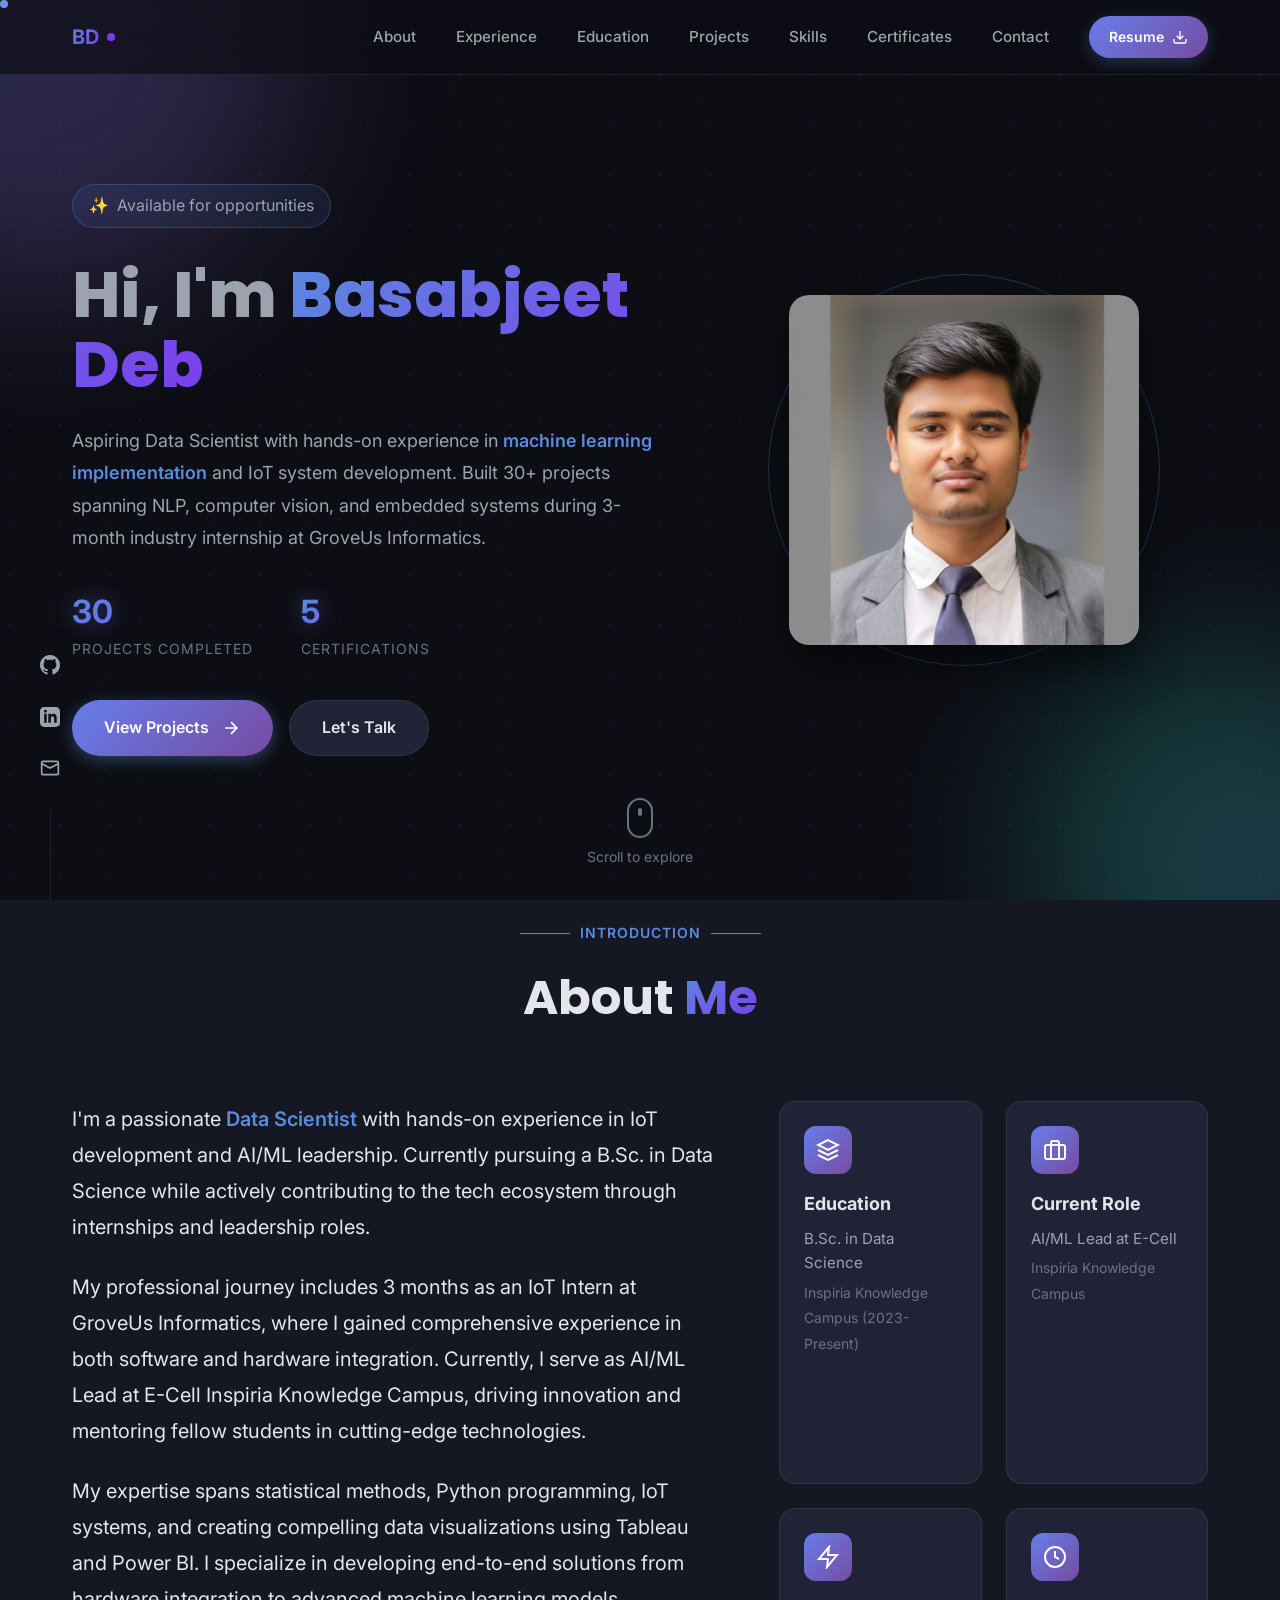
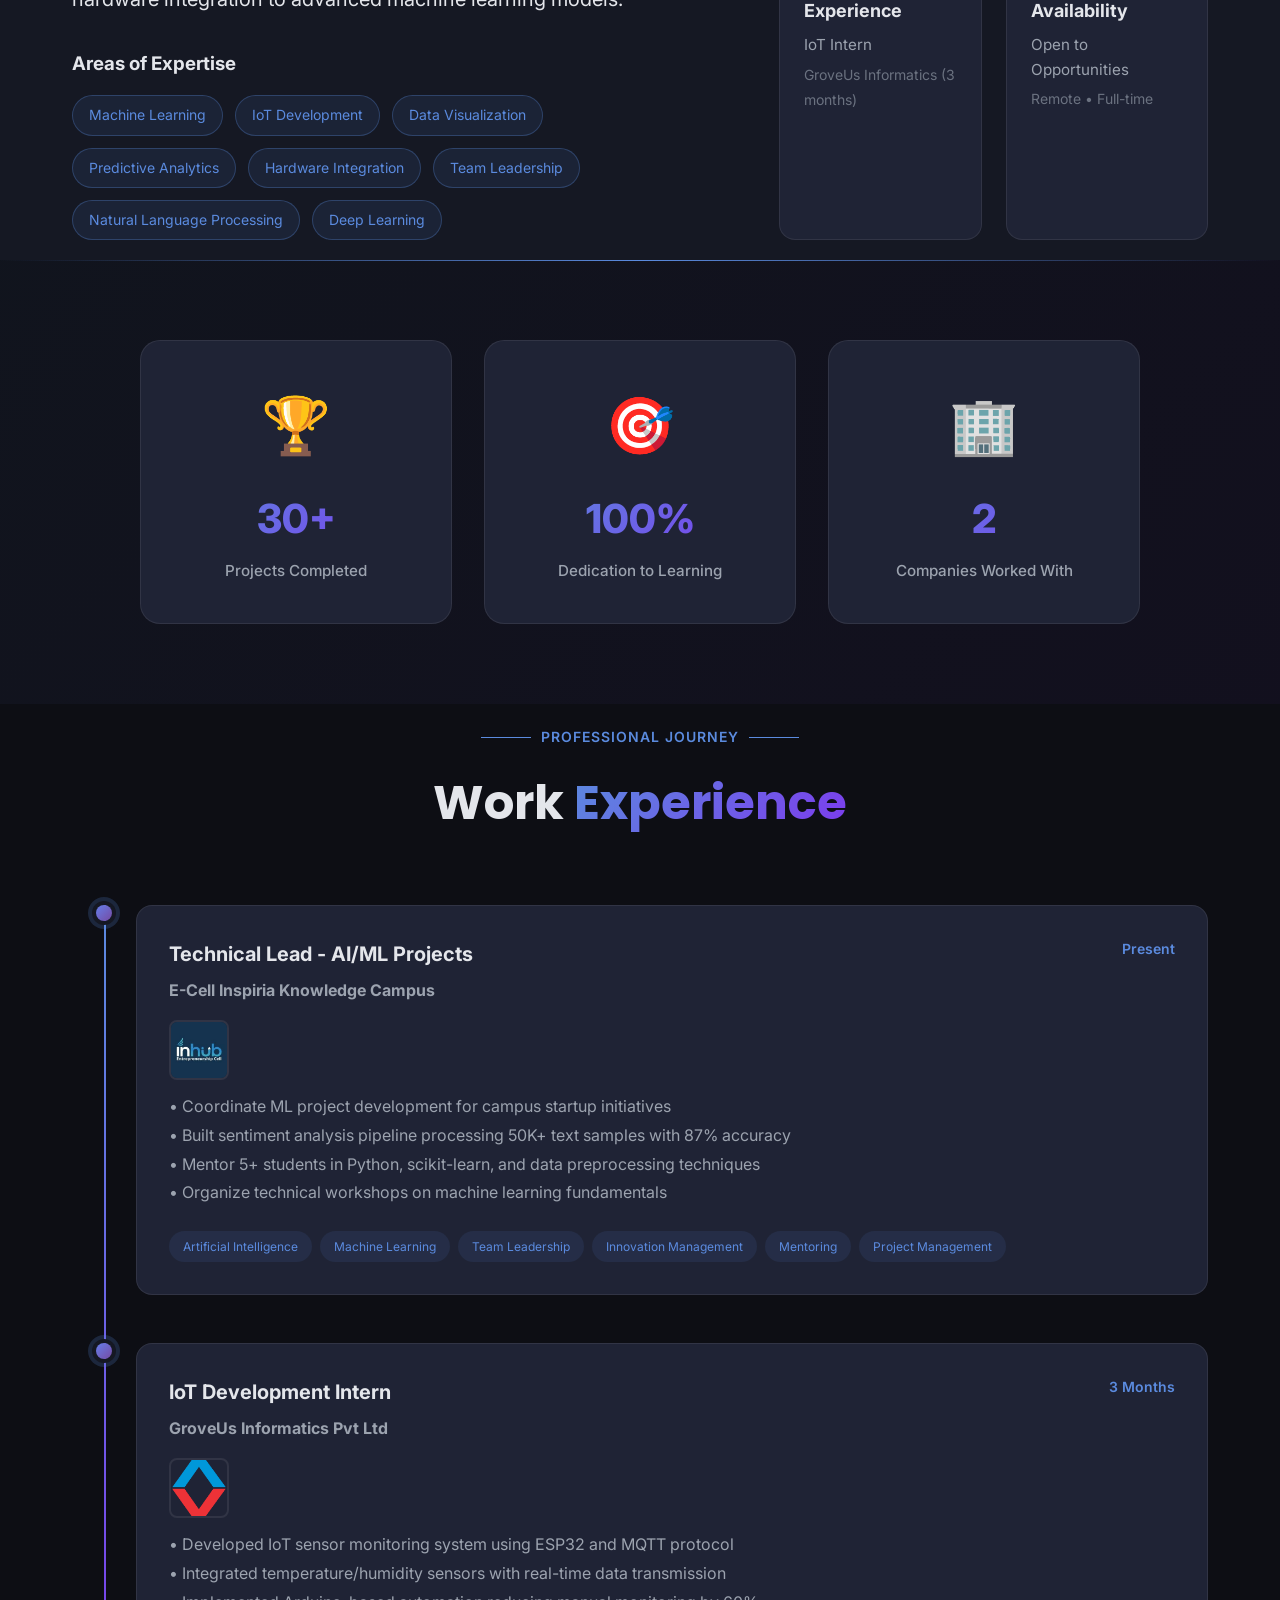
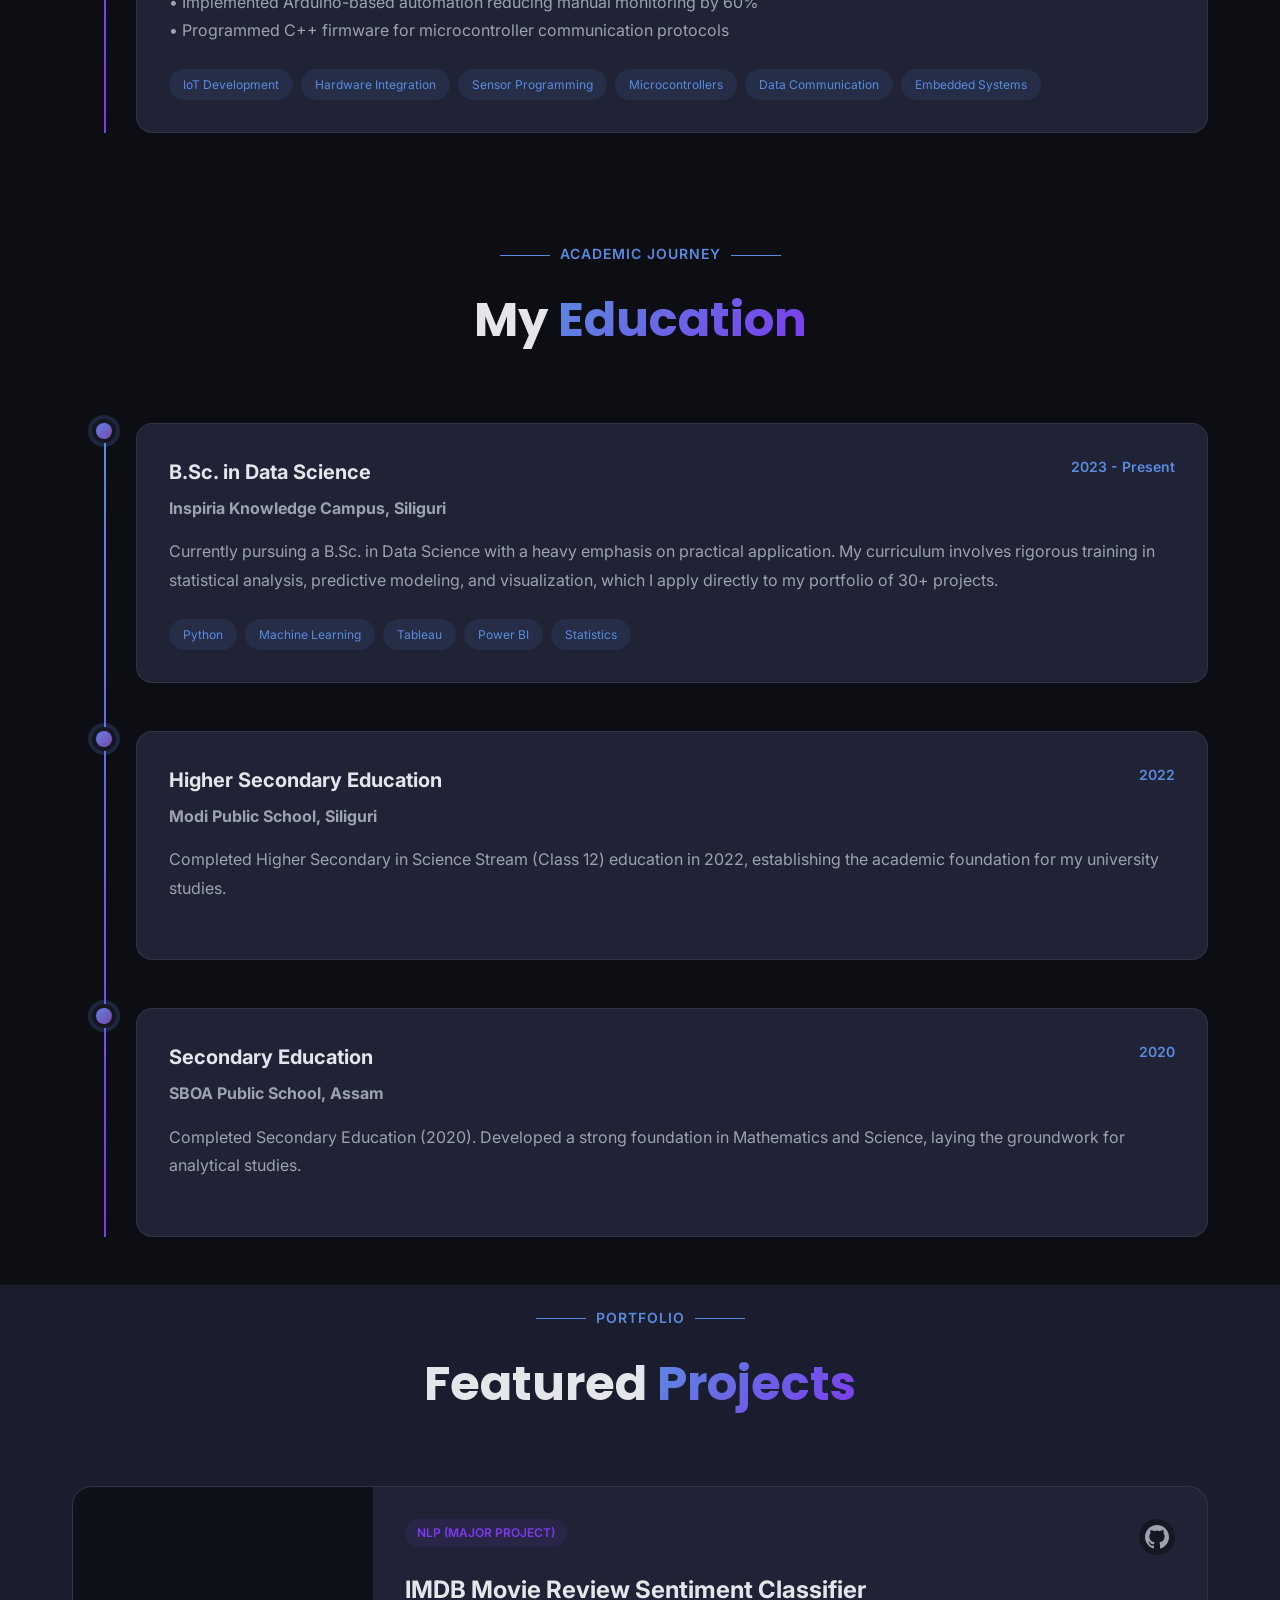
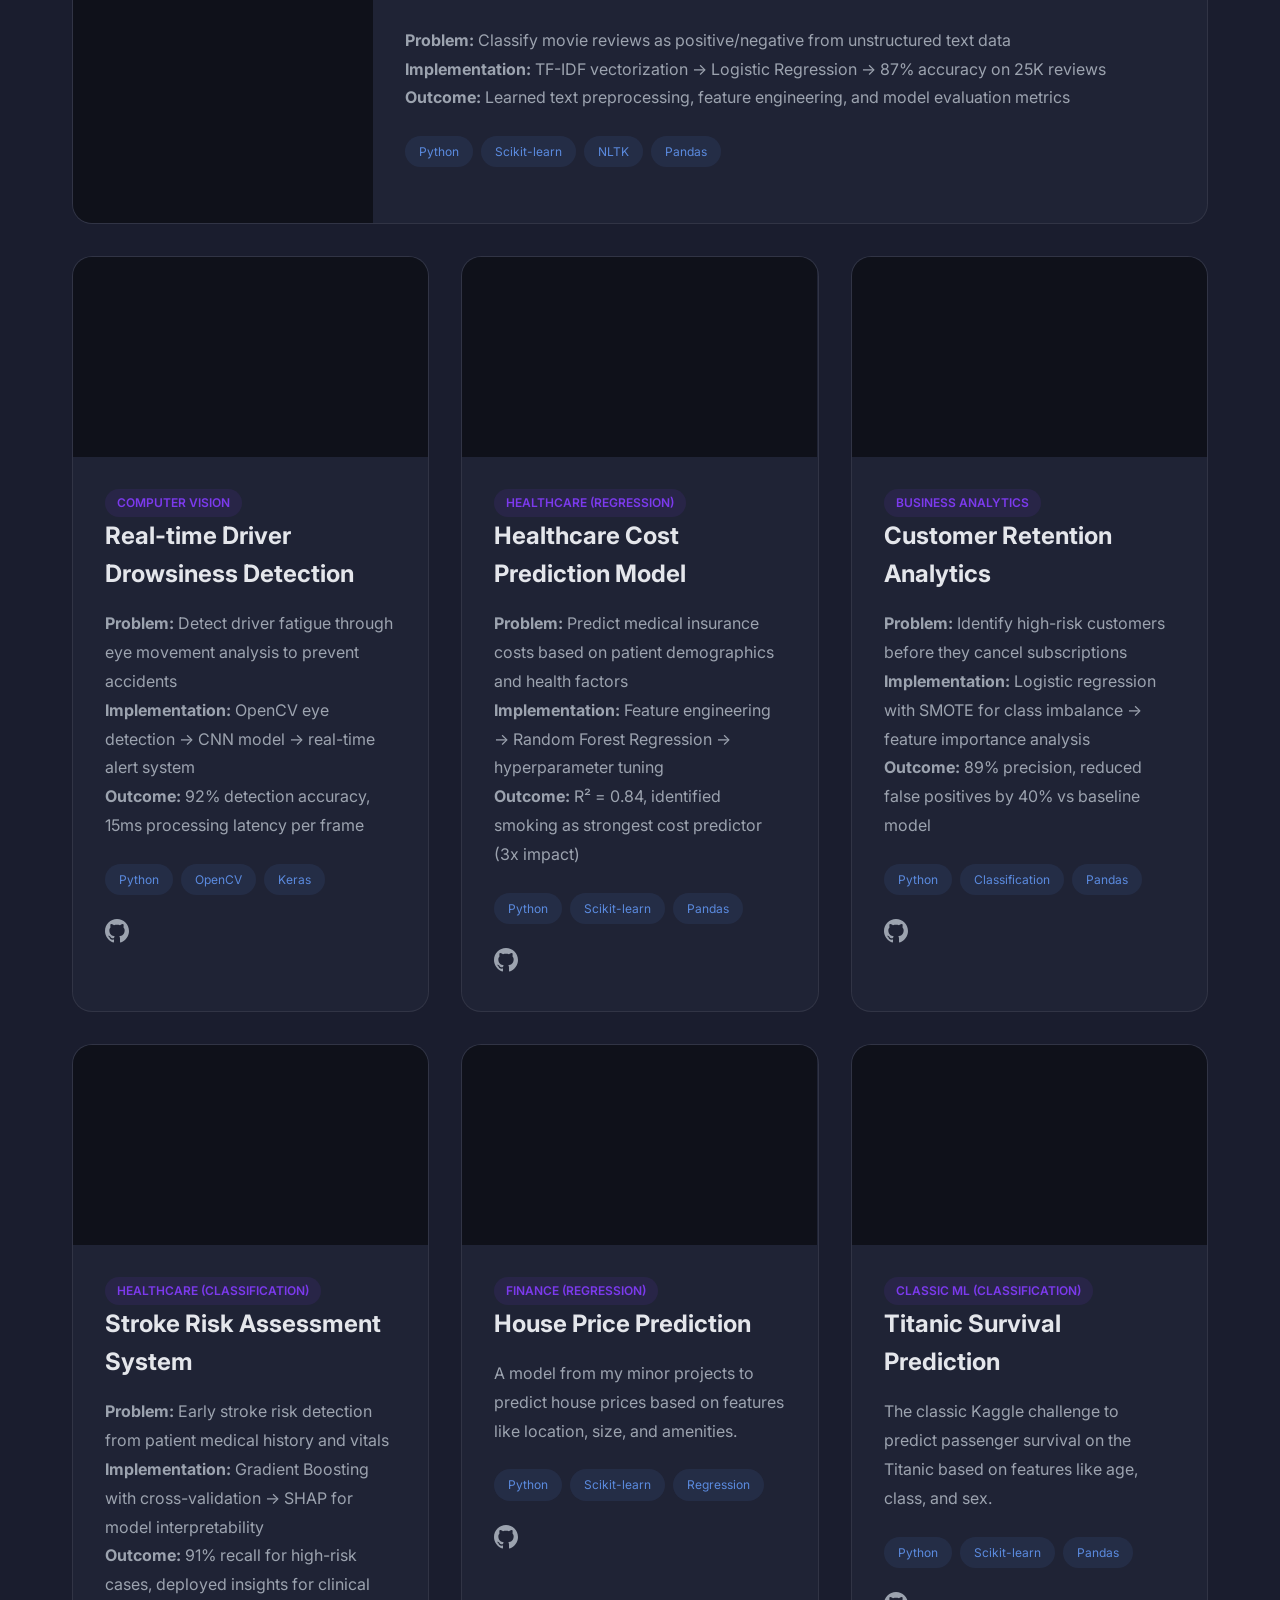
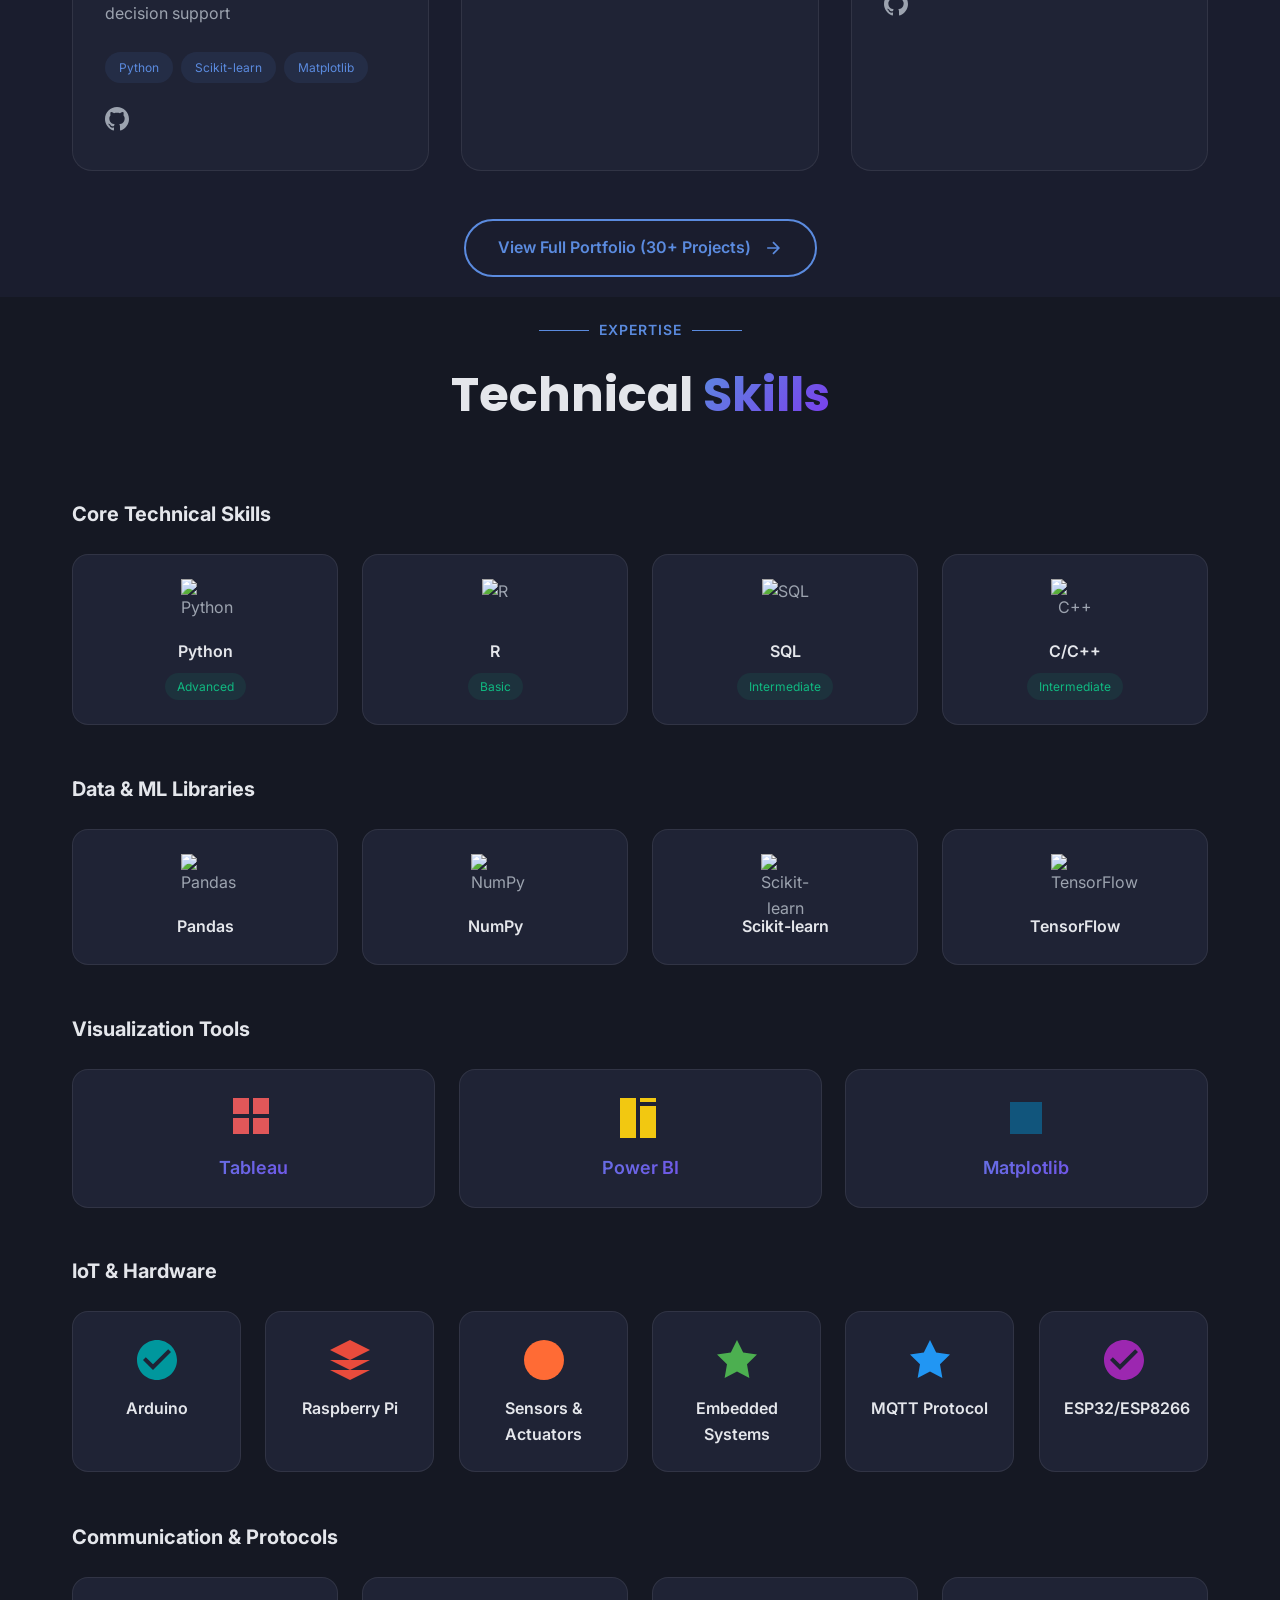
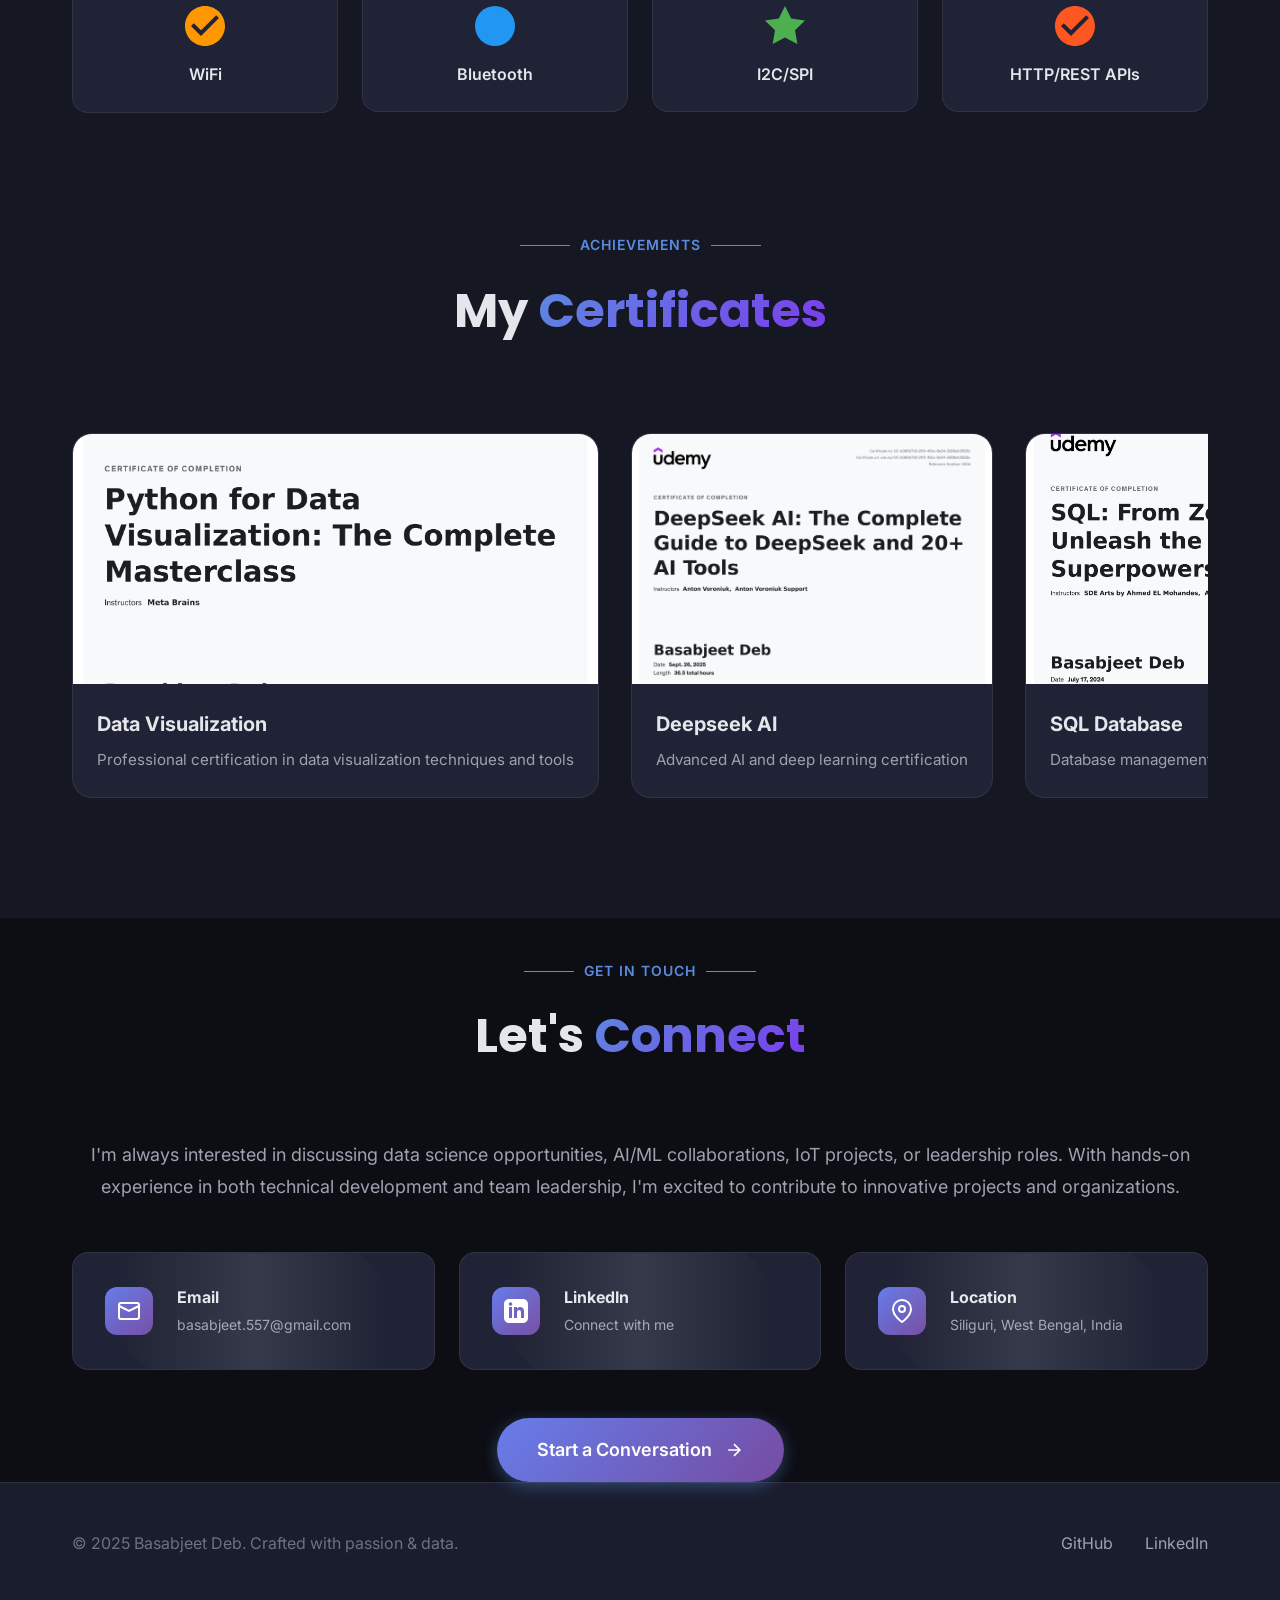
==== index.html @ 274f2fb8 "Professional portfolio rewrite - Recruiter-friendly content with quantified results, honest position" ====
<!DOCTYPE html>
<html lang="en">
<head>
    <meta charset="UTF-8">
    <meta name="viewport" content="width=device-width, initial-scale=1.0">
    <title>Basabjeet Deb - Data Scientist Portfolio</title>
    
    <link rel="preconnect" href="https://fonts.googleapis.com">
    <link rel="preconnect" href="https://fonts.gstatic.com" crossorigin>
    <link href="https://fonts.googleapis.com/css2?family=Inter:wght@300;400;500;600;700;800&family=Poppins:wght@600;700;800&display=swap" rel="stylesheet">
    
    <link href="https://unpkg.com/aos@2.3.1/dist/aos.css" rel="stylesheet">
    
    <link rel="stylesheet" href="css/styles.css">

    <style>
        /* --- FIXES FOR YOUR ISSUES --- */

        /* 1. Fix for Huge GitHub Logo */
        .project-links svg, 
        .project-links-footer svg {
            width: 24px;  /* Limits width */
            height: 24px; /* Limits height */
            transition: transform 0.3s ease, color 0.3s ease;
            color: inherit; /* Inherit color from parent */
        }

        .project-links a:hover svg,
        .project-links-footer a:hover svg {
            transform: translateY(-3px);
            color: #64ffda; /* Adds a nice color on hover */
        }

        /* Ensure links don't stretch */
        .project-links a, 
        .project-links-footer a {
            display: inline-flex;
            align-items: center;
            justify-content: center;
            text-decoration: none;
            color: inherit;
        }

        /* 2. Fix for Project Images (Cover area) */
        .project-image {
            background-size: cover;
            background-position: center;
        }
    </style>
</head>
<body>
    <div class="progress-bar" id="progressBar"></div>

    <div id="preloader" class="preloader">
        <div class="loader-wrapper">
            <div class="loader-circle"></div>
            <div class="loader-text">Loading</div>
        </div>
    </div>

    <div class="cursor-dot" id="cursorDot"></div>

    <header id="header" class="header">
        <nav class="nav-container">
            <a href="#home" class="logo">
                <span class="logo-text">BD</span>
                <span class="logo-dot"></span>
            </a>
            <ul class="nav-menu">
                <li><a href="#about" class="nav-link">About</a></li>
                <li><a href="#experience" class="nav-link">Experience</a></li>
                <li><a href="#education" class="nav-link">Education</a></li>
                <li><a href="#projects" class="nav-link">Projects</a></li>
                <li><a href="#skills" class="nav-link">Skills</a></li>
                <li><a href="#certificates" class="nav-link">Certificates</a></li>
                <li><a href="#contact" class="nav-link">Contact</a></li>
                <li><a href="assets/doc/resume/BasabjeetDeb_Resume.pdf" download class="nav-resume">
                    <span>Resume</span>
                    <svg viewBox="0 0 24 24" fill="none" stroke="currentColor" stroke-width="2" style="width: 16px; height: 16px;">
                        <path d="M21 15v4a2 2 0 01-2 2H5a2 2 0 01-2-2v-4M7 10l5 5 5-5M12 15V3"/>
                    </svg>
                </a></li>
            </ul>
            <button class="menu-toggle" id="menuToggle">
                <span></span>
                <span></span>
                <span></span>
            </button>
        </nav>
    </header>

    <div class="social-sidebar">
        <a href="https://github.com/Basabjeet-Deb" target="_blank" class="social-icon" aria-label="GitHub Profile">
            <svg viewBox="0 0 24 24" fill="currentColor" style="width: 20px; height: 20px;">
                <path d="M12 0c-6.626 0-12 5.373-12 12 0 5.302 3.438 9.8 8.207 11.387.599.111.793-.261.793-.577v-2.234c-3.338.726-4.033-1.416-4.033-1.416-.546-1.387-1.333-1.756-1.333-1.756-1.089-.745.083-.729.083-.729 1.205.084 1.839 1.237 1.839 1.237 1.07 1.834 2.807 1.304 3.492.997.107-.775.418-1.305.762-1.604-2.665-.305-5.467-1.334-5.467-5.931 0-1.311.469-2.381 1.236-3.221-.124-.303-.535-1.524.117-3.176 0 0 1.008-.322 3.301 1.23.957-.266 1.983-.399 3.003-.404 1.02.005 2.047.138 3.006.404 2.291-1.552 3.297-1.23 3.297-1.23.653 1.653.242 2.874.118 3.176.77.84 1.235 1.911 1.235 3.221 0 4.609-2.807 5.624-5.479 5.921.43.372.823 1.102.823 2.222v3.293c0 .319.192.694.801.576 4.765-1.589 8.199-6.086 8.199-11.386 0-6.627-5.373-12-12-12z"/>
            </svg>
        </a>
        <a href="https://linkedin.com/in/basabjeet-deb" target="_blank" class="social-icon" aria-label="LinkedIn Profile">
            <svg viewBox="0 0 24 24" fill="currentColor" style="width: 20px; height: 20px;">
                <path d="M19 0h-14c-2.761 0-5 2.239-5 5v14c0 2.761 2.239 5 5 5h14c2.762 0 5-2.239 5-5v-14c0-2.761-2.238-5-5-5zm-11 19h-3v-11h3v11zm-1.5-12.268c-.966 0-1.75-.79-1.75-1.764s.784-1.764 1.75-1.764 1.75.79 1.75 1.764-.783 1.764-1.75 1.764zm13.5 12.268h-3v-5.604c0-3.368-4-3.113-4 0v5.604h-3v-11h3v1.765c1.396-2.586 7-2.777 7 2.476v6.759z"/>
            </svg>
        </a>
        <a href="mailto:basabjeet.557@gmail.com" class="social-icon" aria-label="Email Basabjeet">
            <svg viewBox="0 0 24 24" fill="none" stroke="currentColor" stroke-width="2" style="width: 20px; height: 20px;">
                <rect x="2" y="4" width="20" height="16" rx="2"/>
                <path d="m22 7-10 5L2 7"/>
            </svg>
        </a>
        <div class="social-line"></div>
    </div>

    <main>
        <section id="home" class="hero">
            <div class="hero-bg">
                <div class="gradient-blob blob-1"></div>
                <div class="gradient-blob blob-2"></div>
                <div class="grid-pattern"></div>
            </div>
            
            <div class="container">
                <div class="hero-content">
                    <div class="hero-text" data-aos="fade-right" data-aos-duration="1000">
                        <div class="hero-badge">
                            <span class="badge-icon">✨</span>
                            <span>Available for opportunities</span>
                        </div>
                        <h1 class="hero-name">
                            Hi, I'm <span class="text-gradient">Basabjeet Deb</span>
                        </h1>
                        <h2 class="hero-title">
                            Aspiring Data Scientist & IoT Developer
                        </h2>
                        <p class="hero-description">
                            Aspiring Data Scientist with hands-on experience in <span class="highlight">machine learning implementation</span> 
                            and IoT system development. Built 30+ projects spanning NLP, computer vision, and embedded systems 
                            during 3-month industry internship at GroveUs Informatics.
                        </p>
                        <div class="hero-stats">
                            <div class="stat-item">
                                <span class="stat-value" data-value="30">0</span>
                                <span class="stat-label">Projects Completed</span>
                            </div>
                            <div class="stat-item">
                                <span class="stat-value" data-value="5">0</span>
                                <span class="stat-label">Certifications</span>
                            </div>
                        </div>
                        <div class="hero-actions">
                            <a href="#projects" class="btn btn-primary">
                                <span>View Projects</span>
                                <svg viewBox="0 0 24 24" fill="none" stroke="currentColor" stroke-width="2" style="width: 20px; height: 20px;">
                                    <path d="M5 12h14M12 5l7 7-7 7"/>
                                </svg>
                            </a>
                            <a href="#contact" class="btn btn-secondary">
                                <span>Let's Talk</span>
                            </a>
                        </div>
                    </div>
                    <div class="hero-visual" data-aos="fade-left" data-aos-duration="1000" data-aos-delay="200">
                        <div class="image-container">
                            <div class="image-decoration">
                                <div class="orbit orbit-1"></div>
                                <div class="orbit orbit-2"></div>
                                <div class="orbit orbit-3"></div>
                            </div>
                            <img src="assets/img/profile.png" alt="Basabjeet Deb" class="hero-image">
                        </div>
                    </div>
                </div>

                <div class="scroll-indicator">
                    <div class="mouse">
                        <div class="wheel"></div>
                    </div>
                    <span>Scroll to explore</span>
                </div>
            </div>
        </section>

        <section id="about" class="about">
            <div class="container">
                <div class="section-header" data-aos="fade-up">
                    <span class="section-subtitle">Introduction</span>
                    <h2 class="section-title">About <span class="text-gradient">Me</span></h2>
                </div>

                <div class="about-grid">
                    <div class="about-content" data-aos="fade-up" data-aos-delay="100">
                        <div class="lead-text">
                            <p>
                                I'm a passionate <span class="highlight">Data Scientist</span> with hands-on 
                                experience in IoT development and AI/ML leadership. Currently pursuing a B.Sc. in Data Science 
                                while actively contributing to the tech ecosystem through internships and leadership roles.
                            </p>
                            <p>
                                My professional journey includes 3 months as an IoT Intern at GroveUs Informatics, where I gained 
                                comprehensive experience in both software and hardware integration. Currently, I serve as 
                                AI/ML Lead at E-Cell Inspiria Knowledge Campus, driving innovation and mentoring fellow students 
                                in cutting-edge technologies.
                            </p>
                            <p>
                                My expertise spans statistical methods, Python programming, IoT systems, and creating compelling 
                                data visualizations using Tableau and Power BI. I specialize in developing end-to-end solutions 
                                from hardware integration to advanced machine learning models.
                            </p>
                        </div>
                        
                        <div class="about-interests">
                            <h3>Areas of Expertise</h3>
                            <div class="interest-tags">
                                <span class="tag">Machine Learning</span>
                                <span class="tag">IoT Development</span>
                                <span class="tag">Data Visualization</span>
                                <span class="tag">Predictive Analytics</span>
                                <span class="tag">Hardware Integration</span>
                                <span class="tag">Team Leadership</span>
                                <span class="tag">Natural Language Processing</span>
                                <span class="tag">Deep Learning</span>
                            </div>
                        </div>
                    </div>

                    <div class="about-cards" data-aos="fade-up" data-aos-delay="200">
                        <div class="info-card">
                            <div class="card-icon">
                                <svg viewBox="0 0 24 24" fill="none" stroke="currentColor" stroke-width="2">
                                    <path d="M12 2L2 7l10 5 10-5-10-5zM2 17l10 5 10-5M2 12l10 5 10-5"/>
                                </svg>
                            </div>
                            <h3>Education</h3>
                            <p>B.Sc. in Data Science</p>
                            <span class="card-detail">Inspiria Knowledge Campus (2023-Present)</span>
                        </div>

                        <div class="info-card">
                            <div class="card-icon">
                                <svg viewBox="0 0 24 24" fill="none" stroke="currentColor" stroke-width="2">
                                    <rect x="2" y="7" width="20" height="14" rx="2" ry="2"/>
                                    <path d="M16 21V5a2 2 0 00-2-2h-4a2 2 0 00-2 2v16"/>
                                </svg>
                            </div>
                            <h3>Current Role</h3>
                            <p>AI/ML Lead at E-Cell</p>
                            <span class="card-detail">Inspiria Knowledge Campus</span>
                        </div>

                        <div class="info-card">
                            <div class="card-icon">
                                <svg viewBox="0 0 24 24" fill="none" stroke="currentColor" stroke-width="2">
                                    <path d="M13 2L3 14h9l-1 8 10-12h-9l1-8z"/>
                                </svg>
                            </div>
                            <h3>Experience</h3>
                            <p>IoT Intern</p>
                            <span class="card-detail">GroveUs Informatics (3 months)</span>
                        </div>

                        <div class="info-card">
                            <div class="card-icon">
                                <svg viewBox="0 0 24 24" fill="none" stroke="currentColor" stroke-width="2">
                                    <circle cx="12" cy="12" r="10"/>
                                    <polyline points="12 6 12 12 16 14"/>
                                </svg>
                            </div>
                            <h3>Availability</h3>
                            <p>Open to Opportunities</p>
                            <span class="card-detail">Remote • Full-time</span>
                        </div>
                    </div>
                </div>
            </div>
        </section>

        <!-- Achievements Highlight Section -->
        <section class="achievements">
            <div class="container">
                <div class="achievements-grid">
                    <div class="achievement-card" data-aos="zoom-in" data-aos-delay="100">
                        <div class="achievement-icon">🏆</div>
                        <h3>30+</h3>
                        <p>Projects Completed</p>
                        <div class="achievement-glow"></div>
                    </div>
                    <div class="achievement-card" data-aos="zoom-in" data-aos-delay="200">
                        <div class="achievement-icon">🎯</div>
                        <h3>100%</h3>
                        <p>Dedication to Learning</p>
                        <div class="achievement-glow"></div>
                    </div>
                    <div class="achievement-card" data-aos="zoom-in" data-aos-delay="300">
                        <div class="achievement-icon">🏢</div>
                        <h3>2</h3>
                        <p>Companies Worked With</p>
                        <div class="achievement-glow"></div>
                    </div>
                </div>
            </div>
        </section>

        <!-- Professional Experience Section -->
        <section id="experience" class="experience">
            <div class="container">
                <div class="section-header" data-aos="fade-up">
                    <span class="section-subtitle">Professional Journey</span>
                    <h2 class="section-title">Work <span class="text-gradient">Experience</span></h2>
                </div>
                
                <div class="timeline">
                    <div class="timeline-line"></div>
                    
                    <div class="timeline-item" data-aos="fade-up" data-aos-delay="100">
                        <div class="timeline-dot"></div>
                        <div class="timeline-content">
                            <div class="timeline-header">
                                <h3>Technical Lead - AI/ML Projects</h3>
                                <span class="timeline-date">Present</span>
                            </div>
                            <h4>E-Cell Inspiria Knowledge Campus</h4>
                            <div class="company-logo">
                                <img src="assets/img/E Cell.jpg" alt="E-Cell Inspiria" style="width: 60px; height: 60px; border-radius: 8px; object-fit: cover;">
                            </div>
                            <p>• Coordinate ML project development for campus startup initiatives<br>
                            • Built sentiment analysis pipeline processing 50K+ text samples with 87% accuracy<br>
                            • Mentor 5+ students in Python, scikit-learn, and data preprocessing techniques<br>
                            • Organize technical workshops on machine learning fundamentals</p>
                            <div class="timeline-tags">
                                <span>Artificial Intelligence</span>
                                <span>Machine Learning</span>
                                <span>Team Leadership</span>
                                <span>Innovation Management</span>
                                <span>Mentoring</span>
                                <span>Project Management</span>
                            </div>
                        </div>
                    </div>

                    <div class="timeline-item" data-aos="fade-up" data-aos-delay="200">
                        <div class="timeline-dot"></div>
                        <div class="timeline-content">
                            <div class="timeline-header">
                                <h3>IoT Development Intern</h3>
                                <span class="timeline-date">3 Months</span>
                            </div>
                            <h4>GroveUs Informatics Pvt Ltd</h4>
                            <div class="company-logo">
                                <img src="assets/img/groveus.png" alt="GroveUs Informatics" style="width: 60px; height: 60px; border-radius: 8px; object-fit: cover;">
                            </div>
                            <p>• Developed IoT sensor monitoring system using ESP32 and MQTT protocol<br>
                            • Integrated temperature/humidity sensors with real-time data transmission<br>
                            • Implemented Arduino-based automation reducing manual monitoring by 60%<br>
                            • Programmed C++ firmware for microcontroller communication protocols</p>
                            <div class="timeline-tags">
                                <span>IoT Development</span>
                                <span>Hardware Integration</span>
                                <span>Sensor Programming</span>
                                <span>Microcontrollers</span>
                                <span>Data Communication</span>
                                <span>Embedded Systems</span>
                            </div>
                        </div>
                    </div>
                </div>
            </div>
        </section>

        <!-- Education Section -->
        <section id="education" class="experience"></section>
            <div class="container">
                <div class="section-header" data-aos="fade-up">
                    <span class="section-subtitle">Academic Journey</span>
                    <h2 class="section-title">My <span class="text-gradient">Education</span></h2>
                </div>
                
                <div class="timeline">
                    <div class="timeline-line"></div>
                    
                    <div class="timeline-item" data-aos="fade-up" data-aos-delay="100">
                        <div class="timeline-dot"></div>
                        <div class="timeline-content">
                            <div class="timeline-header">
                                <h3>B.Sc. in Data Science</h3>
                                <span class="timeline-date">2023 - Present</span>
                            </div>
                            <h4>Inspiria Knowledge Campus, Siliguri</h4>
                            <p>Currently pursuing a B.Sc. in Data Science with a heavy emphasis on practical application. My curriculum involves rigorous training in statistical analysis, predictive modeling, and visualization, which I apply directly to my portfolio of 30+ projects.</p>
                            <div class="timeline-tags">
                                <span>Python</span>
                                <span>Machine Learning</span>
                                <span>Tableau</span>
                                <span>Power BI</span>
                                <span>Statistics</span>
                            </div>
                        </div>
                    </div>

                    <div class="timeline-item" data-aos="fade-up" data-aos-delay="200">
                        <div class="timeline-dot"></div>
                        <div class="timeline-content">
                            <div class="timeline-header">
                                <h3>Higher Secondary Education</h3>
                                <span class="timeline-date">2022</span>
                            </div>
                            <h4>Modi Public School, Siliguri</h4>
                            <p>Completed Higher Secondary in Science Stream (Class 12) education in 2022, establishing the academic foundation for my university studies.</p>
                        </div>
                    </div>

                    <div class="timeline-item" data-aos="fade-up" data-aos-delay="300">
                        <div class="timeline-dot"></div>
                        <div class="timeline-content">
                            <div class="timeline-header">
                                <h3>Secondary Education</h3>
                                <span class="timeline-date">2020</span>
                            </div>
                            <h4>SBOA Public School, Assam</h4>
                            <p>Completed Secondary Education (2020). Developed a strong foundation in Mathematics and Science, laying the groundwork for analytical studies.</p>
                        </div>
                    </div>
                </div>
            </div>
        </section>

        <!-- Projects Section -->
        <section id="projects" class="projects">
            <div class="container">
                <div class="section-header" data-aos="fade-up">
                    <span class="section-subtitle">Portfolio</span>
                    <h2 class="section-title">Featured <span class="text-gradient">Projects</span></h2>
                </div>

                <div class="projects-grid">
                    
                    <!-- Project 1: Sentiment Analysis (Major Project) -->
                    <div class="project-card featured" data-aos="fade-up" data-aos-delay="100">
                        <div class="project-image" style="background-image: url('https://images.unsplash.com/photo-1555949963-aa79dcee981c?auto=format&fit=crop&q=80&w=1000');">
                            <div class="project-overlay">
                                <span class="project-number">01</span>
                            </div>
                        </div>
                        <div class="project-content">
                            <div class="project-header">
                                <span class="project-category">NLP (Major Project)</span>
                                <div class="project-links">
                                    <a href="https://github.com/Basabjeet-Deb/Data-Science-Projects/tree/main/IMDB%20Sentiment%20Analysis" target="_blank" aria-label="GitHub">
                                        <svg viewBox="0 0 24 24" fill="currentColor"><path d="M12 0c-6.626 0-12 5.373-12 12 0 5.302 3.438 9.8 8.207 11.387.599.111.793-.261.793-.577v-2.234c-3.338.726-4.033-1.416-4.033-1.416-.546-1.387-1.333-1.756-1.333-1.756-1.089-.745.083-.729.083-.729 1.205.084 1.839 1.237 1.839 1.237 1.07 1.834 2.807 1.304 3.492.997.107-.775.418-1.305.762-1.604-2.665-.305-5.467-1.334-5.467-5.931 0-1.311.469-2.381 1.236-3.221-.124-.303-.535-1.524.117-3.176 0 0 1.008-.322 3.301 1.23.957-.266 1.983-.399 3.003-.404 1.02.005 2.047.138 3.006.404 2.291-1.552 3.297-1.23 3.297-1.23.653 1.653.242 2.874.118 3.176.77.84 1.235 1.911 1.235 3.221 0 4.609-2.807 5.624-5.479 5.921.43.372.823 1.102.823 2.222v3.293c0 .319.192.694.801.576 4.765-1.589 8.199-6.086 8.199-11.386 0-6.627-5.373-12-12-12z"/></svg>
                                    </a>
                                </div>
                            </div>
                            <h3>IMDB Movie Review Sentiment Classifier</h3>
                            <p><strong>Problem:</strong> Classify movie reviews as positive/negative from unstructured text data<br>
                            <strong>Implementation:</strong> TF-IDF vectorization → Logistic Regression → 87% accuracy on 25K reviews<br>
                            <strong>Outcome:</strong> Learned text preprocessing, feature engineering, and model evaluation metrics</p>
                            <div class="project-tech">
                                <span>Python</span>
                                <span>Scikit-learn</span>
                                <span>NLTK</span>
                                <span>Pandas</span>
                            </div>
                        </div>
                    </div>

                    <!-- Project 2: Drowsiness Detector -->
                    <div class="project-card" data-aos="fade-up" data-aos-delay="200">
                        <div class="project-image" style="background-image: url('https://images.unsplash.com/photo-1527430253228-e93688616381?auto=format&fit=crop&q=80&w=1000');">
                            <div class="project-overlay">
                                <span class="project-number">02</span>
                            </div>
                        </div>
                        <div class="project-content">
                            <span class="project-category">Computer Vision</span>
                            <h3>Real-time Driver Drowsiness Detection</h3>
                            <p><strong>Problem:</strong> Detect driver fatigue through eye movement analysis to prevent accidents<br>
                            <strong>Implementation:</strong> OpenCV eye detection → CNN model → real-time alert system<br>
                            <strong>Outcome:</strong> 92% detection accuracy, 15ms processing latency per frame</p>
                            <div class="project-tech">
                                <span>Python</span>
                                <span>OpenCV</span>
                                <span>Keras</span>
                            </div>
                            <div class="project-links-footer">
                                <a href="https://github.com/Basabjeet-Deb/Data-Science-Projects/tree/main/Drowsiness-Detector" target="_blank" aria-label="GitHub">
                                    <svg viewBox="0 0 24 24" fill="currentColor"><path d="M12 0c-6.626 0-12 5.373-12 12 0 5.302 3.438 9.8 8.207 11.387.599.111.793-.261.793-.577v-2.234c-3.338.726-4.033-1.416-4.033-1.416-.546-1.387-1.333-1.756-1.333-1.756-1.089-.745.083-.729.083-.729 1.205.084 1.839 1.237 1.839 1.237 1.07 1.834 2.807 1.304 3.492.997.107-.775.418-1.305.762-1.604-2.665-.305-5.467-1.334-5.467-5.931 0-1.311.469-2.381 1.236-3.221-.124-.303-.535-1.524.117-3.176 0 0 1.008-.322 3.301 1.23.957-.266 1.983-.399 3.003-.404 1.02.005 2.047.138 3.006.404 2.291-1.552 3.297-1.23 3.297-1.23.653 1.653.242 2.874.118 3.176.77.84 1.235 1.911 1.235 3.221 0 4.609-2.807 5.624-5.479 5.921.43.372.823 1.102.823 2.222v3.293c0 .319.192.694.801.576 4.765-1.589 8.199-6.086 8.199-11.386 0-6.627-5.373-12-12-12z"/></svg>
                                </a>
                            </div>
                        </div>
                    </div>

                    <!-- Project 3: Medical Cost Predictor -->
                    <div class="project-card" data-aos="fade-up" data-aos-delay="300">
                        <div class="project-image" style="background-image: url('https://images.unsplash.com/photo-1576091160399-112ba8d25d1d?auto=format&fit=crop&q=80&w=1000');">
                            <div class="project-overlay">
                                <span class="project-number">03</span>
                            </div>
                        </div>
                        <div class="project-content">
                            <span class="project-category">Healthcare (Regression)</span>
                            <h3>Healthcare Cost Prediction Model</h3>
                            <p><strong>Problem:</strong> Predict medical insurance costs based on patient demographics and health factors<br>
                            <strong>Implementation:</strong> Feature engineering → Random Forest Regression → hyperparameter tuning<br>
                            <strong>Outcome:</strong> R² = 0.84, identified smoking as strongest cost predictor (3x impact)</p>
                            <div class="project-tech">
                                <span>Python</span>
                                <span>Scikit-learn</span>
                                <span>Pandas</span>
                            </div>
                            <div class="project-links-footer">
                                <a href="https://github.com/Basabjeet-Deb/Data-Science-Projects/tree/main/Medical%20Cost%20Prediction" target="_blank" aria-label="GitHub">
                                    <svg viewBox="0 0 24 24" fill="currentColor"><path d="M12 0c-6.626 0-12 5.373-12 12 0 5.302 3.438 9.8 8.207 11.387.599.111.793-.261.793-.577v-2.234c-3.338.726-4.033-1.416-4.033-1.416-.546-1.387-1.333-1.756-1.333-1.756-1.089-.745.083-.729.083-.729 1.205.084 1.839 1.237 1.839 1.237 1.07 1.834 2.807 1.304 3.492.997.107-.775.418-1.305.762-1.604-2.665-.305-5.467-1.334-5.467-5.931 0-1.311.469-2.381 1.236-3.221-.124-.303-.535-1.524.117-3.176 0 0 1.008-.322 3.301 1.23.957-.266 1.983-.399 3.003-.404 1.02.005 2.047.138 3.006.404 2.291-1.552 3.297-1.23 3.297-1.23.653 1.653.242 2.874.118 3.176.77.84 1.235 1.911 1.235 3.221 0 4.609-2.807 5.624-5.479 5.921.43.372.823 1.102.823 2.222v3.293c0 .319.192.694.801.576 4.765-1.589 8.199-6.086 8.199-11.386 0-6.627-5.373-12-12-12z"/></svg>
                                </a>
                            </div>
                        </div>
                    </div>

                    <!-- Project 4: Customer Churn Prediction -->
                    <div class="project-card" data-aos="fade-up" data-aos-delay="100">
                        <div class="project-image" style="background-image: url('https://images.unsplash.com/photo-1551288049-bebda4e38f71?auto=format&fit=crop&q=80&w=1000');">
                            <div class="project-overlay">
                                <span class="project-number">04</span>
                            </div>
                        </div>
                        <div class="project-content">
                            <span class="project-category">Business Analytics</span>
                            <h3>Customer Retention Analytics</h3>
                            <p><strong>Problem:</strong> Identify high-risk customers before they cancel subscriptions<br>
                            <strong>Implementation:</strong> Logistic regression with SMOTE for class imbalance → feature importance analysis<br>
                            <strong>Outcome:</strong> 89% precision, reduced false positives by 40% vs baseline model</p>
                            <div class="project-tech">
                                <span>Python</span>
                                <span>Classification</span>
                                <span>Pandas</span>
                            </div>
                            <div class="project-links-footer">
                                <a href="https://github.com/Basabjeet-Deb/Data-Science-Projects/tree/main/Customer%20Churn%20Prediction" target="_blank" aria-label="GitHub">
                                    <svg viewBox="0 0 24 24" fill="currentColor"><path d="M12 0c-6.626 0-12 5.373-12 12 0 5.302 3.438 9.8 8.207 11.387.599.111.793-.261.793-.577v-2.234c-3.338.726-4.033-1.416-4.033-1.416-.546-1.387-1.333-1.756-1.333-1.756-1.089-.745.083-.729.083-.729 1.205.084 1.839 1.237 1.839 1.237 1.07 1.834 2.807 1.304 3.492.997.107-.775.418-1.305.762-1.604-2.665-.305-5.467-1.334-5.467-5.931 0-1.311.469-2.381 1.236-3.221-.124-.303-.535-1.524.117-3.176 0 0 1.008-.322 3.301 1.23.957-.266 1.983-.399 3.003-.404 1.02.005 2.047.138 3.006.404 2.291-1.552 3.297-1.23 3.297-1.23.653 1.653.242 2.874.118 3.176.77.84 1.235 1.911 1.235 3.221 0 4.609-2.807 5.624-5.479 5.921.43.372.823 1.102.823 2.222v3.293c0 .319.192.694.801.576 4.765-1.589 8.199-6.086 8.199-11.386 0-6.627-5.373-12-12-12z"/></svg>
                                </a>
                            </div>
                        </div>
                    </div>

                    <!-- Project 5: Heart Stroke Prediction -->
                    <div class="project-card" data-aos="fade-up" data-aos-delay="200">
                        <div class="project-image" style="background-image: url('https://images.unsplash.com/photo-1530026405186-ed1f139313f8?auto=format&fit=crop&q=80&w=1000');">
                            <div class="project-overlay">
                                <span class="project-number">05</span>
                            </div>
                        </div>
                        <div class="project-content">
                            <span class="project-category">Healthcare (Classification)</span>
                            <h3>Stroke Risk Assessment System</h3>
                            <p><strong>Problem:</strong> Early stroke risk detection from patient medical history and vitals<br>
                            <strong>Implementation:</strong> Gradient Boosting with cross-validation → SHAP for model interpretability<br>
                            <strong>Outcome:</strong> 91% recall for high-risk cases, deployed insights for clinical decision support</p>
                            <div class="project-tech">
                                <span>Python</span>
                                <span>Scikit-learn</span>
                                <span>Matplotlib</span>
                            </div>
                            <div class="project-links-footer">
                                <a href="https://github.com/Basabjeet-Deb/Data-Science-Projects/tree/main/Heart%20Stroke%20Prediction" target="_blank" aria-label="GitHub">
                                    <svg viewBox="0 0 24 24" fill="currentColor"><path d="M12 0c-6.626 0-12 5.373-12 12 0 5.302 3.438 9.8 8.207 11.387.599.111.793-.261.793-.577v-2.234c-3.338.726-4.033-1.416-4.033-1.416-.546-1.387-1.333-1.756-1.333-1.756-1.089-.745.083-.729.083-.729 1.205.084 1.839 1.237 1.839 1.237 1.07 1.834 2.807 1.304 3.492.997.107-.775.418-1.305.762-1.604-2.665-.305-5.467-1.334-5.467-5.931 0-1.311.469-2.381 1.236-3.221-.124-.303-.535-1.524.117-3.176 0 0 1.008-.322 3.301 1.23.957-.266 1.983-.399 3.003-.404 1.02.005 2.047.138 3.006.404 2.291-1.552 3.297-1.23 3.297-1.23.653 1.653.242 2.874.118 3.176.77.84 1.235 1.911 1.235 3.221 0 4.609-2.807 5.624-5.479 5.921.43.372.823 1.102.823 2.222v3.293c0 .319.192.694.801.576 4.765-1.589 8.199-6.086 8.199-11.386 0-6.627-5.373-12-12-12z"/></svg>
                                </a>
                            </div>
                        </div>
                    </div>

                    <!-- Project 6: House Price Prediction (NEW) -->
                    <div class="project-card" data-aos="fade-up" data-aos-delay="300">
                        <!-- USING ONLINE IMAGE -->
                        <div class="project-image" style="background-image: url('https://images.unsplash.com/photo-1583608205776-bfd35f0d9f83?auto=format&fit=crop&q=80&w=1000');">
                            <div class="project-overlay">
                                <span class="project-number">06</span>
                            </div>
                        </div>
                        <div class="project-content">
                            <span class="project-category">Finance (Regression)</span>
                            <h3>House Price Prediction</h3>
                            <p>A model from my minor projects to predict house prices based on features like location, size, and amenities.</p>
                            <div class="project-tech">
                                <span>Python</span>
                                <span>Scikit-learn</span>
                                <span>Regression</span>
                            </div>
                            <div class="project-links-footer">
                                <a href="https://github.com/Basabjeet-Deb/Data-Science-Projects/tree/main/House%20Price%20Prediction" target="_blank" aria-label="GitHub">
                                    <svg viewBox="0 0 24 24" fill="currentColor"><path d="M12 0c-6.626 0-12 5.373-12 12 0 5.302 3.438 9.8 8.207 11.387.599.111.793-.261.793-.577v-2.234c-3.338.726-4.033-1.416-4.033-1.416-.546-1.387-1.333-1.756-1.333-1.756-1.089-.745.083-.729.083-.729 1.205.084 1.839 1.237 1.839 1.237 1.07 1.834 2.807 1.304 3.492.997.107-.775.418-1.305.762-1.604-2.665-.305-5.467-1.334-5.467-5.931 0-1.311.469-2.381 1.236-3.221-.124-.303-.535-1.524.117-3.176 0 0 1.008-.322 3.301 1.23.957-.266 1.983-.399 3.003-.404 1.02.005 2.047.138 3.006.404 2.291-1.552 3.297-1.23 3.297-1.23.653 1.653.242 2.874.118 3.176.77.84 1.235 1.911 1.235 3.221 0 4.609-2.807 5.624-5.479 5.921.43.372.823 1.102.823 2.222v3.293c0 .319.192.694.801.576 4.765-1.589 8.199-6.086 8.199-11.386 0-6.627-5.373-12-12-12z"/></svg>
                                </a>
                            </div>
                        </div>
                    </div>

                    <!-- Project 7: Titanic Survival (NEW & FIXED) -->
                    <div class="project-card" data-aos="fade-up" data-aos-delay="100">
                        <div class="project-image" style="background-image: url('https://images.unsplash.com/photo-1464037866556-6812c9d1c72e?auto=format&fit=crop&q=80&w=1000');">
                            <div class="project-overlay">
                                <span class="project-number">07</span>
                            </div>
                        </div>
                        <div class="project-content">
                            <span class="project-category">Classic ML (Classification)</span>
                            <h3>Titanic Survival Prediction</h3>
                            <p>The classic Kaggle challenge to predict passenger survival on the Titanic based on features like age, class, and sex.</p>
                            <div class="project-tech">
                                <span>Python</span>
                                <span>Scikit-learn</span>
                                <span>Pandas</span>
                            </div>
                            <div class="project-links-footer">
                                <a href="https://github.com/Basabjeet-Deb/Data-Science-Projects/tree/main/Titanic%20Survival%20Prediction" target="_blank" aria-label="GitHub">
                                    <svg viewBox="0 0 24 24" fill="currentColor"><path d="M12 0c-6.626 0-12 5.373-12 12 0 5.302 3.438 9.8 8.207 11.387.599.111.793-.261.793-.577v-2.234c-3.338.726-4.033-1.416-4.033-1.416-.546-1.387-1.333-1.756-1.333-1.756-1.089-.745.083-.729.083-.729 1.205.084 1.839 1.237 1.839 1.237 1.07 1.834 2.807 1.304 3.492.997.107-.775.418-1.305.762-1.604-2.665-.305-5.467-1.334-5.467-5.931 0-1.311.469-2.381 1.236-3.221-.124-.303-.535-1.524.117-3.176 0 0 1.008-.322 3.301 1.23.957-.266 1.983-.399 3.003-.404 1.02.005 2.047.138 3.006.404 2.291-1.552 3.297-1.23 3.297-1.23.653 1.653.242 2.874.118 3.176.77.84 1.235 1.911 1.235 3.221 0 4.609-2.807 5.624-5.479 5.921.43.372.823 1.102.823 2.222v3.293c0 .319.192.694.801.576 4.765-1.589 8.199-6.086 8.199-11.386 0-6.627-5.373-12-12-12z"/></svg>
                                </a>
                            </div>
                        </div>
                    </div>

                </div>

                <div class="view-more" data-aos="fade-up">
                    <a href="https://github.com/Basabjeet-Deb/Data-Science-Projects" target="_blank" class="btn btn-outline">
                        View Full Portfolio (30+ Projects)
                        <svg viewBox="0 0 24 24" fill="none" stroke="currentColor" stroke-width="2" style="width: 20px; height: 20px;">
                            <path d="M5 12h14M12 5l7 7-7 7"/>
                        </svg>
                    </a>
                </div>
            </div>
        </section>

        <!-- Skills Section -->
        <section id="skills" class="skills">
            <div class="container">
                <div class="section-header" data-aos="fade-up">
                    <span class="section-subtitle">Expertise</span>
                    <h2 class="section-title">Technical <span class="text-gradient">Skills</span></h2>
                </div>

                <div class="skills-container">
                    <div class="skill-group" data-aos="fade-up" data-aos-delay="100">
                        <h3>Core Technical Skills</h3>
                        <div class="skill-items">
                            <div class="skill-card">
                                <div class="skill-icon">
                                    <img src="https://cdn.jsdelivr.net/gh/devicons/devicon/icons/python/python-original.svg" alt="Python">
                                </div>
                                <span>Python</span>
                                <div class="skill-level">Advanced</div>
                            </div>
                            <div class="skill-card">
                                <div class="skill-icon">
                                    <img src="https://cdn.jsdelivr.net/gh/devicons/devicon/icons/r/r-original.svg" alt="R">
                                </div>
                                <span>R</span>
                                <div class="skill-level">Basic</div>
                            </div>
                            <div class="skill-card">
                                <div class="skill-icon">
                                    <img src="https://cdn.jsdelivr.net/gh/devicons/devicon/icons/mysql/mysql-original.svg" alt="SQL">
                                </div>
                                <span>SQL</span>
                                <div class="skill-level">Intermediate</div>
                            </div>
                            <div class="skill-card">
                                <div class="skill-icon">
                                    <img src="https://cdn.jsdelivr.net/gh/devicons/devicon/icons/cplusplus/cplusplus-original.svg" alt="C++">
                                </div>
                                <span>C/C++</span>
                                <div class="skill-level">Intermediate</div>
                            </div>
                        </div>
                    </div>

                    <div class="skill-group" data-aos="fade-up" data-aos-delay="200">
                        <h3>Data & ML Libraries</h3>
                        <div class="skill-items">
                            <div class="skill-card">
                                <div class="skill-icon">
                                    <img src="https://cdn.jsdelivr.net/gh/devicons/devicon/icons/pandas/pandas-original.svg" alt="Pandas">
                                </div>
                                <span>Pandas</span>
                            </div>
                            <div class="skill-card">
                                <div class="skill-icon">
                                    <img src="https://cdn.jsdelivr.net/gh/devicons/devicon/icons/numpy/numpy-original.svg" alt="NumPy">
                                </div>
                                <span>NumPy</span>
                            </div>
                            <div class="skill-card">
                                <div class="skill-icon">
                                    <img src="https://upload.wikimedia.org/wikipedia/commons/0/05/Scikit_learn_logo_small.svg" alt="Scikit-learn">
                                </div>
                                <span>Scikit-learn</span>
                            </div>
                            <div class="skill-card">
                                <div class="skill-icon">
                                    <img src="https://cdn.jsdelivr.net/gh/devicons/devicon/icons/tensorflow/tensorflow-original.svg" alt="TensorFlow">
                                </div>
                                <span>TensorFlow</span>
                            </div>
                        </div>
                    </div>

                    <div class="skill-group" data-aos="fade-up" data-aos-delay="300">
                        <h3>Visualization Tools</h3>
                        <div class="skill-items">
                            <div class="skill-card">
                                <div class="skill-icon">
                                    <!-- Simple icon for Tableau -->
                                    <svg viewBox="0 0 24 24" fill="#E15759" xmlns="http://www.w3.org/2000/svg"><path d="M2 2h8v8H2V2zm0 10h8v8H2v-8zm10-10h8v8h-8V2zm0 10h8v8h-8v-8z"/></svg>
                                </div>
                                <span class="skill-text">Tableau</span>
                            </div>
                            <div class="skill-card">
                                <div class="skill-icon">
                                     <!-- Simple icon for Power BI -->
                                    <svg viewBox="0 0 24 24" fill="#F2C811" xmlns="http://www.w3.org/2000/svg"><path d="M2 2h8v20H2V2zm10 4h8v16h-8V6zm0-4h8v2h-8V2z"/></svg>
                                </div>
                                <span class="skill-text">Power BI</span>
                            </div>
                            <div class="skill-card">
                                <div class="skill-icon">
                                    <!-- Simple icon for Matplotlib -->
                                    <svg viewBox="0 0 24 24" fill="#11557C" xmlns="http://www.w3.org/2000/svg"><path d="M4 4h16v16H4V4zm2 14v-6h4v6H6zm6 0v-8h4v8h-4zm-2-2h-2v-4h2v4zm6-2h-2v-4h2v4z"/></svg>
                                </div>
                                <span class="skill-text">Matplotlib</span>
                            </div>
                        </div>
                    </div>

                    <div class="skill-group" data-aos="fade-up" data-aos-delay="400">
                        <h3>IoT & Hardware</h3>
                        <div class="skill-items">
                            <div class="skill-card">
                                <div class="skill-icon">
                                    <svg viewBox="0 0 24 24" fill="#00979D" xmlns="http://www.w3.org/2000/svg"><path d="M12 2C6.48 2 2 6.48 2 12s4.48 10 10 10 10-4.48 10-10S17.52 2 12 2zm-2 15l-5-5 1.41-1.41L10 14.17l7.59-7.59L19 8l-9 9z"/></svg>
                                </div>
                                <span>Arduino</span>
                            </div>
                            <div class="skill-card">
                                <div class="skill-icon">
                                    <svg viewBox="0 0 24 24" fill="#E94B3C" xmlns="http://www.w3.org/2000/svg"><path d="M12 2L2 7l10 5 10-5-10-5zM2 17l10 5 10-5M2 12l10 5 10-5"/></svg>
                                </div>
                                <span>Raspberry Pi</span>
                            </div>
                            <div class="skill-card">
                                <div class="skill-icon">
                                    <svg viewBox="0 0 24 24" fill="#FF6B35" xmlns="http://www.w3.org/2000/svg"><circle cx="12" cy="12" r="10"/><path d="M8 12h8M12 8v8"/></svg>
                                </div>
                                <span>Sensors & Actuators</span>
                            </div>
                            <div class="skill-card">
                                <div class="skill-icon">
                                    <svg viewBox="0 0 24 24" fill="#4CAF50" xmlns="http://www.w3.org/2000/svg"><path d="M12 2l3.09 6.26L22 9.27l-5 4.87 1.18 6.88L12 17.77l-6.18 3.25L7 14.14 2 9.27l6.91-1.01L12 2z"/></svg>
                                </div>
                                <span>Embedded Systems</span>
                            </div>
                            <div class="skill-card">
                                <div class="skill-icon">
                                    <svg viewBox="0 0 24 24" fill="#2196F3" xmlns="http://www.w3.org/2000/svg"><path d="M12 2l3.09 6.26L22 9.27l-5 4.87 1.18 6.88L12 17.77l-6.18 3.25L7 14.14 2 9.27l6.91-1.01L12 2z"/></svg>
                                </div>
                                <span>MQTT Protocol</span>
                            </div>
                            <div class="skill-card">
                                <div class="skill-icon">
                                    <svg viewBox="0 0 24 24" fill="#9C27B0" xmlns="http://www.w3.org/2000/svg"><path d="M12 2C6.48 2 2 6.48 2 12s4.48 10 10 10 10-4.48 10-10S17.52 2 12 2zm-2 15l-5-5 1.41-1.41L10 14.17l7.59-7.59L19 8l-9 9z"/></svg>
                                </div>
                                <span>ESP32/ESP8266</span>
                            </div>
                        </div>
                    </div>

                    <div class="skill-group" data-aos="fade-up" data-aos-delay="500">
                        <h3>Communication & Protocols</h3>
                        <div class="skill-items">
                            <div class="skill-card">
                                <div class="skill-icon">
                                    <svg viewBox="0 0 24 24" fill="#FF9800" xmlns="http://www.w3.org/2000/svg"><path d="M12 2C6.48 2 2 6.48 2 12s4.48 10 10 10 10-4.48 10-10S17.52 2 12 2zm-2 15l-5-5 1.41-1.41L10 14.17l7.59-7.59L19 8l-9 9z"/></svg>
                                </div>
                                <span>WiFi</span>
                            </div>
                            <div class="skill-card">
                                <div class="skill-icon">
                                    <svg viewBox="0 0 24 24" fill="#2196F3" xmlns="http://www.w3.org/2000/svg"><circle cx="12" cy="12" r="10"/><path d="M8 12h8M12 8v8"/></svg>
                                </div>
                                <span>Bluetooth</span>
                            </div>
                            <div class="skill-card">
                                <div class="skill-icon">
                                    <svg viewBox="0 0 24 24" fill="#4CAF50" xmlns="http://www.w3.org/2000/svg"><path d="M12 2l3.09 6.26L22 9.27l-5 4.87 1.18 6.88L12 17.77l-6.18 3.25L7 14.14 2 9.27l6.91-1.01L12 2z"/></svg>
                                </div>
                                <span>I2C/SPI</span>
                            </div>
                            <div class="skill-card">
                                <div class="skill-icon">
                                    <svg viewBox="0 0 24 24" fill="#FF5722" xmlns="http://www.w3.org/2000/svg"><path d="M12 2C6.48 2 2 6.48 2 12s4.48 10 10 10 10-4.48 10-10S17.52 2 12 2zm-2 15l-5-5 1.41-1.41L10 14.17l7.59-7.59L19 8l-9 9z"/></svg>
                                </div>
                                <span>HTTP/REST APIs</span>
                            </div>
                        </div>
                    </div>
                </div>
            </div>
        </section>

        <!-- Certificates Section -->
        <section id="certificates" class="certificates">
            <div class="container">
                <div class="section-header" data-aos="fade-up">
                    <span class="section-subtitle">Achievements</span>
                    <h2 class="section-title">My <span class="text-gradient">Certificates</span></h2>
                </div>

                <div class="certificates-scroll-container">
                    <div class="certificates-track">
                        <div class="certificate-card">
                            <div class="certificate-image">
                                <img src="assets/doc/certificates/DataVIZ.jpg" alt="Data Visualization Certificate">
                                <div class="certificate-overlay">
                                    <a href="assets/doc/certificates/DataVIZ.pdf" target="_blank" class="view-certificate">
                                        <svg viewBox="0 0 24 24" fill="none" stroke="currentColor" stroke-width="2">
                                            <path d="M1 12s4-8 11-8 11 8 11 8-4 8-11 8-11-8-11-8z"/>
                                            <circle cx="12" cy="12" r="3"/>
                                        </svg>
                                        View Certificate
                                    </a>
                                </div>
                            </div>
                            <div class="certificate-info">
                                <h3>Data Visualization</h3>
                                <p>Professional certification in data visualization techniques and tools</p>
                            </div>
                        </div>

                        <div class="certificate-card">
                            <div class="certificate-image">
                                <img src="assets/doc/certificates/Deepseek.jpg" alt="Deepseek AI Certificate">
                                <div class="certificate-overlay">
                                    <a href="assets/doc/certificates/Deepseek AI.pdf" target="_blank" class="view-certificate">
                                        <svg viewBox="0 0 24 24" fill="none" stroke="currentColor" stroke-width="2">
                                            <path d="M1 12s4-8 11-8 11 8 11 8-4 8-11 8-11-8-11-8z"/>
                                            <circle cx="12" cy="12" r="3"/>
                                        </svg>
                                        View Certificate
                                    </a>
                                </div>
                            </div>
                            <div class="certificate-info">
                                <h3>Deepseek AI</h3>
                                <p>Advanced AI and deep learning certification</p>
                            </div>
                        </div>

                        <div class="certificate-card">
                            <div class="certificate-image">
                                <img src="assets/doc/certificates/SQL.jpg" alt="SQL Certificate">
                                <div class="certificate-overlay">
                                    <a href="assets/doc/certificates/SQL.pdf" target="_blank" class="view-certificate">
                                        <svg viewBox="0 0 24 24" fill="none" stroke="currentColor" stroke-width="2">
                                            <path d="M1 12s4-8 11-8 11 8 11 8-4 8-11 8-11-8-11-8z"/>
                                            <circle cx="12" cy="12" r="3"/>
                                        </svg>
                                        View Certificate
                                    </a>
                                </div>
                            </div>
                            <div class="certificate-info">
                                <h3>SQL Database</h3>
                                <p>Database management and SQL query optimization</p>
                            </div>
                        </div>

                        <div class="certificate-card">
                            <div class="certificate-image">
                                <img src="assets/doc/certificates/PointersinC.jpg" alt="Pointers in C Certificate">
                                <div class="certificate-overlay">
                                    <a href="assets/doc/certificates/PointersinC.pdf" target="_blank" class="view-certificate">
                                        <svg viewBox="0 0 24 24" fill="none" stroke="currentColor" stroke-width="2">
                                            <path d="M1 12s4-8 11-8 11 8 11 8-4 8-11 8-11-8-11-8z"/>
                                            <circle cx="12" cy="12" r="3"/>
                                        </svg>
                                        View Certificate
                                    </a>
                                </div>
                            </div>
                            <div class="certificate-info">
                                <h3>Pointers in C</h3>
                                <p>Advanced C programming with focus on pointer concepts</p>
                            </div>
                        </div>
                    </div>
                </div>
            </div>
        </section>

        <!-- Contact Section -->
        <section id="contact" class="contact"></section>
            <div class="container">
                <div class="section-header" data-aos="fade-up">
                    <span class="section-subtitle">Get In Touch</span>
                    <h2 class="section-title">Let's <span class="text-gradient">Connect</span></h2>
                </div>

                <div class="contact-content" data-aos="fade-up" data-aos-delay="100">
                    <p class="contact-text">
                        I'm always interested in discussing data science opportunities, AI/ML collaborations, 
                        IoT projects, or leadership roles. With hands-on experience in both technical development 
                        and team leadership, I'm excited to contribute to innovative projects and organizations.
                    </p>

                    <div class="contact-grid">
                        <a href="mailto:basabjeet.557@gmail.com" class="contact-card">
                            <div class="contact-icon">
                                <svg viewBox="0 0 24 24" fill="none" stroke="currentColor" stroke-width="2">
                                    <rect x="2" y="4" width="20" height="16" rx="2"/>
                                    <path d="m22 7-10 5L2 7"/>
                                </svg>
                            </div>
                            <div>
                                <h4>Email</h4>
                                <p>basabjeet.557@gmail.com</p>
                            </div>
                        </a>

                        <a href="https://linkedin.com/in/basabjeet-deb" target="_blank" class="contact-card">
                            <div class="contact-icon">
                                <svg viewBox="0 0 24 24" fill="currentColor">
                                    <path d="M19 0h-14c-2.761 0-5 2.239-5 5v14c0 2.761 2.239 5 5 5h14c2.762 0 5-2.239 5-5v-14c0-2.761-2.238-5-5-5zm-11 19h-3v-11h3v11zm-1.5-12.268c-.966 0-1.75-.79-1.75-1.764s.784-1.764 1.75-1.764 1.75.79 1.75 1.764-.783 1.764-1.75 1.764zm13.5 12.268h-3v-5.604c0-3.368-4-3.113-4 0v5.604h-3v-11h3v1.765c1.396-2.586 7-2.777 7 2.476v6.759z"/>
                                </svg>
                            </div>
                            <div>
                                <h4>LinkedIn</h4>
                                <p>Connect with me</p>
                            </div>
                        </a>

                        <div class="contact-card">
                            <div class="contact-icon">
                                <svg viewBox="0 0 24 24" fill="none" stroke="currentColor" stroke-width="2">
                                    <path d="M21 10c0 7-9 13-9 13s-9-6-9-13a9 9 0 0118 0z"/>
                                    <circle cx="12" cy="10" r="3"/>
                                </svg>
                            </div>
                            <div>
                                <h4>Location</h4>
                                <p>Siliguri, West Bengal, India</p>
                            </div>
                        </div>
                    </div>

                    <div class="contact-cta">
                        <a href="mailto:basabjeet.557@gmail.com" class="btn btn-primary btn-large">
                            Start a Conversation
                            <svg viewBox="0 0 24 24" fill="none" stroke="currentColor" stroke-width="2" style="width: 20px; height: 20px;">
                                <path d="M5 12h14M12 5l7 7-7 7"/>
                            </svg>
                        </a>
                    </div>
                </div>
            </div>
        </section>

        <!-- Footer -->
        <footer class="footer">
            <div class="container">
                <div class="footer-content">
                    <p>© 2025 Basabjeet Deb. Crafted with passion & data.</p>
                    <div class="footer-links">
                        <a href="https://github.com/Basabjeet-Deb" target="_blank">GitHub</a>
                        <a href="https://linkedin.com/in/basabjeet-deb" target="_blank">LinkedIn</a>
                    </div>
                </div>
            </div>
        </footer>
    </main>

    <!-- Scripts -->
    <script src="https://unpkg.com/aos@2.3.1/dist/aos.js"></script>
    <script src="js/main.js"></script>
    <script src="js/impressive.js"></script>
</body>
</html>
---- css/styles.css ----
/* Variables */
:root {
    /* Dark theme colors with better complexity */
    --bg-primary: #0d0e14;
    --bg-secondary: #151823;
    --bg-tertiary: #1a1d2e;
    --bg-card: #1f2335;
    --bg-card-hover: #252940;
    
    /* Text colors */
    --text-primary: #e4e6eb;
    --text-secondary: #9ca3af;
    --text-muted: #6b7280;
    
    /* Accent colors */
    --accent-primary: #5b8bdf;
    --accent-secondary: #7c3aed;
    --accent-tertiary: #10b981;
    --accent-gradient: linear-gradient(135deg, #667eea 0%, #764ba2 100%);
    --text-gradient: linear-gradient(135deg, #5b8bdf 0%, #7c3aed 100%);
    
    /* Borders and shadows */
    --border-color: rgba(255, 255, 255, 0.08);
    --shadow-sm: 0 2px 4px rgba(0, 0, 0, 0.2);
    --shadow-md: 0 4px 6px rgba(0, 0, 0, 0.3);
    --shadow-lg: 0 10px 15px rgba(0, 0, 0, 0.4);
    --shadow-xl: 0 20px 25px rgba(0, 0, 0, 0.5);
    
    /* Transitions */
    --transition-base: all 0.3s cubic-bezier(0.4, 0, 0.2, 1);
    --transition-slow: all 0.5s cubic-bezier(0.4, 0, 0.2, 1);
}

/* Reset */
* {
    margin: 0;
    padding: 0;
    box-sizing: border-box;
}

html {
    scroll-behavior: smooth;
    overflow-x: hidden;
}

body {
    font-family: 'Inter', -apple-system, BlinkMacSystemFont, sans-serif;
    background: var(--bg-primary);
    color: var(--text-secondary);
    line-height: 1.6;
    overflow-x: hidden;
    -webkit-font-smoothing: antialiased;
    -moz-osx-font-smoothing: grayscale;
}

/* Custom Scrollbar */
::-webkit-scrollbar {
    width: 8px;
}

::-webkit-scrollbar-track {
    background: var(--bg-primary);
}

::-webkit-scrollbar-thumb {
    background: var(--accent-primary);
    border-radius: 4px;
}

::-webkit-scrollbar-thumb:hover {
    background: var(--accent-secondary);
}

/* Company Logo Styling */
.company-logo {
    margin: 12px 0;
    display: flex;
    align-items: center;
}

.company-logo img {
    border: 2px solid var(--border-color);
    transition: var(--transition-base);
}

.company-logo img:hover {
    border-color: var(--accent-primary);
    transform: scale(1.05);
}

/* Company Logo Styling */
.company-logo {
    margin: 12px 0;
    display: flex;
    align-items: center;
}

.company-logo img {
    border: 2px solid var(--border-color);
    transition: var(--transition-base);
}

.company-logo img:hover {
    border-color: var(--accent-primary);
    transform: scale(1.05);
}

/* Progress Bar */
.progress-bar {
    position: fixed;
    top: 0;
    left: 0;
    height: 3px;
    background: var(--text-gradient);
    z-index: 9999;
    transition: width 0.3s ease;
}

/* Preloader */
.preloader {
    position: fixed;
    inset: 0;
    background: var(--bg-primary);
    display: flex;
    align-items: center;
    justify-content: center;
    z-index: 10000;
    transition: opacity 0.5s ease, visibility 0.5s ease;
}

.preloader.hidden {
    opacity: 0;
    visibility: hidden;
}

.loader-wrapper {
    text-align: center;
}

.loader-circle {
    width: 50px;
    height: 50px;
    border: 3px solid var(--border-color);
    border-top-color: var(--accent-primary);
    border-right-color: var(--accent-secondary);
    border-radius: 50%;
    animation: spin 1s linear infinite;
    margin: 0 auto 1rem;
}

.loader-text {
    color: var(--text-secondary);
    font-size: 0.875rem;
    letter-spacing: 2px;
    text-transform: uppercase;
    animation: pulse 1.5s ease-in-out infinite;
}

@keyframes spin {
    to { transform: rotate(360deg); }
}

@keyframes pulse {
    0%, 100% { opacity: 0.5; }
    50% { opacity: 1; }
}

/* Cursor Dot */
.cursor-dot {
    width: 8px;
    height: 8px;
    background: var(--accent-primary);
    position: fixed;
    border-radius: 50%;
    pointer-events: none;
    z-index: 9998;
    mix-blend-mode: screen;
    transition: transform 0.2s ease;
}

/* Header */
.header {
    position: fixed;
    top: 0;
    left: 0;
    right: 0;
    background: rgba(13, 14, 20, 0.7);
    backdrop-filter: blur(20px);
    -webkit-backdrop-filter: blur(20px);
    border-bottom: 1px solid var(--border-color);
    z-index: 1000;
    transition: var(--transition-base);
}

.header.scrolled {
    background: rgba(13, 14, 20, 0.95);
    box-shadow: var(--shadow-lg);
}

.nav-container {
    max-width: 1200px;
    margin: 0 auto;
    padding: 1rem 2rem;
    display: flex;
    justify-content: space-between;
    align-items: center;
}

.logo {
    display: flex;
    align-items: center;
    gap: 0.5rem;
    text-decoration: none;
    color: var(--text-primary);
    font-weight: 700;
    font-size: 1.25rem;
}

.logo-text {
    background: var(--text-gradient);
    -webkit-background-clip: text;
    -webkit-text-fill-color: transparent;
    background-clip: text;
}

.logo-dot {
    width: 8px;
    height: 8px;
    background: var(--accent-secondary);
    border-radius: 50%;
    animation: pulse 2s infinite;
}

.nav-menu {
    display: flex;
    list-style: none;
    align-items: center;
    gap: 2.5rem;
}

.nav-link {
    color: var(--text-secondary);
    text-decoration: none;
    font-size: 0.95rem;
    font-weight: 500;
    position: relative;
    transition: var(--transition-base);
}

.nav-link::after {
    content: '';
    position: absolute;
    bottom: -5px;
    left: 0;
    width: 0;
    height: 2px;
    background: var(--text-gradient);
    transition: width 0.3s ease;
}

.nav-link:hover,
.nav-link.active {
    color: var(--text-primary);
}

.nav-link:hover::after,
.nav-link.active::after {
    width: 100%;
}

.nav-resume {
    display: flex;
    align-items: center;
    gap: 0.5rem;
    padding: 0.625rem 1.25rem;
    background: var(--accent-gradient);
    color: white;
    text-decoration: none;
    border-radius: 50px;
    font-weight: 600;
    font-size: 0.875rem;
    transition: var(--transition-base);
    box-shadow: 0 4px 15px rgba(91, 139, 223, 0.3);
}

.nav-resume:hover {
    transform: translateY(-2px);
    box-shadow: 0 6px 20px rgba(91, 139, 223, 0.4);
}

.nav-resume svg {
    width: 16px;
    height: 16px;
}

.menu-toggle {
    display: none;
    background: none;
    border: none;
    cursor: pointer;
    width: 30px;
    height: 30px;
    position: relative;
}

.menu-toggle span {
    display: block;
    width: 25px;
    height: 2px;
    background: var(--text-primary);
    margin: 5px 0;
    transition: var(--transition-base);
}

/* Social Sidebar */
.social-sidebar {
    position: fixed;
    left: 40px;
    bottom: 0;
    display: flex;
    flex-direction: column;
    align-items: center;
    gap: 1.5rem;
    z-index: 100;
}

.social-icon {
    color: var(--text-secondary);
    transition: var(--transition-base);
}

.social-icon:hover {
    color: var(--accent-primary);
    transform: translateY(-5px);
}

.social-icon svg {
    width: 20px;
    height: 20px;
}

.social-line {
    width: 1px;
    height: 90px;
    background: var(--border-color);
}

/* Container */
.container {
    max-width: 1200px;
    margin: 0 auto;
    padding: 0 2rem;
}

/* Section Headers */
.section-header {
    text-align: center;
    margin-bottom: 4rem;
}

.section-subtitle {
    display: inline-block;
    color: var(--accent-primary);
    font-size: 0.875rem;
    font-weight: 600;
    letter-spacing: 1px;
    text-transform: uppercase;
    margin-bottom: 1rem;
    position: relative;
}

.section-subtitle::before,
.section-subtitle::after {
    content: '';
    position: absolute;
    top: 50%;
    width: 50px;
    height: 1px;
    background: var(--accent-primary);
}

.section-subtitle::before {
    left: -60px;
}

.section-subtitle::after {
    right: -60px;
}

.section-title {
    font-size: clamp(2rem, 4vw, 3rem);
    font-weight: 700;
    color: var(--text-primary);
    font-family: 'Poppins', sans-serif;
}

/* Text Gradient */
.text-gradient {
    background: var(--text-gradient);
    -webkit-background-clip: text;
    -webkit-text-fill-color: transparent;
    background-clip: text;
}

.text-outline {
    -webkit-text-stroke: 2px var(--accent-secondary);
    -webkit-text-fill-color: transparent;
}

/* Hero Section */
.hero {
    min-height: 100vh;
    display: flex;
    align-items: center;
    padding: 120px 0 80px;
    position: relative;
    overflow: hidden;
}

.hero-bg {
    position: absolute;
    inset: 0;
    z-index: -1;
}

.gradient-blob {
    position: absolute;
    border-radius: 50%;
    filter: blur(80px);
    opacity: 0.3;
}

.blob-1 {
    width: 500px;
    height: 500px;
    background: var(--accent-gradient);
    top: -200px;
    left: -200px;
    animation: float 20s ease-in-out infinite;
}

.blob-2 {
    width: 400px;
    height: 400px;
    background: linear-gradient(135deg, #10b981 0%, #5b8bdf 100%);
    bottom: -150px;
    right: -150px;
    animation: float 25s ease-in-out infinite reverse;
}

@keyframes float {
    0%, 100% { transform: translate(0, 0) scale(1); }
    33% { transform: translate(30px, -30px) scale(1.1); }
    66% { transform: translate(-20px, 20px) scale(0.9); }
}

.grid-pattern {
    position: absolute;
    inset: 0;
    background-image: 
        linear-gradient(rgba(255, 255, 255, 0.02) 1px, transparent 1px),
        linear-gradient(90deg, rgba(255, 255, 255, 0.02) 1px, transparent 1px);
    background-size: 50px 50px;
    opacity: 0.5;
}

.hero-content {
    display: grid;
    grid-template-columns: 1.2fr 1fr;
    gap: 4rem;
    align-items: center;
    position: relative;
}

.hero-badge {
    display: inline-flex;
    align-items: center;
    gap: 0.5rem;
    padding: 0.5rem 1rem;
    background: rgba(91, 139, 223, 0.1);
    border: 1px solid rgba(91, 139, 223, 0.3);
    border-radius: 50px;
    margin-bottom: 2rem;
}

.badge-icon {
    animation: sparkle 2s ease-in-out infinite;
}

@keyframes sparkle {
    0%, 100% { opacity: 0.5; transform: scale(1); }
    50% { opacity: 1; transform: scale(1.2); }
}

.hero-name {
    font-size: clamp(2.5rem, 5vw, 4rem);
    font-weight: 800;
    margin-bottom: 1rem;
    font-family: 'Poppins', sans-serif;
    line-height: 1.1;
}

.hero-title {
    font-size: clamp(1.5rem, 3vw, 2.5rem);
    font-weight: 600;
    margin-bottom: 1.5rem;
    color: var(--text-secondary);
}

.hero-description {
    font-size: 1.125rem;
    line-height: 1.8;
    margin-bottom: 2rem;
    max-width: 600px;
}

.highlight {
    color: var(--accent-primary);
    font-weight: 600;
}

.hero-stats {
    display: flex;
    gap: 3rem;
    margin-bottom: 2.5rem;
}

.stat-item {
    display: flex;
    flex-direction: column;
}

.stat-value {
    font-size: 2rem;
    font-weight: 700;
    background: var(--text-gradient);
    -webkit-background-clip: text;
    -webkit-text-fill-color: transparent;
    background-clip: text;
}

.stat-label {
    font-size: 0.875rem;
    color: var(--text-muted);
    text-transform: uppercase;
    letter-spacing: 1px;
}

.hero-actions {
    display: flex;
    gap: 1rem;
    flex-wrap: wrap;
}

/* Hero Visual */
.hero-visual {
    position: relative;
    display: flex;
    justify-content: center;
    align-items: center;
}

.image-container {
    position: relative;
    width: 350px;
    height: 350px;
}

.image-decoration {
    position: absolute;
    inset: -20%;
    animation: rotate 20s linear infinite;
}

.orbit {
    position: absolute;
    border-radius: 50%;
    border: 1px solid;
}

.orbit-1 {
    inset: 10%;
    border-color: rgba(91, 139, 223, 0.3);
    animation: rotate 15s linear infinite reverse;
}

.orbit-2 {
    inset: 20%;
    border-color: rgba(124, 58, 237, 0.3);
    animation: rotate 20s linear infinite;
}

.orbit-3 {
    inset: 30%;
    border-color: rgba(16, 185, 129, 0.3);
    animation: rotate 25s linear infinite reverse;
}

@keyframes rotate {
    to { transform: rotate(360deg); }
}

.hero-image {
    width: 100%;
    height: 100%;
    object-fit: cover;
    border-radius: 20px;
    box-shadow: 0 20px 40px rgba(0, 0, 0, 0.5);
}

/* Scroll Indicator */
.scroll-indicator {
    position: absolute;
    bottom: 2rem;
    left: 50%;
    transform: translateX(-50%);
    display: flex;
    flex-direction: column;
    align-items: center;
    gap: 0.5rem;
    color: var(--text-muted);
    font-size: 0.875rem;
}

.mouse {
    width: 26px;
    height: 40px;
    border: 2px solid var(--text-muted);
    border-radius: 13px;
    position: relative;
}

.wheel {
    width: 4px;
    height: 8px;
    background: var(--text-muted);
    border-radius: 2px;
    position: absolute;
    top: 8px;
    left: 50%;
    transform: translateX(-50%);
    animation: scroll 2s ease-in-out infinite;
}

@keyframes scroll {
    0%, 100% { transform: translateX(-50%) translateY(0); opacity: 1; }
    50% { transform: translateX(-50%) translateY(10px); opacity: 0; }
}

/* Buttons */
.btn {
    display: inline-flex;
    align-items: center;
    gap: 0.75rem;
    padding: 0.875rem 2rem;
    border-radius: 50px;
    font-weight: 600;
    text-decoration: none;
    transition: var(--transition-base);
    position: relative;
    overflow: hidden;
    cursor: pointer;
}

.btn-primary {
    background: var(--accent-gradient);
    color: white;
    box-shadow: 0 4px 15px rgba(91, 139, 223, 0.4);
}

.btn-primary:hover {
    transform: translateY(-2px);
    box-shadow: 0 6px 20px rgba(91, 139, 223, 0.5);
}

.btn-secondary {
    background: var(--bg-card);
    color: var(--text-primary);
    border: 1px solid var(--border-color);
}

.btn-secondary:hover {
    background: var(--bg-card-hover);
    border-color: var(--accent-primary);
}

.btn-outline {
    background: transparent;
    color: var(--accent-primary);
    border: 2px solid var(--accent-primary);
}

.btn-outline:hover {
    background: rgba(91, 139, 223, 0.1);
    transform: translateY(-2px);
}

.btn svg {
    width: 18px;
    height: 18px;
}

/* Sections */
section {
    padding: 20px 0;
    position: relative;
}

/* About Section */
.about {
    background: var(--bg-secondary);
}

.about-grid {
    display: grid;
    grid-template-columns: 1.5fr 1fr;
    gap: 4rem;
}

.lead-text {
    font-size: 1.25rem;
    line-height: 1.8;
    margin-bottom: 1.5rem;
    color: var(--text-primary);
}

.about-content p {
    margin-bottom: 1.5rem;
    line-height: 1.8;
}

.about-interests {
    margin-top: 2rem;
}

.about-interests h3 {
    color: var(--text-primary);
    margin-bottom: 1rem;
}

.interest-tags {
    display: flex;
    flex-wrap: wrap;
    gap: 0.75rem;
}

.tag {
    padding: 0.5rem 1rem;
    background: rgba(91, 139, 223, 0.1);
    border: 1px solid rgba(91, 139, 223, 0.3);
    border-radius: 50px;
    font-size: 0.875rem;
    color: var(--accent-primary);
    transition: var(--transition-base);
}

.tag:hover {
    background: rgba(91, 139, 223, 0.2);
    transform: translateY(-2px);
}

.about-cards {
    display: grid;
    grid-template-columns: 1fr 1fr;
    gap: 1.5rem;
}

.info-card {
    background: var(--bg-card);
    padding: 1.5rem;
    border-radius: 16px;
    border: 1px solid var(--border-color);
    transition: var(--transition-base);
}

.info-card:hover {
    transform: translateY(-5px);
    border-color: var(--accent-primary);
    box-shadow: 0 10px 30px rgba(91, 139, 223, 0.2);
}

.card-icon {
    width: 48px;
    height: 48px;
    background: var(--accent-gradient);
    border-radius: 12px;
    display: flex;
    align-items: center;
    justify-content: center;
    margin-bottom: 1rem;
}

.card-icon svg {
    width: 24px;
    height: 24px;
    color: white;
}

.info-card h3 {
    color: var(--text-primary);
    font-size: 1.125rem;
    margin-bottom: 0.5rem;
}

.info-card p {
    color: var(--text-secondary);
    font-size: 0.95rem;
    margin-bottom: 0.25rem;
}

.card-detail {
    font-size: 0.875rem;
    color: var(--text-muted);
}

/* Timeline */
.timeline {
    position: relative;
    padding-left: 4rem;
}

.timeline-line {
    position: absolute;
    left: 2rem;
    top: 0;
    bottom: 0;
    width: 2px;
    background: linear-gradient(180deg, var(--accent-primary) 0%, var(--accent-secondary) 100%);
}

.timeline-item {
    position: relative;
    margin-bottom: 3rem;
}

.timeline-dot {
    position: absolute;
    left: -2.5rem;
    top: 0;
    width: 16px;
    height: 16px;
    background: var(--accent-gradient);
    border-radius: 50%;
    box-shadow: 0 0 0 4px var(--bg-secondary), 0 0 0 8px rgba(91, 139, 223, 0.2);
}

.timeline-content {
    background: var(--bg-card);
    padding: 2rem;
    border-radius: 16px;
    border: 1px solid var(--border-color);
    transition: var(--transition-base);
}

.timeline-item:hover .timeline-content {
    transform: translateX(10px);
    border-color: var(--accent-primary);
    box-shadow: 0 10px 30px rgba(91, 139, 223, 0.2);
}

.timeline-header {
    display: flex;
    justify-content: space-between;
    align-items: flex-start;
    margin-bottom: 0.5rem;
}

.timeline-header h3 {
    color: var(--text-primary);
    font-size: 1.25rem;
}

.timeline-date {
    color: var(--accent-primary);
    font-size: 0.875rem;
    font-weight: 600;
}

.timeline-content h4 {
    color: var(--text-secondary);
    font-size: 1rem;
    margin-bottom: 1rem;
}

.timeline-content p {
    line-height: 1.8;
    margin-bottom: 1.5rem;
}

.timeline-tags {
    display: flex;
    flex-wrap: wrap;
    gap: 0.5rem;
}

.timeline-tags span {
    padding: 0.375rem 0.875rem;
    background: rgba(91, 139, 223, 0.1);
    border-radius: 50px;
    font-size: 0.75rem;
    color: var(--accent-primary);
}

/* Projects */
.projects {
    background: var(--bg-tertiary);
}

.projects-grid {
    display: grid;
    grid-template-columns: repeat(auto-fit, minmax(350px, 1fr));
    gap: 2rem;
}

.project-card {
    background: var(--bg-card);
    border-radius: 20px;
    overflow: hidden;
    border: 1px solid var(--border-color);
    transition: var(--transition-base);
}

.project-card:hover {
    transform: translateY(-10px);
    border-color: var(--accent-primary);
    box-shadow: 0 20px 40px rgba(91, 139, 223, 0.3);
}

.project-card.featured {
    grid-column: 1 / -1;
    display: grid;
    grid-template-columns: 300px 1fr;
}

.project-image {
    height: 200px;
    background: var(--accent-gradient);
    position: relative;
    overflow: hidden;
}

.project-card.featured .project-image {
    height: 100%;
}

.project-overlay {
    position: absolute;
    inset: 0;
    background: rgba(0, 0, 0, 0.5);
    display: flex;
    align-items: center;
    justify-content: center;
    pointer-events: none;
}

.project-number {
    display: none;
}

.project-content {
    padding: 2rem;
    position: relative;
    z-index: 5;
}

.project-header {
    display: flex;
    justify-content: space-between;
    align-items: flex-start;
    margin-bottom: 1rem;
}

.project-category {
    display: inline-block;
    padding: 0.25rem 0.75rem;
    background: rgba(124, 58, 237, 0.1);
    color: var(--accent-secondary);
    border-radius: 50px;
    font-size: 0.75rem;
    font-weight: 600;
    text-transform: uppercase;
}

.project-links {
    display: flex;
    gap: 0.75rem;
    position: relative;
    z-index: 10;
}

.project-links a {
    width: 36px;
    height: 36px;
    display: flex;
    align-items: center;
    justify-content: center;
    background: var(--bg-secondary);
    border-radius: 50%;
    color: var(--text-secondary);
    transition: var(--transition-base);
    cursor: pointer;
    position: relative;
    z-index: 10;
}

.project-links a:hover {
    background: var(--accent-gradient);
    color: white;
    transform: rotate(360deg);
}

.project-links svg {
    width: 18px;
    height: 18px;
}

.project-content h3 {
    color: var(--text-primary);
    font-size: 1.5rem;
    margin-bottom: 1rem;
}

.project-content p {
    line-height: 1.8;
    margin-bottom: 1.5rem;
}

.project-tech {
    display: flex;
    flex-wrap: wrap;
    gap: 0.5rem;
    margin-bottom: 1.5rem;
}

.project-tech span {
    padding: 0.375rem 0.875rem;
    background: rgba(91, 139, 223, 0.1);
    border-radius: 50px;
    font-size: 0.75rem;
    color: var(--accent-primary);
}

.project-stats {
    display: flex;
    gap: 2rem;
    padding-top: 1.5rem;
    border-top: 1px solid var(--border-color);
}

.project-stat {
    display: flex;
    flex-direction: column;
}

.project-stat .stat-label {
    font-size: 0.875rem;
    color: var(--text-muted);
    margin-bottom: 0.25rem;
}

.project-stat .stat-value {
    font-size: 1.25rem;
    font-weight: 700;
    background: var(--text-gradient);
    -webkit-background-clip: text;
    -webkit-text-fill-color: transparent;
    background-clip: text;
}

.view-more {
    text-align: center;
    margin-top: 3rem;
}

/* Skills */
.skills {
    background: var(--bg-secondary);
}

.skills-container {
    display: flex;
    flex-direction: column;
    gap: 3rem;
}

.skill-group h3 {
    color: var(--text-primary);
    margin-bottom: 1.5rem;
    font-size: 1.25rem;
}

.skill-items {
    display: grid;
    grid-template-columns: repeat(auto-fit, minmax(120px, 1fr));
    gap: 1.5rem;
}

.skill-card {
    background: var(--bg-card);
    padding: 1.5rem;
    border-radius: 16px;
    border: 1px solid var(--border-color);
    text-align: center;
    transition: var(--transition-base);
}

.skill-card:hover {
    transform: translateY(-5px);
    border-color: var(--accent-primary);
    box-shadow: 0 10px 30px rgba(91, 139, 223, 0.2);
}

.skill-icon {
    width: 48px;
    height: 48px;
    margin: 0 auto 0.75rem;
}

.skill-icon img {
    width: 100%;
    height: 100%;
    object-fit: contain;
}

.skill-card span {
    display: block;
    color: var(--text-primary);
    font-weight: 600;
}

.skill-text {
    font-size: 1.125rem;
    font-weight: 600;
    background: var(--text-gradient);
    -webkit-background-clip: text;
    -webkit-text-fill-color: transparent;
    background-clip: text;
}

.skill-level {
    display: inline-block;
    margin-top: 0.5rem;
    padding: 0.25rem 0.75rem;
    background: rgba(16, 185, 129, 0.1);
    color: var(--accent-tertiary);
    border-radius: 50px;
    font-size: 0.75rem;
}

/* Contact */
.contact {
    background: var(--bg-primary);
}

.contact-content {
    margin: 0 auto;
    text-align: center;
}

.contact-text {
    font-size: 1.125rem;
    line-height: 1.8;
    margin-bottom: 3rem;
}

.contact-grid {
    display: grid;
    grid-template-columns: repeat(auto-fit, minmax(250px, 1fr));
    gap: 1.5rem;
    margin-bottom: 3rem;
}

.contact-card {
    background: var(--bg-card);
    padding: 2rem;
    border-radius: 16px;
    border: 1px solid var(--border-color);
    display: flex;
    align-items: center;
    gap: 1.5rem;
    text-decoration: none;
    color: inherit;
    transition: var(--transition-base);
}

.contact-card:hover {
    transform: translateY(-5px);
    border-color: var(--accent-primary);
    box-shadow: 0 10px 30px rgba(91, 139, 223, 0.2);
}

.contact-icon {
    width: 48px;
    height: 48px;
    background: var(--accent-gradient);
    border-radius: 12px;
    display: flex;
    align-items: center;
    justify-content: center;
    flex-shrink: 0;
}

.contact-icon svg {
    width: 24px;
    height: 24px;
    color: white;
}

.contact-card h4 {
    color: var(--text-primary);
    font-size: 1rem;
    margin-bottom: 0.25rem;
    text-align: left;
}

.contact-card p {
    color: var(--text-secondary);
    font-size: 0.875rem;
    text-align: left;
}

.contact-cta {
    margin-top: 3rem;
}

.btn-large {
    padding: 1.125rem 2.5rem;
    font-size: 1.125rem;
}

/* Footer */
.footer {
    background: var(--bg-tertiary);
    padding: 3rem 0;
    border-top: 1px solid var(--border-color);
}

.footer-content {
    display: flex;
    justify-content: space-between;
    align-items: center;
}

.footer-content p {
    color: var(--text-muted);
    margin: 0;
}

.footer-links {
    display: flex;
    gap: 2rem;
}

.footer-links a {
    color: var(--text-secondary);
    text-decoration: none;
    transition: var(--transition-base);
}

.footer-links a:hover {
    color: var(--accent-primary);
}

/* Responsive */
@media (max-width: 768px) {
    .nav-menu {
        display: none;
    }
    
    .menu-toggle {
        display: block;
    }
    
    .social-sidebar {
        display: none;
    }
    
    .hero-content {
        grid-template-columns: 1fr;
        text-align: center;
    }
    
    .hero-visual {
        order: -1;
        margin-bottom: 2rem;
    }
    
    .image-container {
        width: 250px;
        height: 250px;
    }
    
    .about-grid {
        grid-template-columns: 1fr;
    }
    
    .about-cards {
        grid-template-columns: 1fr;
    }
    
    .timeline {
        padding-left: 2rem;
    }
    
    .project-card.featured {
        grid-template-columns: 1fr;
    }
    
    .project-card.featured .project-image {
        height: 200px;
    }
    
    .contact-grid {
        grid-template-columns: 1fr;
    }
    
    .footer-content {
        flex-direction: column;
        gap: 1rem;
        text-align: center;
    }
    /* ============================================
   ENHANCED RESPONSIVE DESIGN
   ============================================ */

/* Mobile Navigation Enhancement */
@media (max-width: 768px) {
    /* Mobile Menu Styles */
    .nav-menu {
        position: fixed;
        top: 0;
        right: -100%;
        width: 80%;
        max-width: 300px;
        height: 100vh;
        background: rgba(13, 14, 20, 0.98);
        backdrop-filter: blur(20px);
        -webkit-backdrop-filter: blur(20px);
        flex-direction: column;
        padding: 80px 30px;
        gap: 1.5rem;
        transition: right 0.3s cubic-bezier(0.4, 0, 0.2, 1);
        z-index: 999;
        overflow-y: auto;
        box-shadow: -5px 0 15px rgba(0, 0, 0, 0.5);
    }

    .nav-menu.active {
        right: 0;
    }

    .nav-menu li {
        width: 100%;
    }

    .nav-link {
        display: block;
        padding: 0.75rem 0;
        font-size: 1rem;
        border-bottom: 1px solid var(--border-color);
    }

    .nav-resume {
        width: 100%;
        justify-content: center;
        margin-top: 1rem;
    }

    /* Hamburger Menu Animation */
    .menu-toggle {
        display: flex !important;
        flex-direction: column;
        justify-content: center;
        align-items: center;
        z-index: 1001;
    }

    .menu-toggle.active span:nth-child(1) {
        transform: rotate(45deg) translate(5px, 5px);
    }

    .menu-toggle.active span:nth-child(2) {
        opacity: 0;
        transform: scale(0);
    }

    .menu-toggle.active span:nth-child(3) {
        transform: rotate(-45deg) translate(7px, -6px);
    }

    /* Mobile Overlay */
    body.menu-open::before {
        content: '';
        position: fixed;
        top: 0;
        left: 0;
        width: 100%;
        height: 100%;
        background: rgba(0, 0, 0, 0.5);
        z-index: 998;
    }

    body.menu-open {
        overflow: hidden;
    }
}

/* Tablet Responsive (769px - 1024px) */
@media (max-width: 1024px) {
    /* Container */
    .container {
        padding: 0 1.5rem;
    }

    /* Hero Adjustments */
    .hero-content {
        grid-template-columns: 1fr;
        text-align: center;
        gap: 3rem;
    }

    .hero-visual {
        order: -1;
    }

    .image-container {
        width: 300px;
        height: 300px;
        margin: 0 auto;
    }

    .hero-stats {
        justify-content: center;
    }

    .hero-actions {
        justify-content: center;
    }

    /* About Grid */
    .about-grid {
        grid-template-columns: 1fr;
        gap: 3rem;
    }

    .about-cards {
        grid-template-columns: repeat(2, 1fr);
    }

    /* Projects Grid */
    .projects-grid {
        grid-template-columns: repeat(auto-fit, minmax(300px, 1fr));
    }

    /* Skills Grid */
    .skill-items {
        grid-template-columns: repeat(3, 1fr);
    }
}

/* Mobile Responsive (481px - 768px) */
@media (max-width: 768px) {
    /* Typography Scaling */
    .hero-name {
        font-size: 2.5rem;
    }

    .hero-title {
        font-size: 1.75rem;
    }

    .section-title {
        font-size: 2rem;
    }

    .hero-description {
        font-size: 1rem;
    }

    /* Hero Stats */
    .hero-stats {
        flex-wrap: wrap;
        gap: 2rem;
    }

    .stat-item {
        flex: 0 0 calc(50% - 1rem);
    }

    /* Buttons */
    .hero-actions {
        flex-direction: column;
        width: 100%;
    }

    .btn {
        width: 100%;
        justify-content: center;
    }

    /* About Cards */
    .about-cards {
        grid-template-columns: 1fr;
        gap: 1rem;
    }

    /* Timeline Mobile */
    .timeline {
        padding-left: 3rem;
    }

    .timeline-line {
        left: 1rem;
    }

    .timeline-dot {
        left: -2rem;
    }

    .timeline-content {
        padding: 1.5rem;
    }

    .timeline-header {
        flex-direction: column;
        gap: 0.5rem;
    }

    /* Projects Mobile */
    .project-card.featured {
        grid-template-columns: 1fr;
    }

    .project-card.featured .project-image {
        height: 200px;
    }

    .project-header {
        flex-direction: column;
        gap: 1rem;
    }

    .project-links {
        order: -1;
    }

    /* Skills Mobile */
    .skill-items {
        grid-template-columns: repeat(2, 1fr);
        gap: 1rem;
    }

    .skill-card {
        padding: 1rem;
    }

    /* Contact Cards */
    .contact-grid {
        grid-template-columns: 1fr;
    }

    .contact-card {
        flex-direction: column;
        text-align: center;
    }

    .contact-card h4,
    .contact-card p {
        text-align: center;
    }

    /* Hide scroll indicator */
    .scroll-indicator {
        display: none;
    }

    /* Section padding */
    section {
        padding: 60px 0;
    }
}

/* Small Mobile (320px - 480px) */
@media (max-width: 480px) {
    /* Container */
    .container {
        padding: 0 1rem;
    }

    /* Typography */
    .hero-name {
        font-size: 2rem;
    }

    .hero-title {
        font-size: 1.5rem;
    }

    .section-title {
        font-size: 1.75rem;
    }

    .hero-description {
        font-size: 0.95rem;
        line-height: 1.6;
    }

    /* Hero Badge */
    .hero-badge {
        font-size: 0.75rem;
        padding: 0.375rem 0.75rem;
    }

    /* Stats */
    .hero-stats {
        flex-direction: column;
        gap: 1.5rem;
    }

    .stat-item {
        flex: 1 1 100%;
    }

    .stat-value {
        font-size: 1.5rem;
    }

    .stat-label {
        font-size: 0.75rem;
    }

    /* Image Container */
    .image-container {
        width: 200px;
        height: 200px;
    }

    /* Buttons */
    .btn {
        padding: 0.75rem 1.5rem;
        font-size: 0.875rem;
    }

    /* Section Headers */
    .section-header {
        margin-bottom: 2rem;
    }

    .section-subtitle {
        font-size: 0.75rem;
    }

    .section-subtitle::before,
    .section-subtitle::after {
        display: none;
    }

    /* Cards */
    .info-card,
    .project-card,
    .skill-card {
        padding: 1rem;
    }

    /* Timeline */
    .timeline {
        padding-left: 2rem;
    }

    .timeline-content {
        padding: 1rem;
    }

    .timeline-tags span {
        font-size: 0.625rem;
        padding: 0.25rem 0.5rem;
    }

    /* Projects */
    .project-content {
        padding: 1.5rem;
    }

    .project-content h3 {
        font-size: 1.25rem;
    }

    .project-tech span {
        font-size: 0.625rem;
        padding: 0.25rem 0.5rem;
    }

    /* Skills */
    .skill-group h3 {
        font-size: 1rem;
    }

    /* Interest Tags */
    .interest-tags {
        gap: 0.5rem;
    }

    .tag {
        font-size: 0.75rem;
        padding: 0.375rem 0.75rem;
    }

    /* Footer */
    .footer {
        padding: 2rem 0;
    }

    .footer-links {
        flex-direction: column;
        gap: 0.5rem;
    }
}

/* Extra Small Devices (Below 320px) */
@media (max-width: 320px) {
    .hero-name {
        font-size: 1.75rem;
    }

    .hero-title {
        font-size: 1.25rem;
    }

    .btn {
        padding: 0.625rem 1rem;
        font-size: 0.75rem;
    }

    .image-container {
        width: 150px;
        height: 150px;
    }
}

/* Landscape Mobile */
@media (max-width: 768px) and (orientation: landscape) {
    .hero {
        min-height: auto;
        padding: 80px 0 40px;
    }

    .hero-content {
        grid-template-columns: 1fr 1fr;
        text-align: left;
        gap: 2rem;
    }

    .hero-visual {
        order: 0;
    }

    .image-container {
        width: 180px;
        height: 180px;
    }

    .hero-stats {
        flex-direction: row;
    }
}

/* Touch Device Improvements */
@media (hover: none) and (pointer: coarse) {
    /* Remove hover effects for touch devices */
    .project-card:hover,
    .skill-card:hover,
    .info-card:hover,
    .contact-card:hover,
    .timeline-item:hover .timeline-content {
        transform: none;
    }

    /* Make touch targets larger */
    .btn {
        min-height: 44px;
    }

    .nav-link {
        padding: 1rem 0;
    }

    .project-links a,
    .social-icon {
        width: 44px;
        height: 44px;
    }

    /* Disable custom cursor on mobile */
    .cursor-dot {
        display: none;
    }
}

/* High Resolution Displays */
@media (-webkit-min-device-pixel-ratio: 2),
       (min-resolution: 192dpi) {
    /* Sharper borders for retina */
    .project-card,
    .skill-card,
    .info-card,
    .timeline-content {
        border-width: 0.5px;
    }
}

/* Large Desktop (1440px+) */
@media (min-width: 1440px) {
    .container {
        max-width: 1280px;
    }

    .hero-name {
        font-size: 4.5rem;
    }

    .hero-title {
        font-size: 3rem;
    }
}

/* Ultra Wide (1920px+) */
@media (min-width: 1920px) {
    .container {
        max-width: 1440px;
    }

    section {
        padding: 120px 0;
    }
}

/* Print Styles */
@media print {
    .header,
    .social-sidebar,
    .hero-visual,
    .scroll-indicator,
    .cursor-dot,
    .preloader,
    .progress-bar,
    .hero-bg {
        display: none !important;
    }

    body {
        background: white;
        color: black;
    }

    .section-title,
    .hero-name,
    .text-gradient {
        color: black !important;
        -webkit-text-fill-color: black !important;
    }

    section {
        page-break-inside: avoid;
    }
}

/* Accessibility - Reduced Motion */
@media (prefers-reduced-motion: reduce) {
    *,
    *::before,
    *::after {
        animation-duration: 0.01ms !important;
        animation-iteration-count: 1 !important;
        transition-duration: 0.01ms !important;
        scroll-behavior: auto !important;
    }

    .gradient-blob,
    .orbit,
    .image-decoration {
        animation: none !important;
    }
}

/* iOS Safari Fixes */
@supports (-webkit-touch-callout: none) {
    .hero {
        min-height: -webkit-fill-available;
    }

    .nav-menu {
        height: -webkit-fill-available;
    }
}

/* Responsive Utilities */
.mobile-only {
    display: none !important;
}

.desktop-only {
    display: block !important;
}

.tablet-only {
    display: none !important;
}

@media (max-width: 768px) {
    .mobile-only {
        display: block !important;
    }
    
    .desktop-only,
    .tablet-only {
        display: none !important;
    }
}

@media (min-width: 769px) and (max-width: 1024px) {
    .tablet-only {
        display: block !important;
    }
    
    .mobile-only {
        display: none !important;
    }
}

/* Fix for Project Links */
.project-links-footer {
    margin-top: 1rem;
    position: relative;
    z-index: 10;
}

.project-links-footer a {
    display: inline-flex;
    align-items: center;
    gap: 0.5rem;
    color: var(--accent-primary);
    text-decoration: none;
    transition: var(--transition-base);
    cursor: pointer;
    position: relative;
    z-index: 10;
}

.project-links-footer a:hover {
    color: var(--accent-secondary);
    transform: translateY(-2px);
}

.project-links-footer svg {
    width: 20px !important;
    height: 20px !important;
}

/* Responsive Image Handling */
@media (max-width: 768px) {
    .project-image {
        background-size: cover !important;
        background-position: center !important;
    }
}

/* Fix Overflow Issues */
@media (max-width: 768px) {
    body, html {
        overflow-x: hidden !important;
    }
    
    .hero-bg {
        overflow: hidden;
    }
    
    .gradient-blob {
        max-width: 300px;
        max-height: 300px;
    }
}
}


/* ============================================
   ENHANCED FEATURES & INTERACTIONS
   ============================================ */

/* Back to Top Button */
.back-to-top {
    position: fixed;
    bottom: 30px;
    right: 30px;
    width: 50px;
    height: 50px;
    background: var(--accent-gradient);
    border: none;
    border-radius: 50%;
    color: white;
    cursor: pointer;
    display: flex;
    align-items: center;
    justify-content: center;
    box-shadow: 0 4px 15px rgba(91, 139, 223, 0.4);
    opacity: 0;
    visibility: hidden;
    transform: translateY(20px);
    transition: all 0.3s cubic-bezier(0.4, 0, 0.2, 1);
    z-index: 999;
}

.back-to-top.visible {
    opacity: 1;
    visibility: visible;
    transform: translateY(0);
}

.back-to-top:hover {
    transform: translateY(-5px);
    box-shadow: 0 6px 20px rgba(91, 139, 223, 0.6);
}

.back-to-top svg {
    width: 24px;
    height: 24px;
}

@media (max-width: 768px) {
    .back-to-top {
        bottom: 20px;
        right: 20px;
        width: 45px;
        height: 45px;
    }
}

/* Ripple Effect for Buttons */
.btn {
    position: relative;
    overflow: hidden;
}

.ripple {
    position: absolute;
    border-radius: 50%;
    background: rgba(255, 255, 255, 0.3);
    transform: scale(0);
    animation: ripple-animation 0.6s ease-out;
    pointer-events: none;
}

@keyframes ripple-animation {
    to {
        transform: scale(4);
        opacity: 0;
    }
}

/* Enhanced Timeline Animation */
.timeline-item {
    opacity: 1;
    transform: translateX(0);
}

.timeline-item.animate-in .timeline-content {
    animation: slideInRight 0.6s ease-out forwards;
}

@keyframes slideInRight {
    from {
        opacity: 0;
        transform: translateX(-30px);
    }
    to {
        opacity: 1;
        transform: translateX(0);
    }
}

/* Lazy Load Image Effect */
.project-image {
    opacity: 0;
    transition: opacity 0.5s ease-in;
}

.project-image.loaded {
    opacity: 1;
}

/* Enhanced Hover Effects for Project Cards */
.project-card {
    position: relative;
    transition: all 0.4s cubic-bezier(0.4, 0, 0.2, 1);
}

.project-card::before {
    content: '';
    position: absolute;
    inset: 0;
    border-radius: 20px;
    padding: 2px;
    background: var(--accent-gradient);
    -webkit-mask: linear-gradient(#fff 0 0) content-box, linear-gradient(#fff 0 0);
    -webkit-mask-composite: xor;
    mask-composite: exclude;
    opacity: 0;
    transition: opacity 0.3s ease;
    pointer-events: none;
    z-index: 0;
}

.project-card:hover::before {
    opacity: 1;
}

/* Smooth Scroll Behavior */
html {
    scroll-padding-top: 80px;
}

/* Enhanced Focus States for Accessibility */
a:focus-visible,
button:focus-visible {
    outline: 2px solid var(--accent-primary);
    outline-offset: 4px;
    border-radius: 4px;
}

/* Loading State for Images */
.project-image {
    background-color: var(--bg-card);
    background-size: cover;
    background-position: center;
    position: relative;
}

.project-image::before {
    content: '';
    position: absolute;
    inset: 0;
    background: linear-gradient(
        90deg,
        transparent,
        rgba(255, 255, 255, 0.05),
        transparent
    );
    animation: shimmer 2s infinite;
}

.project-image.loaded::before {
    display: none;
}

@keyframes shimmer {
    0% {
        transform: translateX(-100%);
    }
    100% {
        transform: translateX(100%);
    }
}

/* Enhanced Mobile Menu */
@media (max-width: 768px) {
    .nav-menu.mobile-active {
        animation: slideInRight 0.3s ease-out;
    }
    
    @keyframes slideInRight {
        from {
            transform: translateX(100%);
        }
        to {
            transform: translateX(0);
        }
    }
}

/* Improved Card Hover Effects */
.info-card,
.skill-card,
.contact-card {
    position: relative;
    overflow: hidden;
}

.info-card::after,
.skill-card::after,
.contact-card::after {
    content: '';
    position: absolute;
    top: 50%;
    left: 50%;
    width: 0;
    height: 0;
    border-radius: 50%;
    background: rgba(91, 139, 223, 0.1);
    transform: translate(-50%, -50%);
    transition: width 0.6s ease, height 0.6s ease;
}

.info-card:hover::after,
.skill-card:hover::after,
.contact-card:hover::after {
    width: 300px;
    height: 300px;
}

/* Enhanced Gradient Animations */
.gradient-blob {
    will-change: transform;
}

/* Performance Optimization */
.hero-image,
.project-image,
.gradient-blob {
    will-change: transform;
    backface-visibility: hidden;
    -webkit-backface-visibility: hidden;
}

/* Reduced Motion Support */
.reduced-motion * {
    animation-duration: 0.01ms !important;
    animation-iteration-count: 1 !important;
    transition-duration: 0.01ms !important;
}

/* Enhanced Selection */
::selection {
    background: var(--accent-primary);
    color: white;
}

::-moz-selection {
    background: var(--accent-primary);
    color: white;
}

/* Improved Link Underline Animation */
.nav-link::after {
    transform-origin: left;
    transition: transform 0.3s ease;
}

.nav-link:hover::after {
    transform: scaleX(1);
}

/* Enhanced Button Interactions */
.btn {
    transition: all 0.3s cubic-bezier(0.4, 0, 0.2, 1);
}

.btn:active {
    transform: scale(0.95);
}

/* Smooth Opacity Transitions */
.fade-in {
    animation: fadeIn 0.6s ease-in;
}

@keyframes fadeIn {
    from {
        opacity: 0;
    }
    to {
        opacity: 1;
    }
}

/* Enhanced Project Number Animation */
.project-number {
    transition: all 0.3s ease;
}

.project-card:hover .project-number {
    transform: scale(1.2);
    opacity: 0.5;
}

/* Improved Timeline Dot Animation */
.timeline-dot {
    animation: pulse-dot 2s ease-in-out infinite;
}

@keyframes pulse-dot {
    0%, 100% {
        box-shadow: 0 0 0 4px var(--bg-secondary), 0 0 0 8px rgba(91, 139, 223, 0.2);
    }
    50% {
        box-shadow: 0 0 0 4px var(--bg-secondary), 0 0 0 12px rgba(91, 139, 223, 0.4);
    }
}

/* Enhanced Scroll Indicator */
.scroll-indicator {
    animation: fadeInUp 1s ease-out 2s both;
}

@keyframes fadeInUp {
    from {
        opacity: 0;
        transform: translateX(-50%) translateY(20px);
    }
    to {
        opacity: 1;
        transform: translateX(-50%) translateY(0);
    }
}


/* ============================================
   WOW FACTOR ENHANCEMENTS FOR INTERVIEWERS
   ============================================ */

/* Floating Badges around Profile */
.floating-badge {
    position: absolute;
    display: flex;
    align-items: center;
    gap: 0.5rem;
    padding: 0.75rem 1.25rem;
    background: rgba(31, 35, 53, 0.95);
    backdrop-filter: blur(10px);
    border: 1px solid rgba(91, 139, 223, 0.3);
    border-radius: 50px;
    box-shadow: 0 8px 32px rgba(0, 0, 0, 0.3);
    animation: float-badge 3s ease-in-out infinite;
    z-index: 10;
}

.badge-1 {
    top: 10%;
    right: -10%;
    animation-delay: 0s;
}

.badge-2 {
    bottom: 15%;
    left: -15%;
    animation-delay: 1.5s;
}

.badge-emoji {
    font-size: 1.5rem;
    animation: rotate-emoji 4s ease-in-out infinite;
}

.badge-text {
    font-size: 0.875rem;
    font-weight: 600;
    color: var(--text-primary);
    white-space: nowrap;
}

@keyframes float-badge {
    0%, 100% {
        transform: translateY(0) scale(1);
    }
    50% {
        transform: translateY(-15px) scale(1.05);
    }
}

@keyframes rotate-emoji {
    0%, 100% {
        transform: rotate(0deg);
    }
    25% {
        transform: rotate(-10deg);
    }
    75% {
        transform: rotate(10deg);
    }
}

/* Orbit Icons */
.orbit-icon {
    position: absolute;
    font-size: 2rem;
    animation: orbit-rotate 20s linear infinite;
}

.orbit-icon-1 {
    top: 0;
    left: 50%;
    transform: translateX(-50%);
}

.orbit-icon-2 {
    top: 50%;
    right: 0;
    transform: translateY(-50%);
}

.orbit-icon-3 {
    bottom: 0;
    left: 50%;
    transform: translateX(-50%);
}

@keyframes orbit-rotate {
    from {
        transform: rotate(0deg) translateX(80px) rotate(0deg);
    }
    to {
        transform: rotate(360deg) translateX(80px) rotate(-360deg);
    }
}

/* Enhanced Skill Cards with Progress Rings */
.skill-card {
    position: relative;
    overflow: visible;
}

.skill-card::before {
    content: '';
    position: absolute;
    inset: -2px;
    background: var(--accent-gradient);
    border-radius: 16px;
    opacity: 0;
    transition: opacity 0.3s ease;
    z-index: -1;
}

.skill-card:hover::before {
    opacity: 1;
}

.skill-card:hover {
    transform: translateY(-10px) scale(1.05);
    box-shadow: 0 20px 40px rgba(91, 139, 223, 0.4);
}

.skill-card:hover .skill-icon {
    transform: scale(1.2) rotateY(360deg);
}

.skill-icon {
    transition: transform 0.6s cubic-bezier(0.68, -0.55, 0.265, 1.55);
}

/* Hero Name - Clean and Simple */
.hero-name {
    position: relative;
}

/* Animated Gradient Border for Featured Project */
.project-card.featured {
    position: relative;
    background: var(--bg-card);
}

.project-card.featured::before {
    content: '';
    position: absolute;
    inset: -3px;
    background: linear-gradient(45deg, 
        #5b8bdf, #7c3aed, #10b981, #5b8bdf);
    background-size: 300% 300%;
    border-radius: 20px;
    z-index: -1;
    animation: gradient-rotate 4s ease infinite;
}

@keyframes gradient-rotate {
    0%, 100% {
        background-position: 0% 50%;
    }
    50% {
        background-position: 100% 50%;
    }
}

/* Particle Effect Background */
.hero-bg::after {
    content: '';
    position: absolute;
    inset: 0;
    background-image: 
        radial-gradient(circle at 20% 50%, rgba(91, 139, 223, 0.1) 1px, transparent 1px),
        radial-gradient(circle at 80% 80%, rgba(124, 58, 237, 0.1) 1px, transparent 1px),
        radial-gradient(circle at 40% 20%, rgba(16, 185, 129, 0.1) 1px, transparent 1px);
    background-size: 50px 50px, 80px 80px, 100px 100px;
    animation: particle-float 20s linear infinite;
    pointer-events: none;
}

@keyframes particle-float {
    from {
        transform: translateY(0);
    }
    to {
        transform: translateY(-100px);
    }
}

/* Hero Title - Clean */

/* 3D Tilt Effect - DISABLED to allow link clicks */
.project-card {
    transition: transform 0.3s ease;
}

.project-card:hover {
    transform: translateY(-10px);
}

/* Spotlight Effect on Hover */
.project-card::after {
    content: '';
    position: absolute;
    inset: 0;
    background: radial-gradient(
        circle at var(--mouse-x, 50%) var(--mouse-y, 50%),
        rgba(91, 139, 223, 0.15) 0%,
        transparent 50%
    );
    border-radius: 20px;
    opacity: 0;
    transition: opacity 0.3s ease;
    pointer-events: none;
}

.project-card:hover::after {
    opacity: 1;
}

/* Stat Counter Glow Effect */
.stat-value {
    position: relative;
    display: inline-block;
}

.stat-value::after {
    content: attr(data-value);
    position: absolute;
    left: 0;
    top: 0;
    background: var(--text-gradient);
    -webkit-background-clip: text;
    -webkit-text-fill-color: transparent;
    background-clip: text;
    filter: blur(10px);
    opacity: 0.5;
    z-index: -1;
}

/* Timeline Line Gradient Animation */
.timeline-line {
    background: linear-gradient(
        180deg,
        var(--accent-primary) 0%,
        var(--accent-secondary) 50%,
        var(--accent-tertiary) 100%
    );
    background-size: 100% 200%;
    animation: timeline-flow 3s ease-in-out infinite;
}

@keyframes timeline-flow {
    0%, 100% {
        background-position: 0% 0%;
    }
    50% {
        background-position: 0% 100%;
    }
}

/* Magnetic Button Effect */
.btn-primary {
    position: relative;
    transition: transform 0.2s ease;
}

.btn-primary:hover {
    animation: magnetic-pulse 0.5s ease-in-out;
}

@keyframes magnetic-pulse {
    0%, 100% {
        transform: scale(1) translateY(-2px);
    }
    50% {
        transform: scale(1.05) translateY(-4px);
    }
}

/* Section Reveal Animation */
section {
    opacity: 0;
    animation: section-reveal 0.8s ease-out forwards;
}

@keyframes section-reveal {
    from {
        opacity: 0;
        transform: translateY(30px);
    }
    to {
        opacity: 1;
        transform: translateY(0);
    }
}

/* Skill Level Badge Pulse */
.skill-level {
    animation: level-pulse 2s ease-in-out infinite;
}

@keyframes level-pulse {
    0%, 100% {
        box-shadow: 0 0 0 0 rgba(16, 185, 129, 0.4);
    }
    50% {
        box-shadow: 0 0 0 8px rgba(16, 185, 129, 0);
    }
}

/* Contact Card Shine Effect */
.contact-card {
    position: relative;
    overflow: hidden;
}

.contact-card::before {
    content: '';
    position: absolute;
    top: -50%;
    left: -50%;
    width: 200%;
    height: 200%;
    background: linear-gradient(
        45deg,
        transparent 30%,
        rgba(255, 255, 255, 0.1) 50%,
        transparent 70%
    );
    transform: rotate(45deg);
    animation: shine 3s ease-in-out infinite;
}

@keyframes shine {
    0% {
        transform: translateX(-100%) translateY(-100%) rotate(45deg);
    }
    100% {
        transform: translateX(100%) translateY(100%) rotate(45deg);
    }
}

/* Responsive Adjustments */
@media (max-width: 768px) {
    .floating-badge {
        display: none;
    }
    
    .orbit-icon {
        font-size: 1.5rem;
    }
    
    .hero-name {
        animation: none;
        text-shadow: none;
    }
}

/* Print-friendly (hide animations) */
@media print {
    * {
        animation: none !important;
        transition: none !important;
    }
}


/* ============================================
   ACHIEVEMENTS HIGHLIGHT SECTION
   ============================================ */

.achievements {
    padding: 80px 0;
    background: linear-gradient(135deg, 
        rgba(91, 139, 223, 0.05) 0%, 
        rgba(124, 58, 237, 0.05) 100%);
    position: relative;
    overflow: hidden;
}

.achievements::before {
    content: '';
    position: absolute;
    top: 0;
    left: 0;
    right: 0;
    height: 1px;
    background: linear-gradient(90deg, 
        transparent, 
        var(--accent-primary), 
        transparent);
}

.achievements-grid {
    display: grid;
    grid-template-columns: repeat(auto-fit, minmax(200px, 1fr));
    gap: 2rem;
    max-width: 1000px;
    margin: 0 auto;
}

.achievement-card {
    position: relative;
    background: var(--bg-card);
    padding: 2.5rem 1.5rem;
    border-radius: 20px;
    text-align: center;
    border: 1px solid var(--border-color);
    transition: all 0.4s cubic-bezier(0.4, 0, 0.2, 1);
    overflow: hidden;
}

.achievement-card::before {
    content: '';
    position: absolute;
    inset: 0;
    background: var(--accent-gradient);
    opacity: 0;
    transition: opacity 0.3s ease;
    border-radius: 20px;
}

.achievement-card:hover {
    transform: translateY(-15px) scale(1.05);
    border-color: var(--accent-primary);
    box-shadow: 0 20px 60px rgba(91, 139, 223, 0.4);
}

.achievement-card:hover::before {
    opacity: 0.1;
}

.achievement-icon {
    font-size: 3.5rem;
    margin-bottom: 1rem;
    animation: bounce-icon 2s ease-in-out infinite;
    position: relative;
    z-index: 1;
}

@keyframes bounce-icon {
    0%, 100% {
        transform: translateY(0);
    }
    50% {
        transform: translateY(-10px);
    }
}

.achievement-card h3 {
    font-size: 2.5rem;
    font-weight: 800;
    background: var(--text-gradient);
    -webkit-background-clip: text;
    -webkit-text-fill-color: transparent;
    background-clip: text;
    margin-bottom: 0.5rem;
    position: relative;
    z-index: 1;
}

.achievement-card p {
    color: var(--text-secondary);
    font-size: 0.95rem;
    font-weight: 500;
    position: relative;
    z-index: 1;
}

.achievement-glow {
    position: absolute;
    top: 50%;
    left: 50%;
    width: 100px;
    height: 100px;
    background: radial-gradient(circle, 
        rgba(91, 139, 223, 0.3) 0%, 
        transparent 70%);
    transform: translate(-50%, -50%);
    opacity: 0;
    transition: opacity 0.3s ease;
    pointer-events: none;
}

.achievement-card:hover .achievement-glow {
    opacity: 1;
    animation: glow-pulse 2s ease-in-out infinite;
}

@keyframes glow-pulse {
    0%, 100% {
        transform: translate(-50%, -50%) scale(1);
        opacity: 0.5;
    }
    50% {
        transform: translate(-50%, -50%) scale(1.5);
        opacity: 0.8;
    }
}

/* Responsive */
@media (max-width: 768px) {
    .achievements-grid {
        grid-template-columns: repeat(2, 1fr);
        gap: 1rem;
    }
    
    .achievement-card {
        padding: 2rem 1rem;
    }
    
    .achievement-icon {
        font-size: 2.5rem;
    }
    
    .achievement-card h3 {
        font-size: 2rem;
    }
}

@media (max-width: 480px) {
    .achievements-grid {
        grid-template-columns: 1fr;
    }
}


/* ============================================
   CERTIFICATES SECTION
   ============================================ */

.certificates {
    padding: 100px 0;
    background: var(--bg-secondary);
    overflow: hidden;
}

.certificates-scroll-container {
    margin-top: 3rem;
    overflow: hidden;
    padding: 20px 0;
}

.certificates-scroll-container::-webkit-scrollbar {
    display: none;
}

.certificates-track {
    display: flex;
    gap: 2rem;
    animation: scroll-certificates 30s linear infinite;
    width: max-content;
}

@keyframes scroll-certificates {
    0% {
        transform: translateX(0);
    }
    100% {
        transform: translateX(-50%);
    }
}

.certificate-card {
    background: var(--bg-card);
    border-radius: 20px;
    overflow: hidden;
    border: 1px solid var(--border-color);
    transition: all 0.4s ease;
    min-width: 350px;
    flex-shrink: 0;
}

.certificate-card:hover {
    transform: translateY(-10px);
    border-color: var(--accent-primary);
    box-shadow: 0 20px 40px rgba(91, 139, 223, 0.3);
}

.certificate-image {
    position: relative;
    width: 100%;
    height: 250px;
    overflow: hidden;
}

.certificate-image img {
    width: 100%;
    height: 100%;
    object-fit: cover;
    transition: transform 0.4s ease;
}

.certificate-card:hover .certificate-image img {
    transform: scale(1.1);
}

.certificate-overlay {
    position: absolute;
    inset: 0;
    background: rgba(0, 0, 0, 0.8);
    display: flex;
    align-items: center;
    justify-content: center;
    opacity: 0;
    transition: opacity 0.3s ease;
}

.certificate-card:hover .certificate-overlay {
    opacity: 1;
}

.view-certificate {
    display: flex;
    flex-direction: column;
    align-items: center;
    gap: 0.5rem;
    color: white;
    text-decoration: none;
    font-weight: 600;
    transition: all 0.3s ease;
}

.view-certificate svg {
    width: 40px;
    height: 40px;
}

.view-certificate:hover {
    color: var(--accent-primary);
    transform: scale(1.1);
}

.certificate-info {
    padding: 1.5rem;
}

.certificate-info h3 {
    color: var(--text-primary);
    font-size: 1.25rem;
    margin-bottom: 0.5rem;
}

.certificate-info p {
    color: var(--text-secondary);
    font-size: 0.95rem;
    line-height: 1.6;
}

/* Responsive */
@media (max-width: 768px) {
    .certificate-card {
        min-width: 280px;
    }
    
    .certificate-image {
        height: 200px;
    }
}
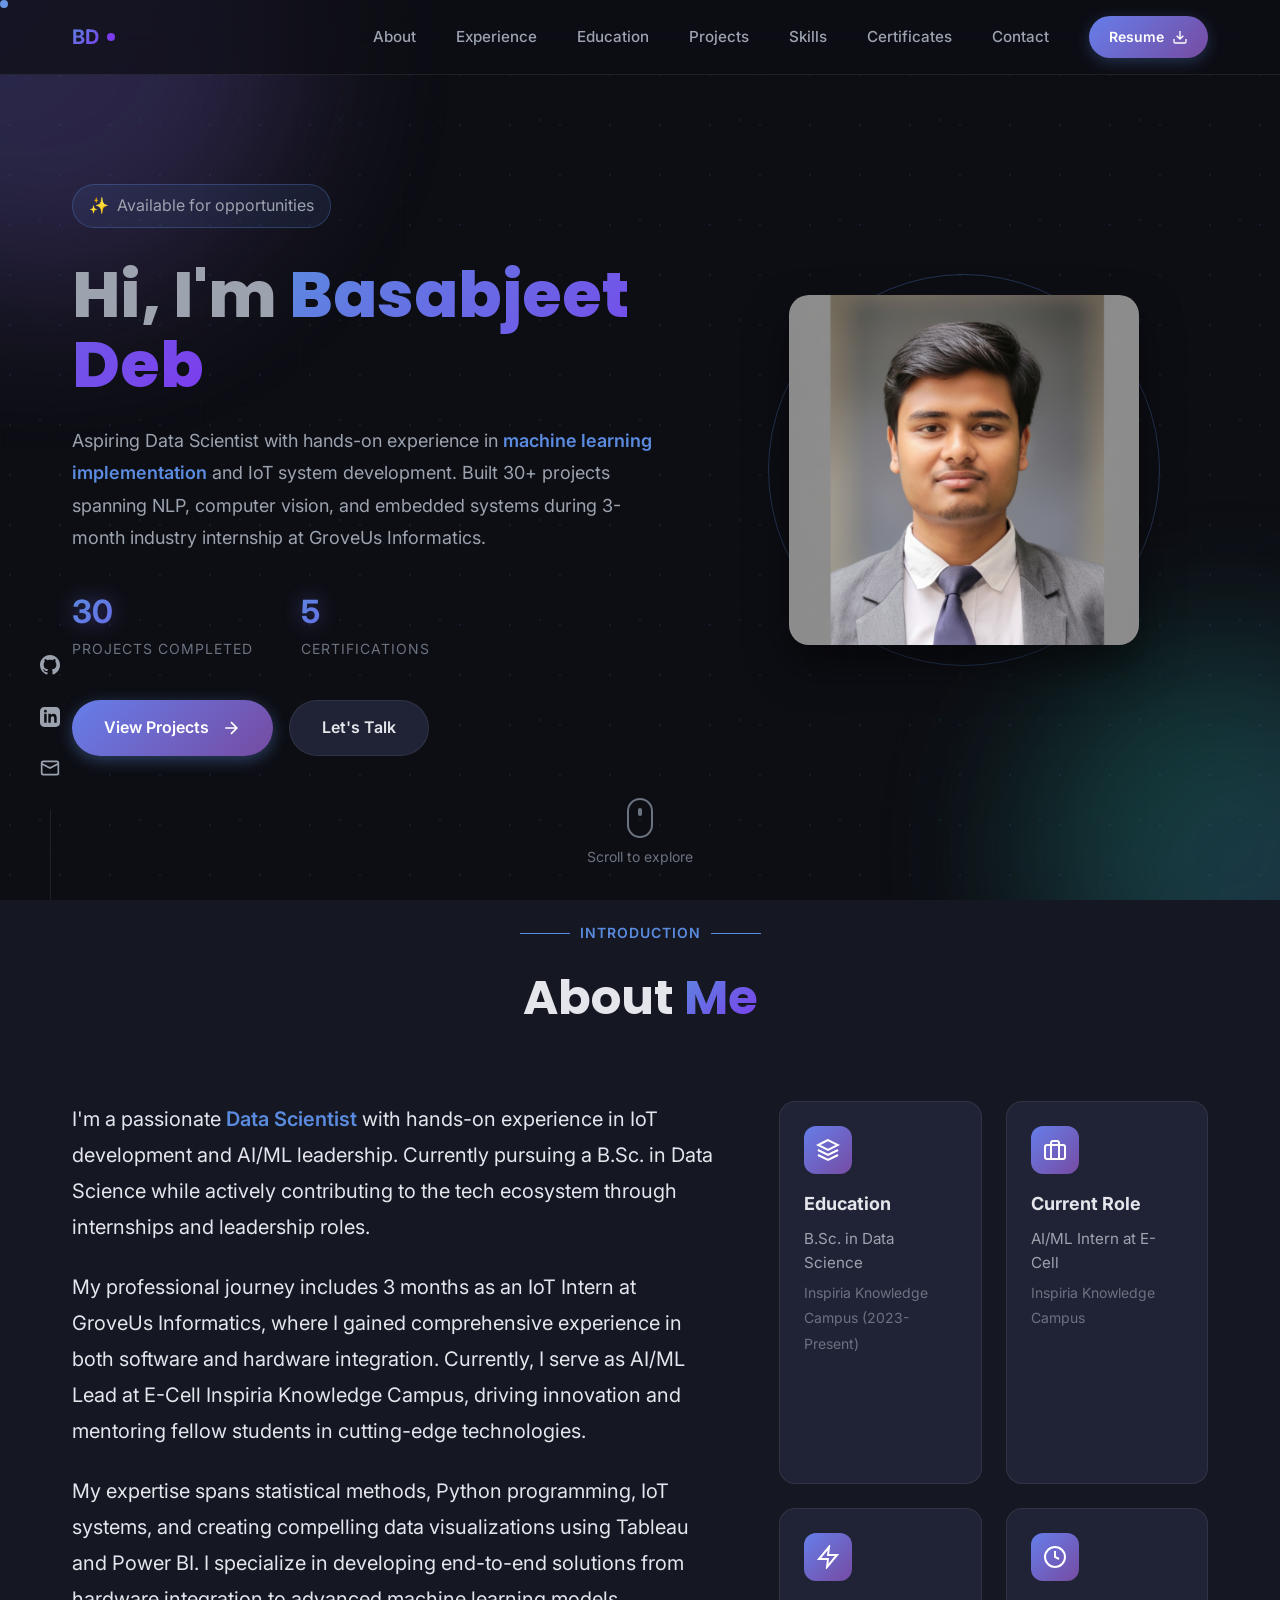
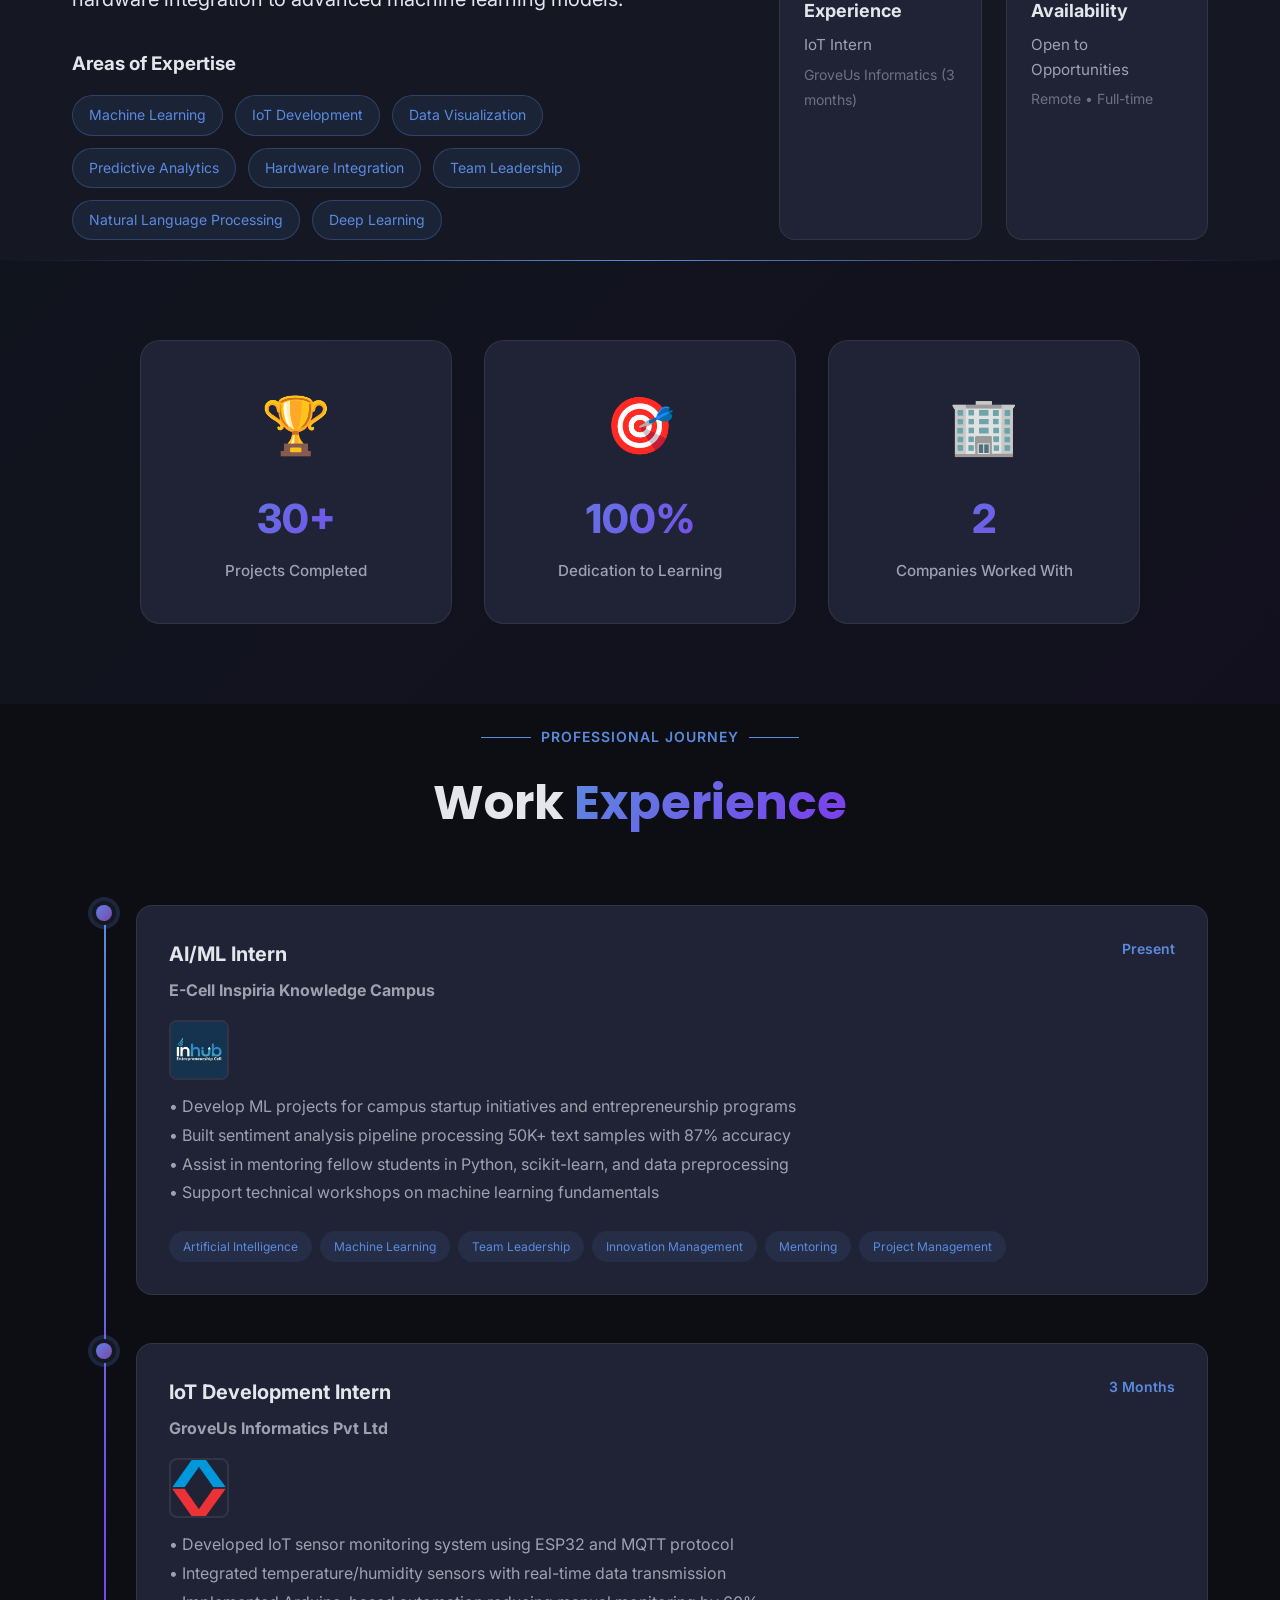
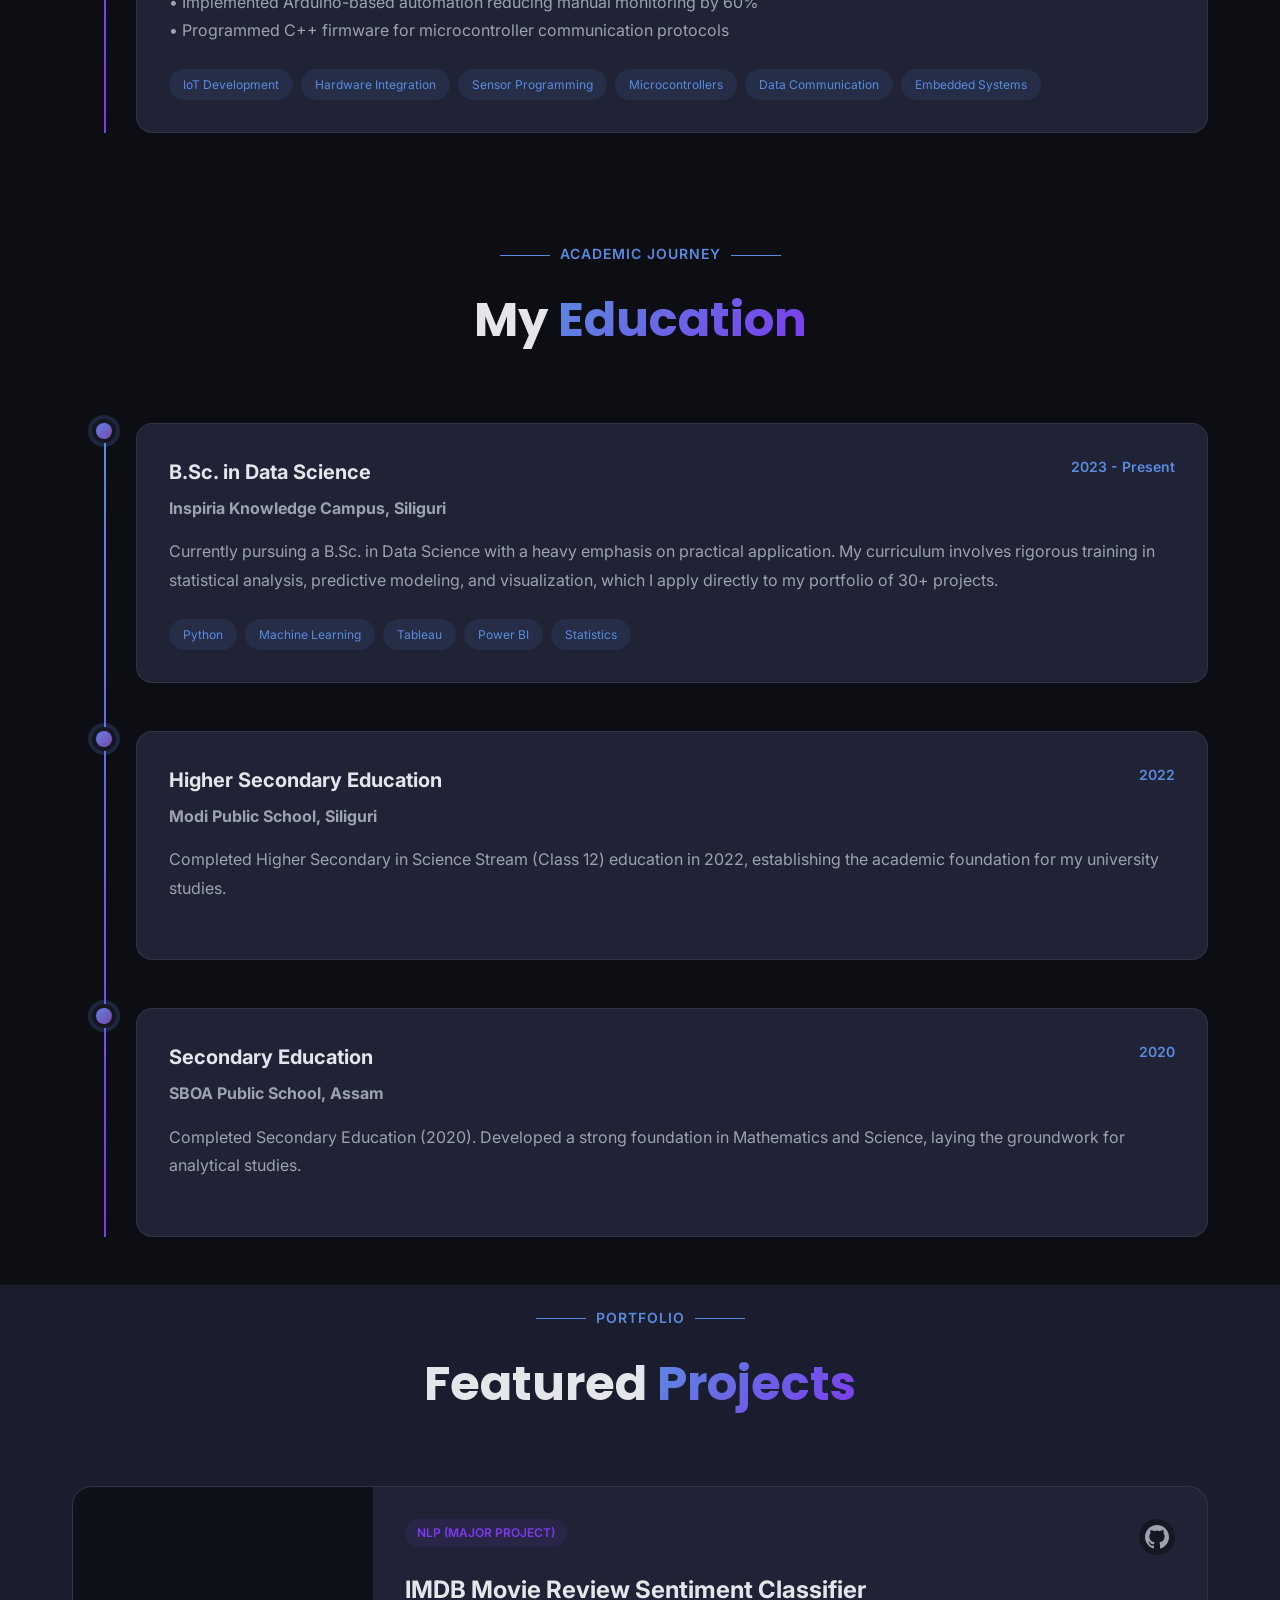
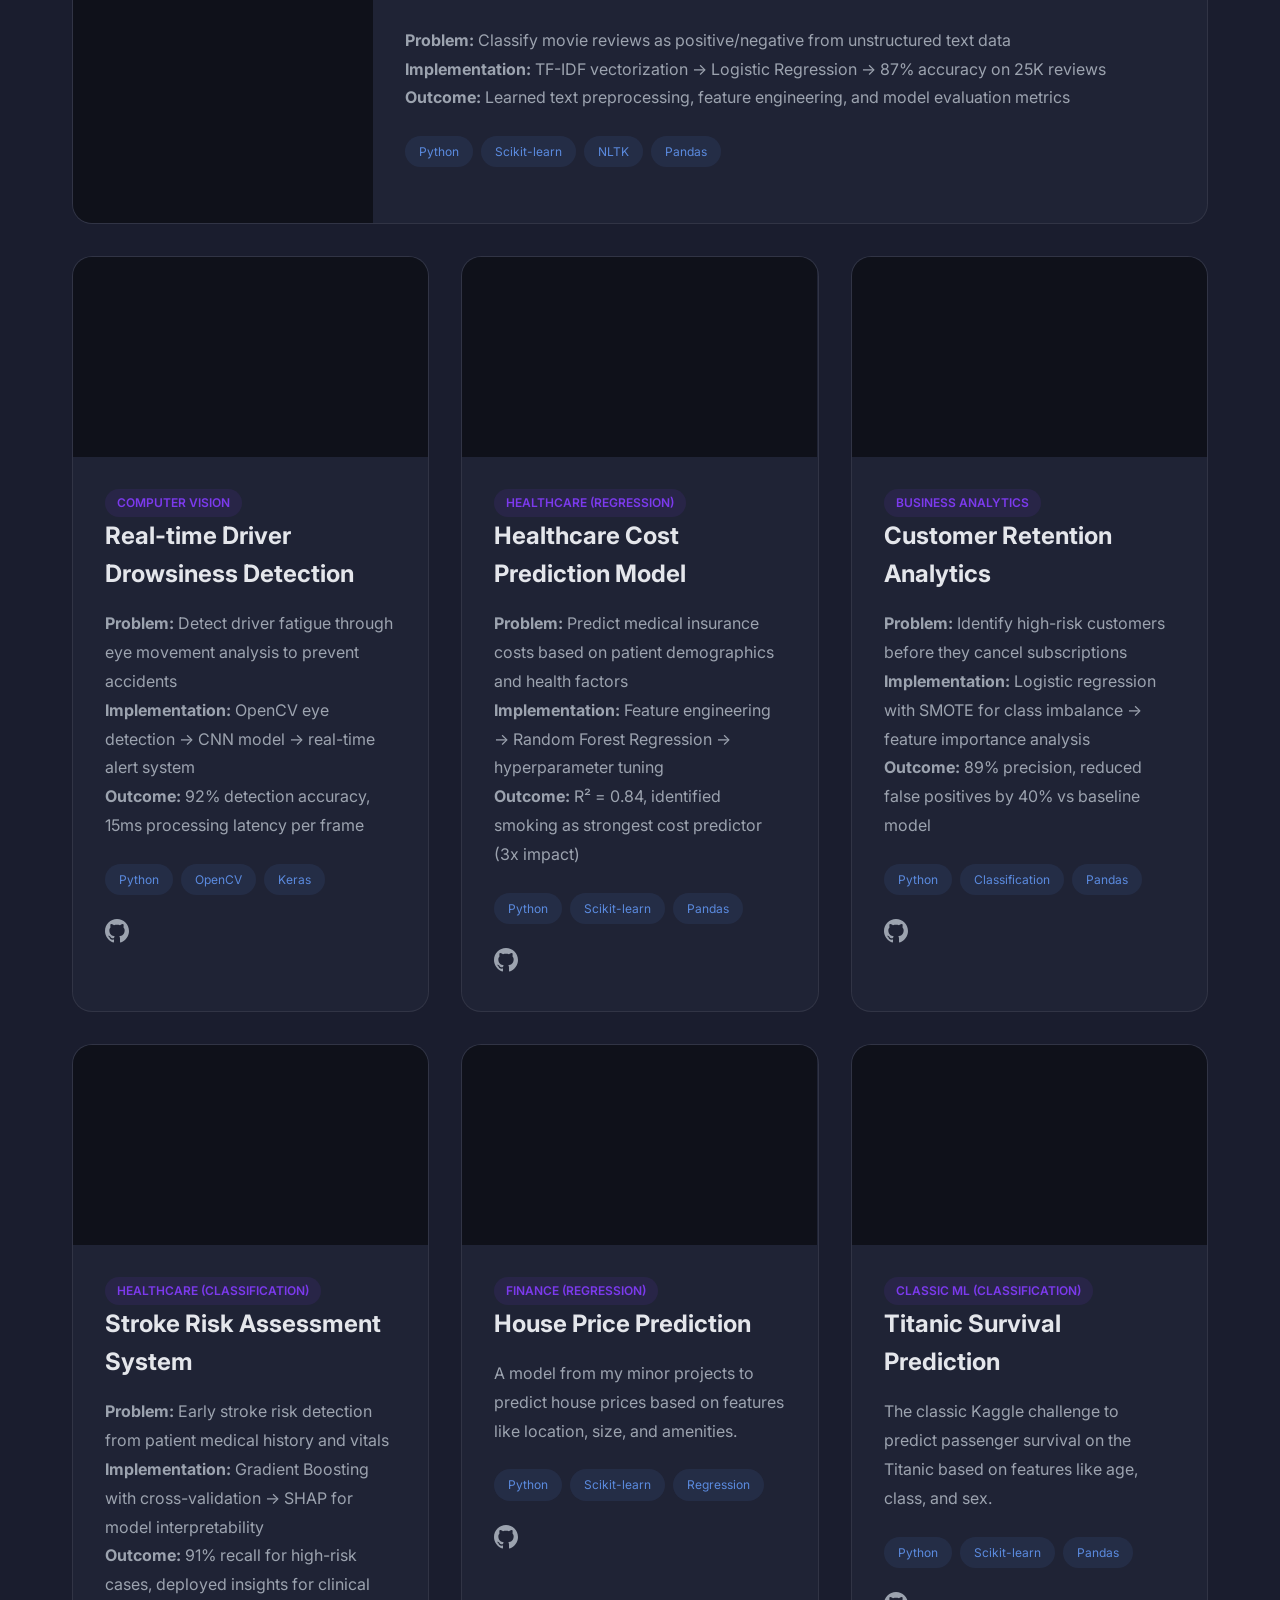
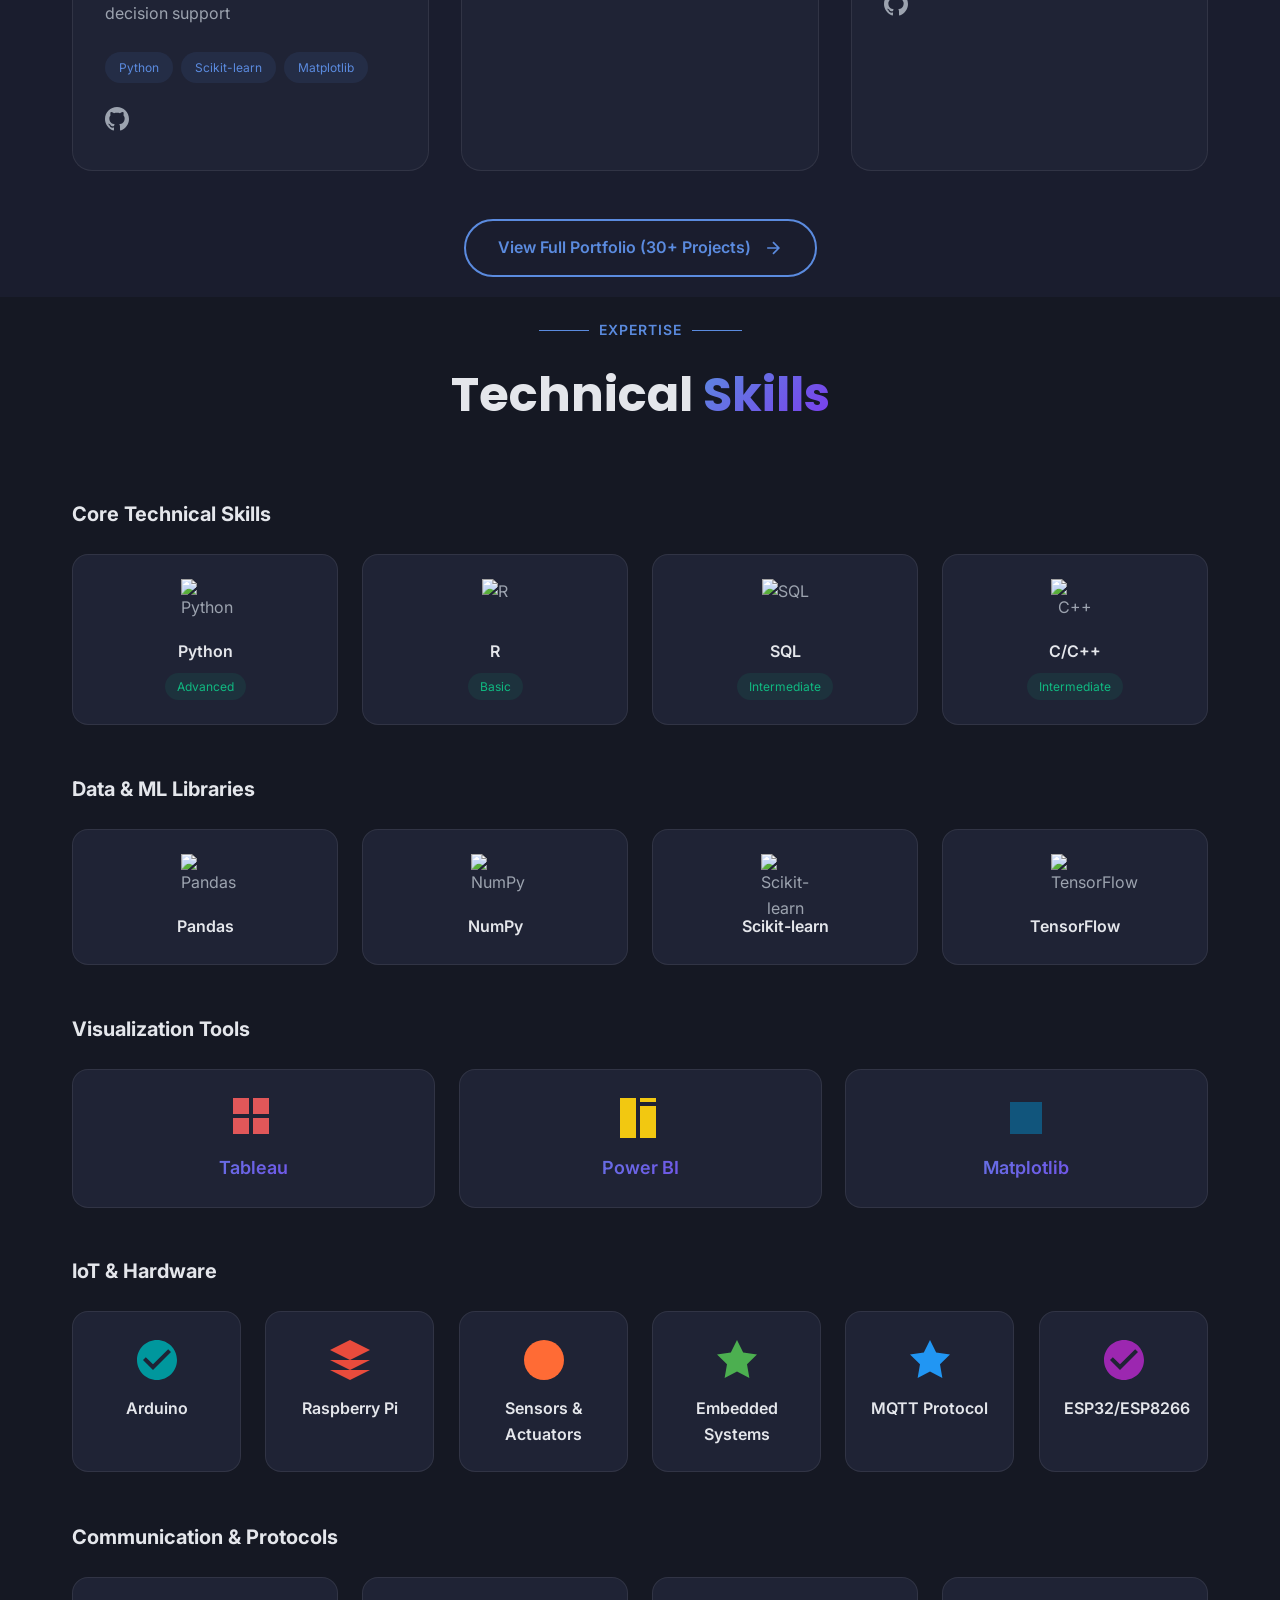
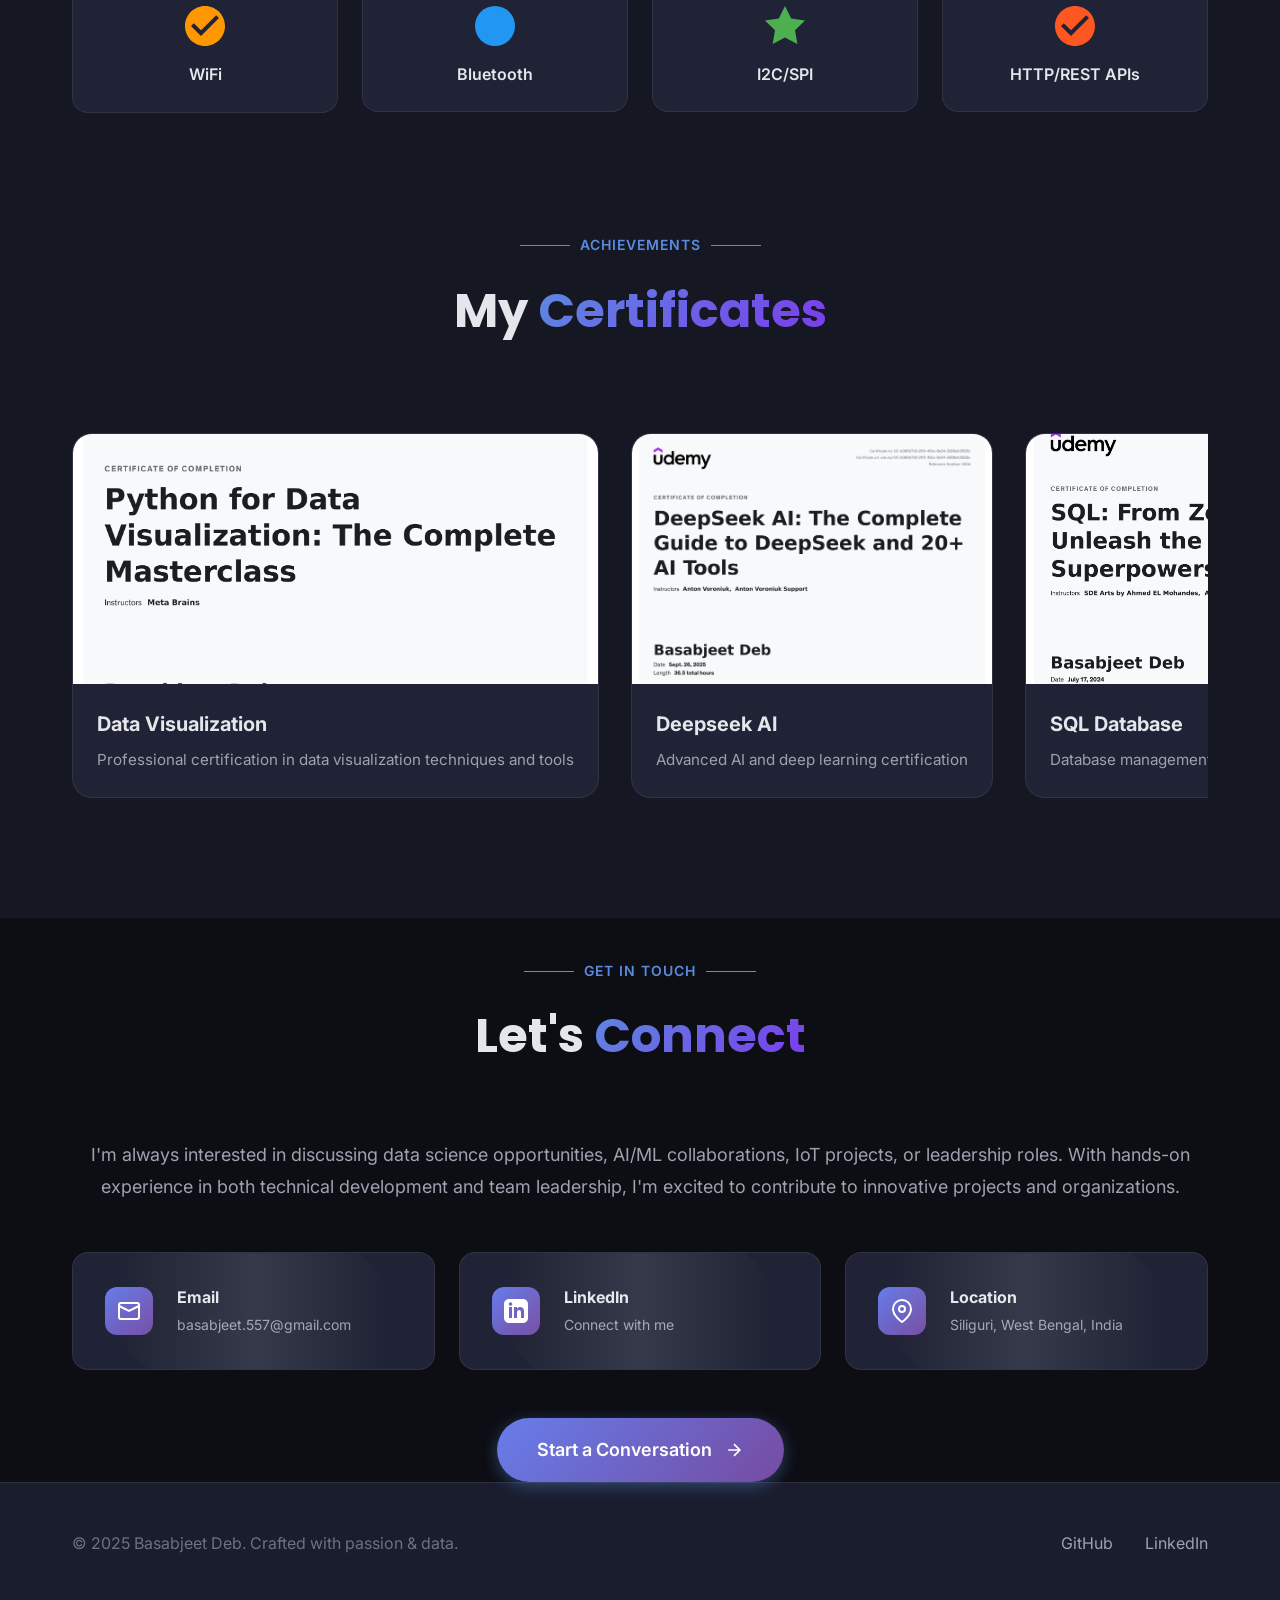
==== commit e7b899f6: "Professional portfolio rewrite - Recruiter-friendly content with quantified results, honest position" ====
--- a/index.html
+++ b/index.html
@@ -241,7 +241,7 @@
                                 </svg>
                             </div>
                             <h3>Current Role</h3>
-                            <p>AI/ML Lead at E-Cell</p>
+                            <p>AI/ML Intern at E-Cell</p>
                             <span class="card-detail">Inspiria Knowledge Campus</span>
                         </div>
 
@@ -313,17 +313,17 @@
                         <div class="timeline-dot"></div>
                         <div class="timeline-content">
                             <div class="timeline-header">
-                                <h3>Technical Lead - AI/ML Projects</h3>
+                                <h3>AI/ML Intern</h3>
                                 <span class="timeline-date">Present</span>
                             </div>
                             <h4>E-Cell Inspiria Knowledge Campus</h4>
                             <div class="company-logo">
                                 <img src="assets/img/E Cell.jpg" alt="E-Cell Inspiria" style="width: 60px; height: 60px; border-radius: 8px; object-fit: cover;">
                             </div>
-                            <p>• Coordinate ML project development for campus startup initiatives<br>
+                            <p>• Develop ML projects for campus startup initiatives and entrepreneurship programs<br>
                             • Built sentiment analysis pipeline processing 50K+ text samples with 87% accuracy<br>
-                            • Mentor 5+ students in Python, scikit-learn, and data preprocessing techniques<br>
-                            • Organize technical workshops on machine learning fundamentals</p>
+                            • Assist in mentoring fellow students in Python, scikit-learn, and data preprocessing<br>
+                            • Support technical workshops on machine learning fundamentals</p>
                             <div class="timeline-tags">
                                 <span>Artificial Intelligence</span>
                                 <span>Machine Learning</span>
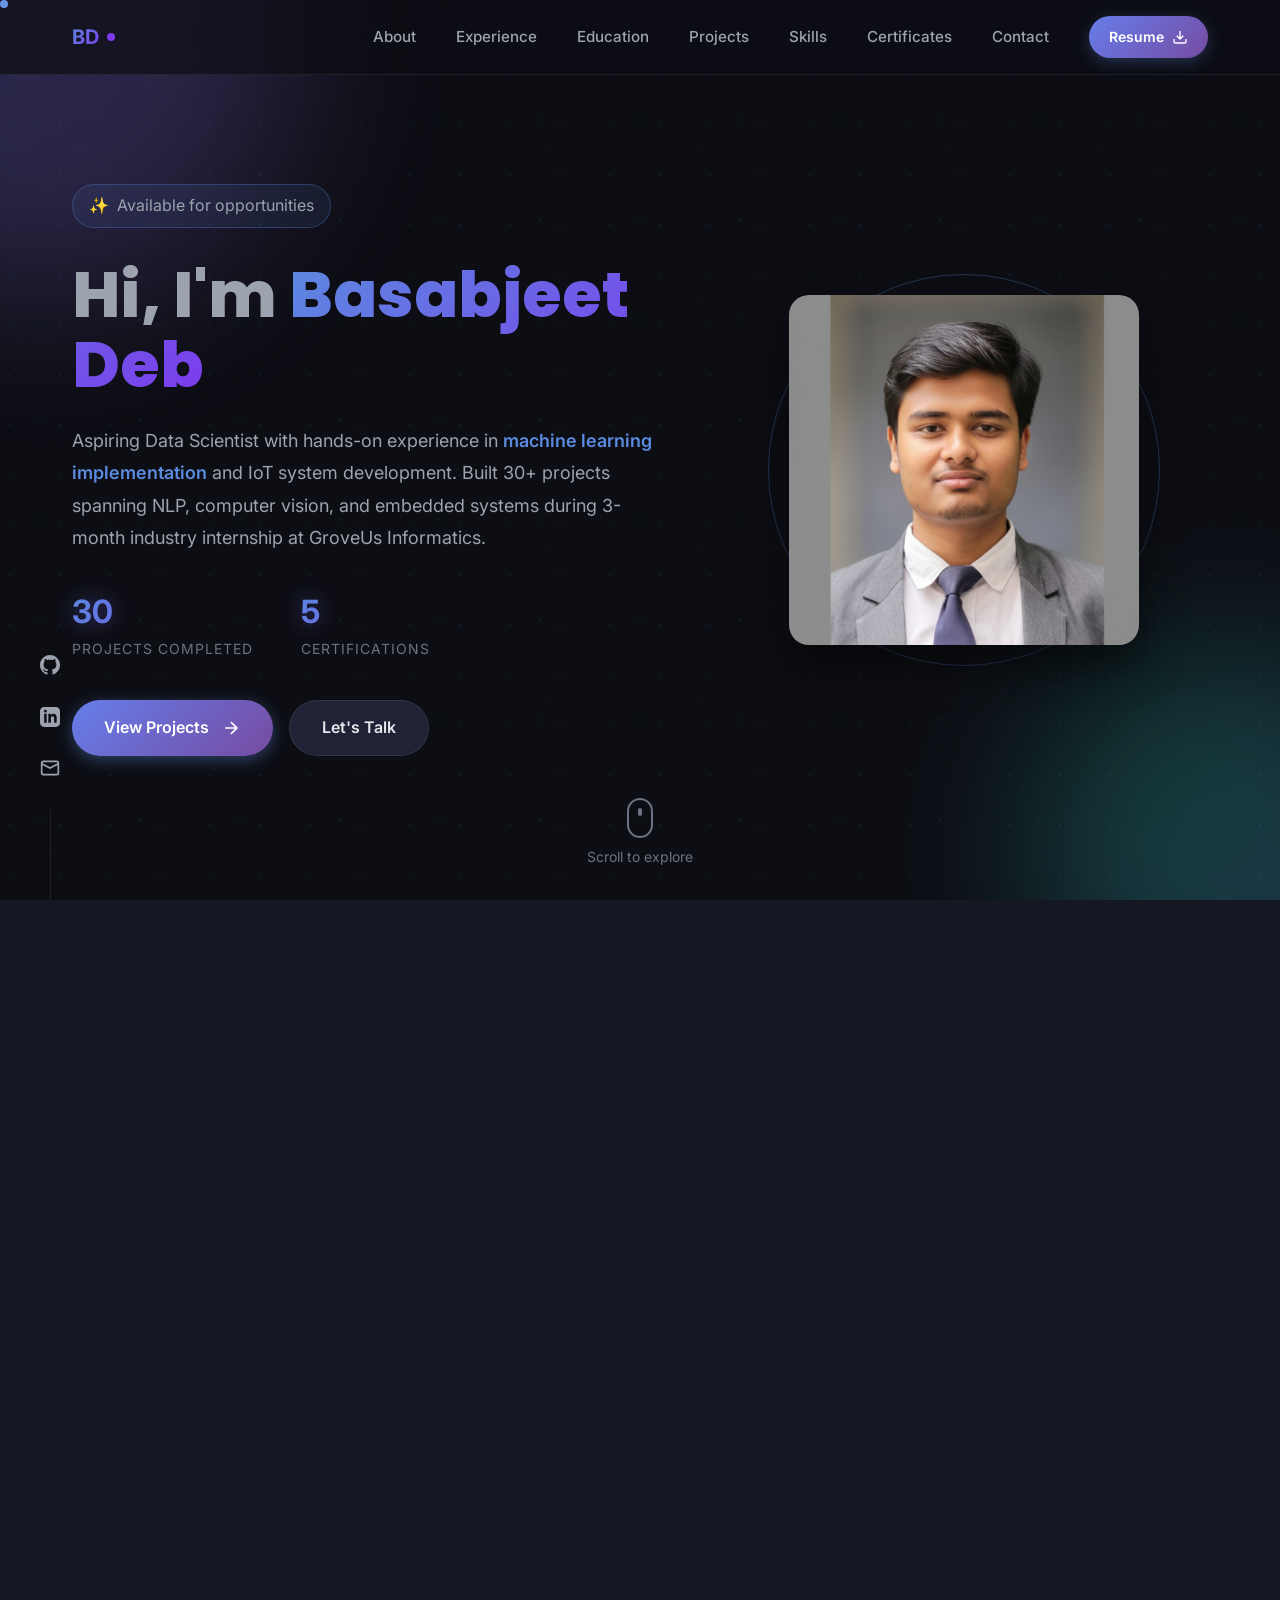
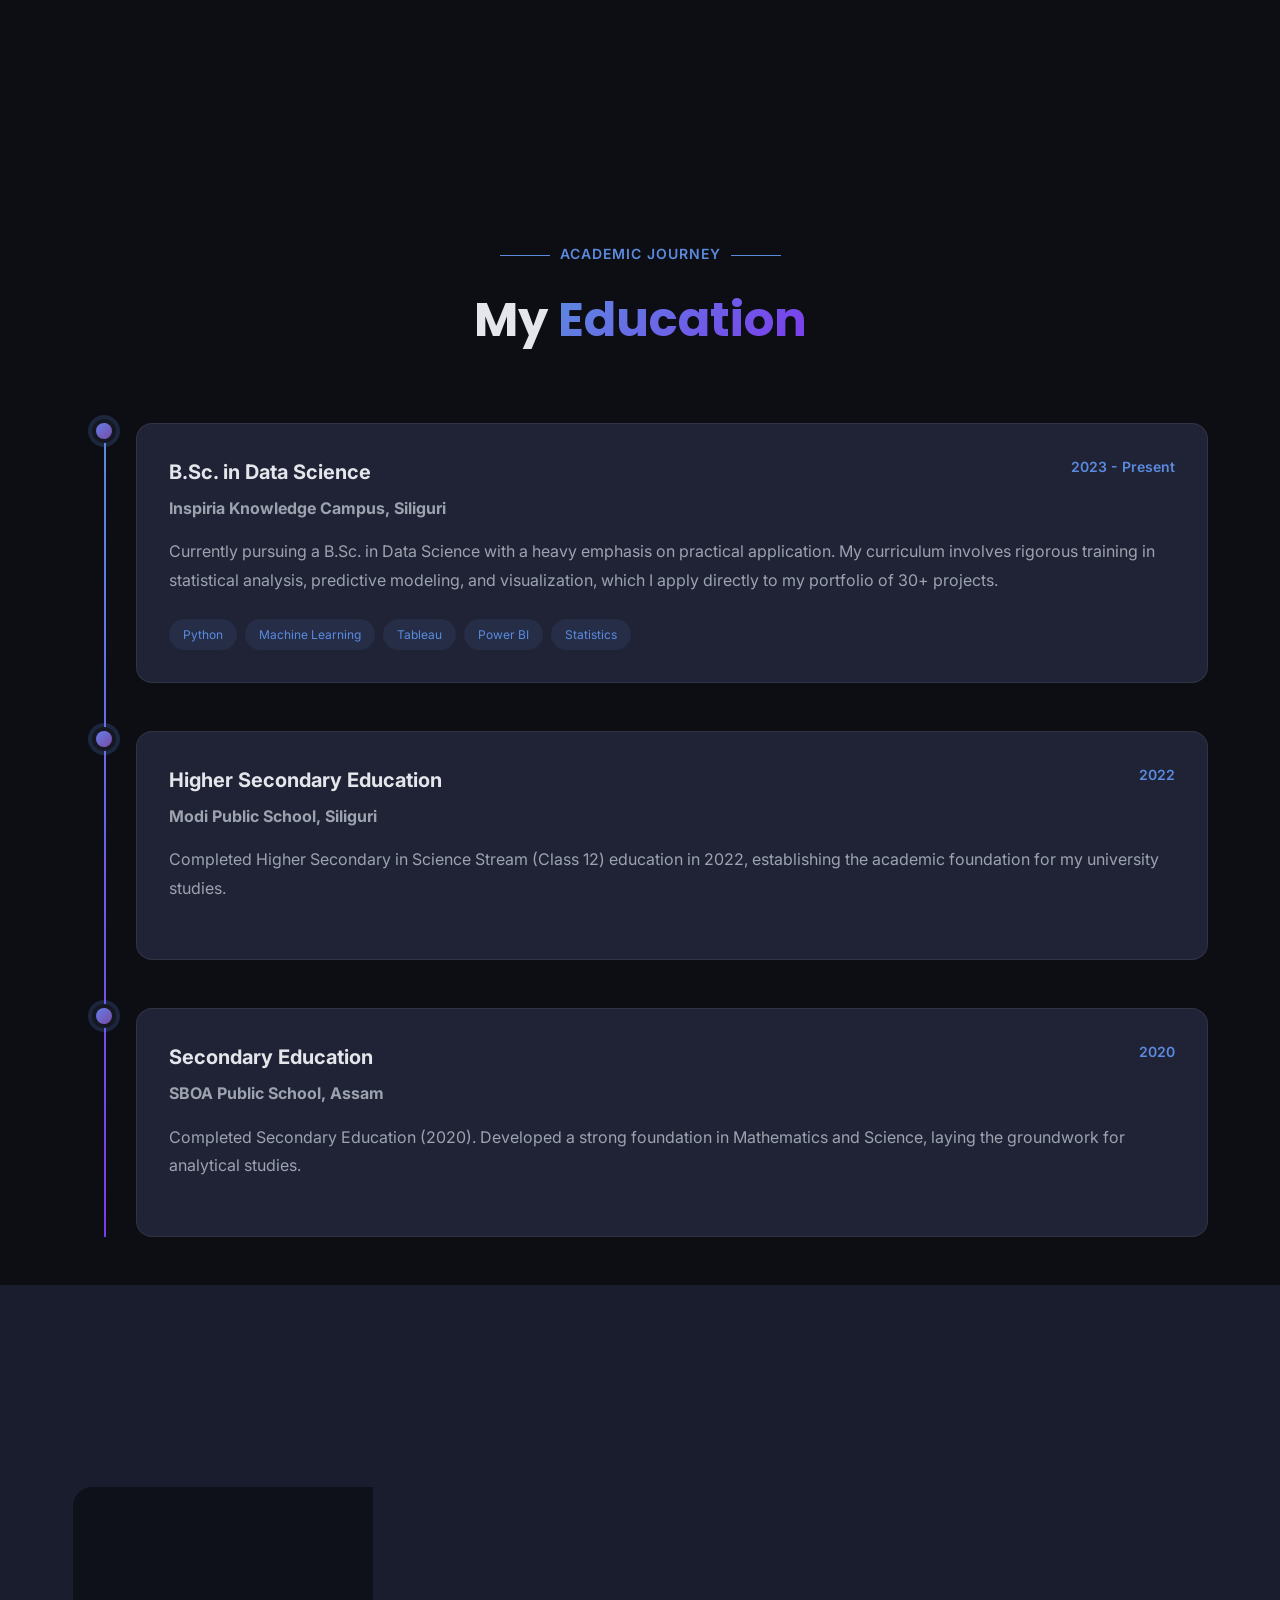
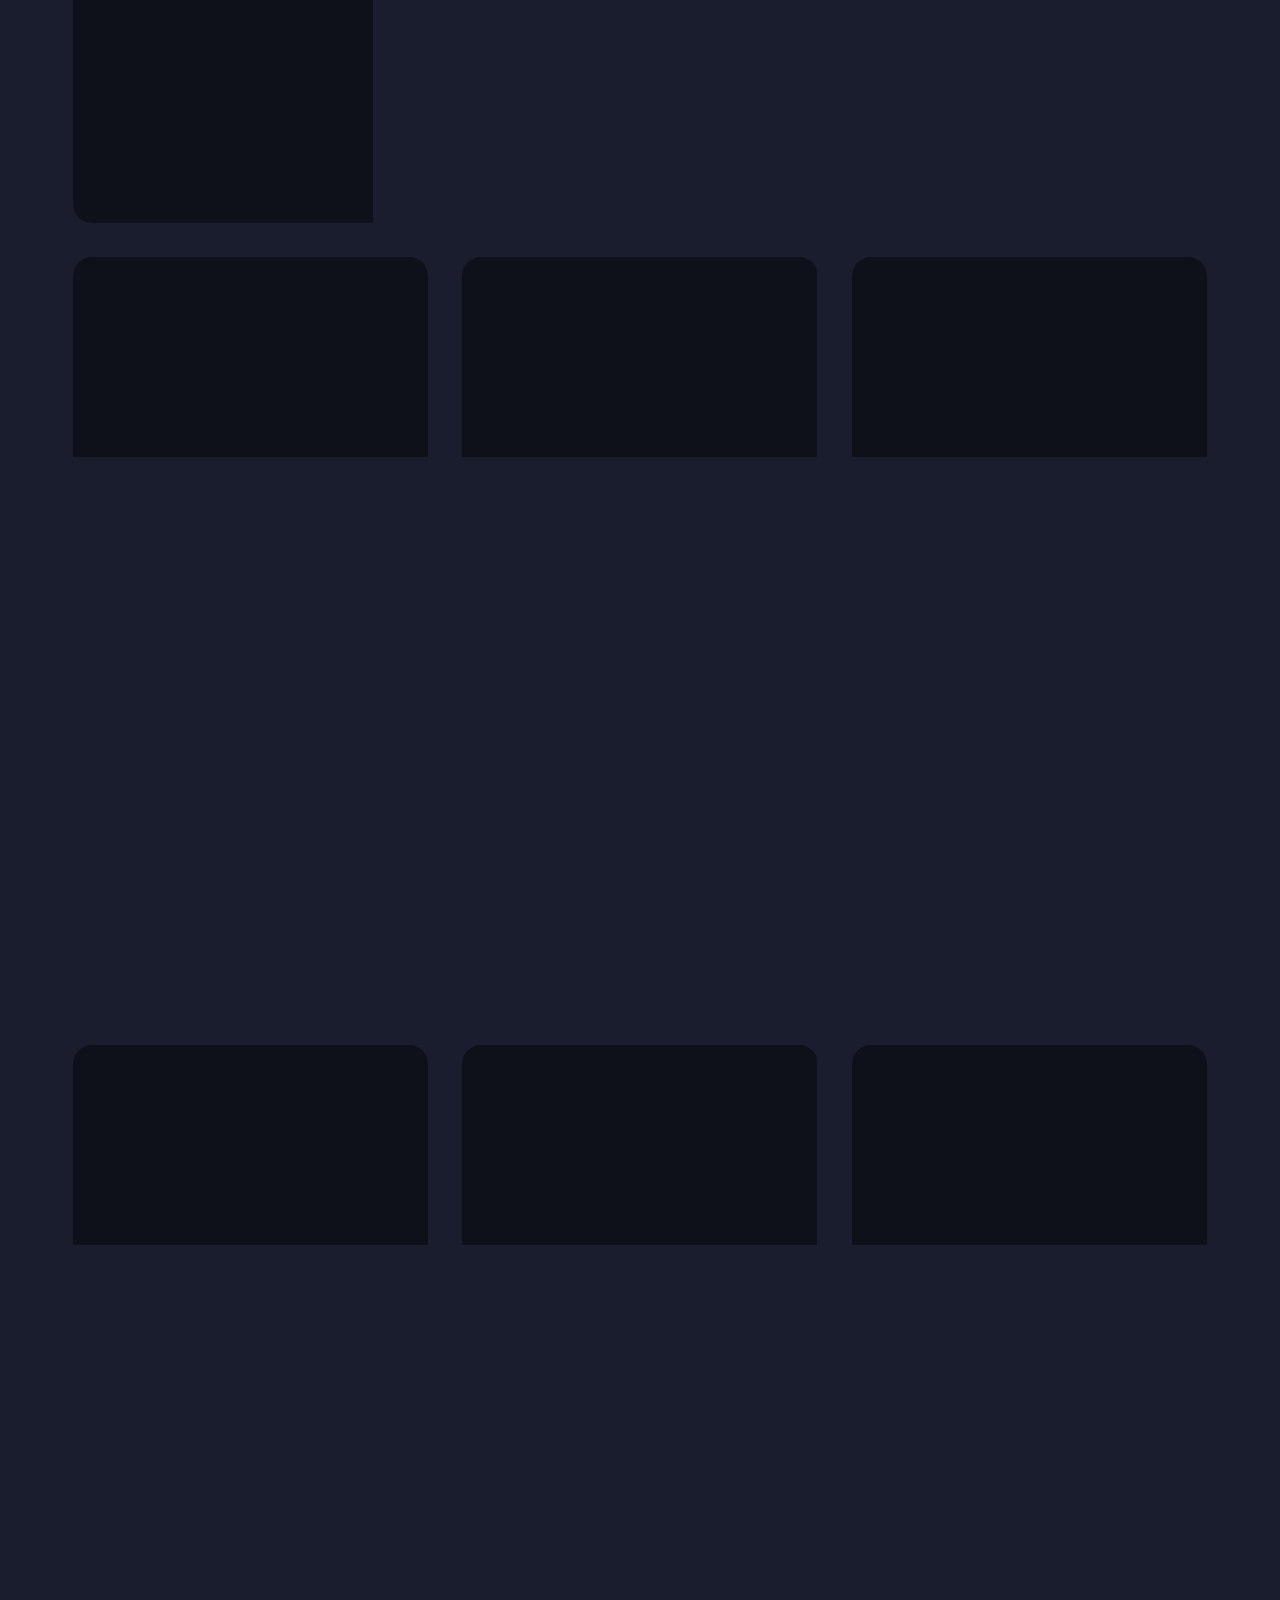
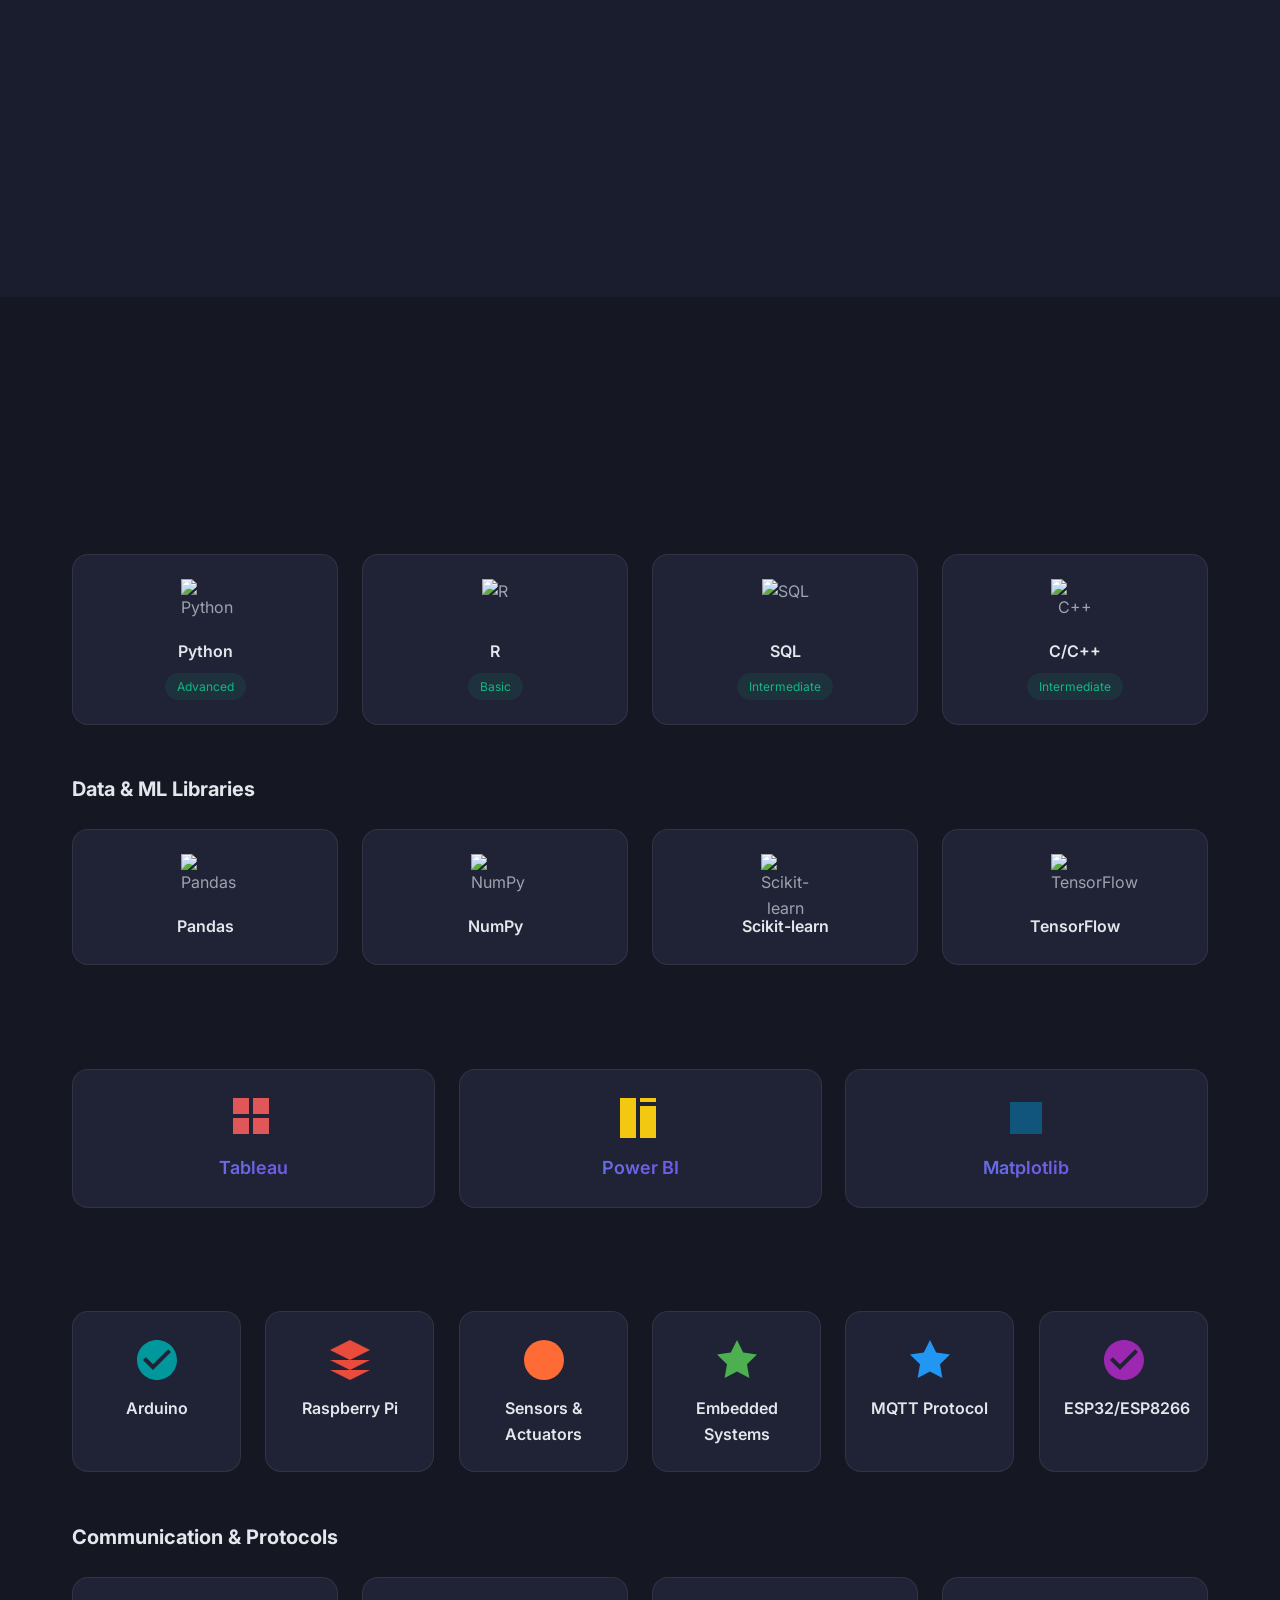
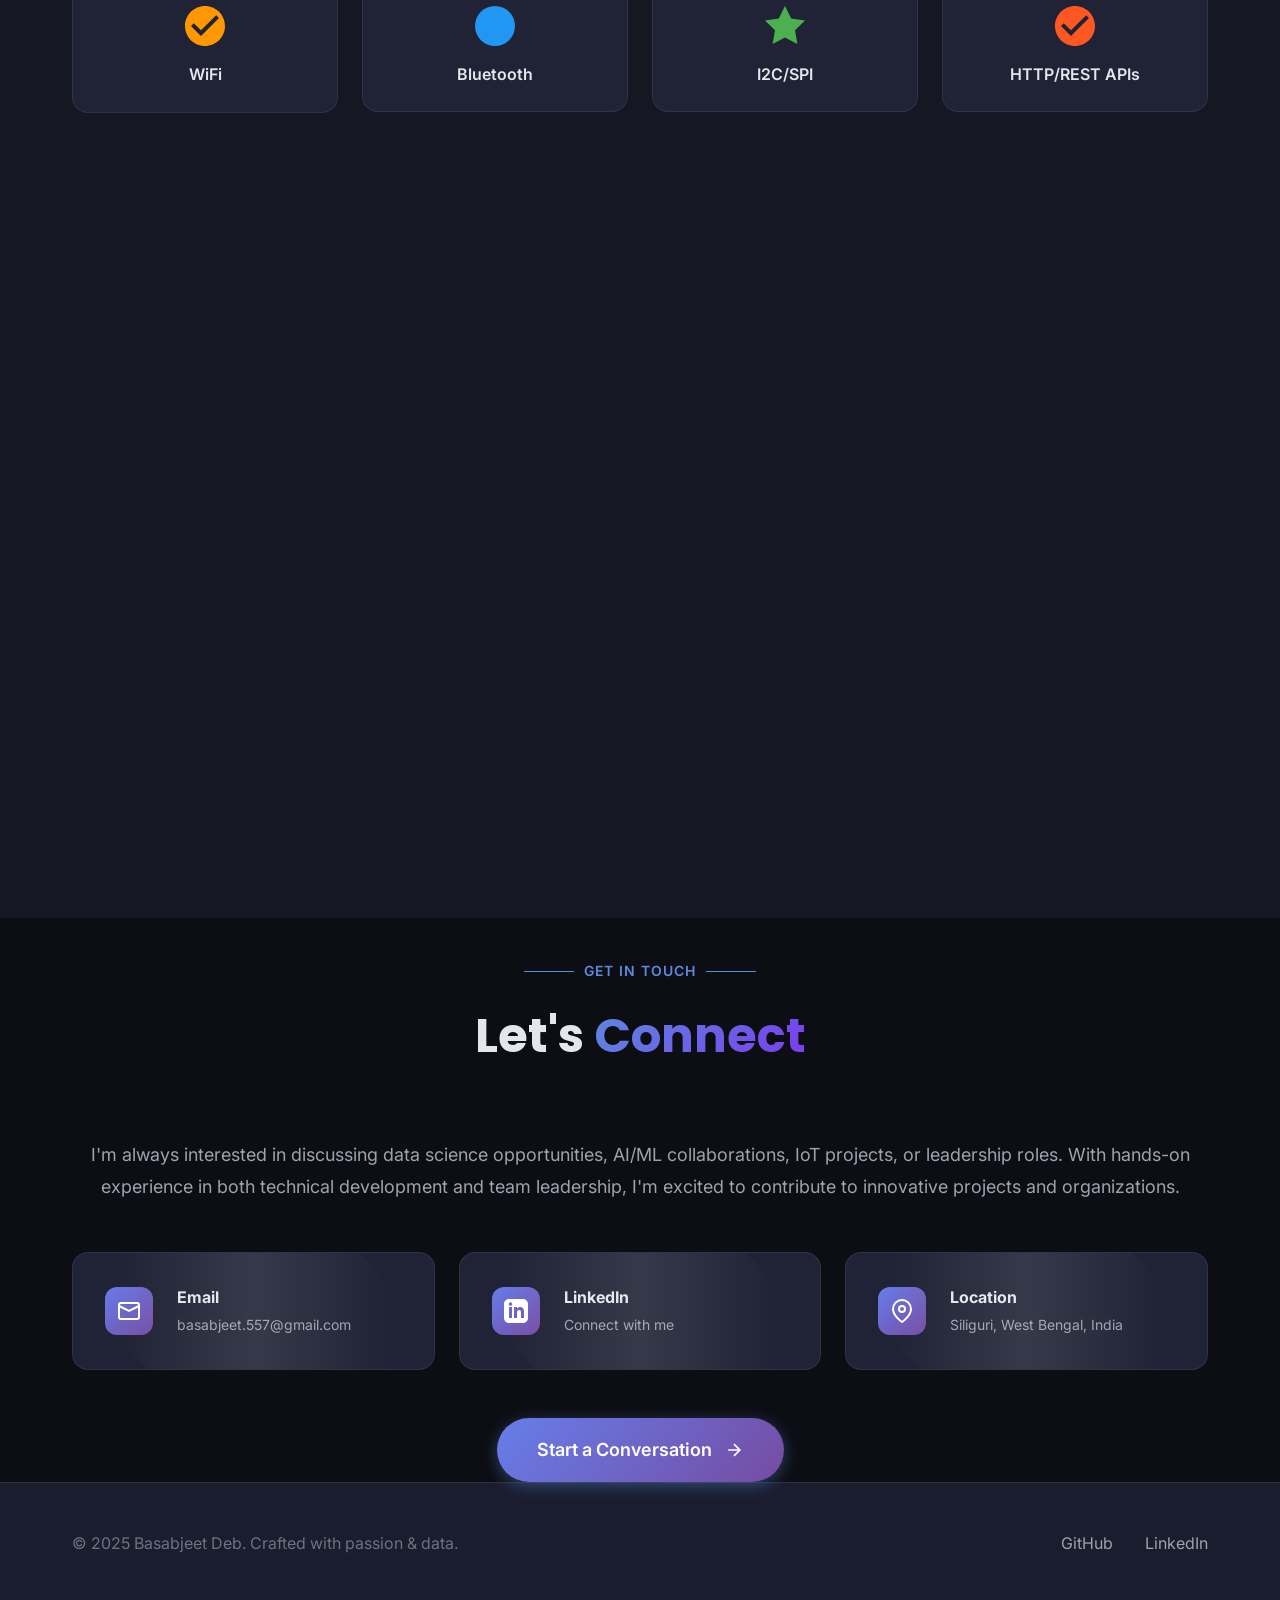
==== commit 56eeb6c5: "Professional portfolio rewrite - Recruiter-friendly content with quantified results, honest position" ====
--- a/index.html
+++ b/index.html
@@ -313,7 +313,7 @@
                         <div class="timeline-dot"></div>
                         <div class="timeline-content">
                             <div class="timeline-header">
-                                <h3>AI/ML Intern</h3>
+                                <h3>AI/ML Lead Intern</h3>
                                 <span class="timeline-date">Present</span>
                             </div>
                             <h4>E-Cell Inspiria Knowledge Campus</h4>
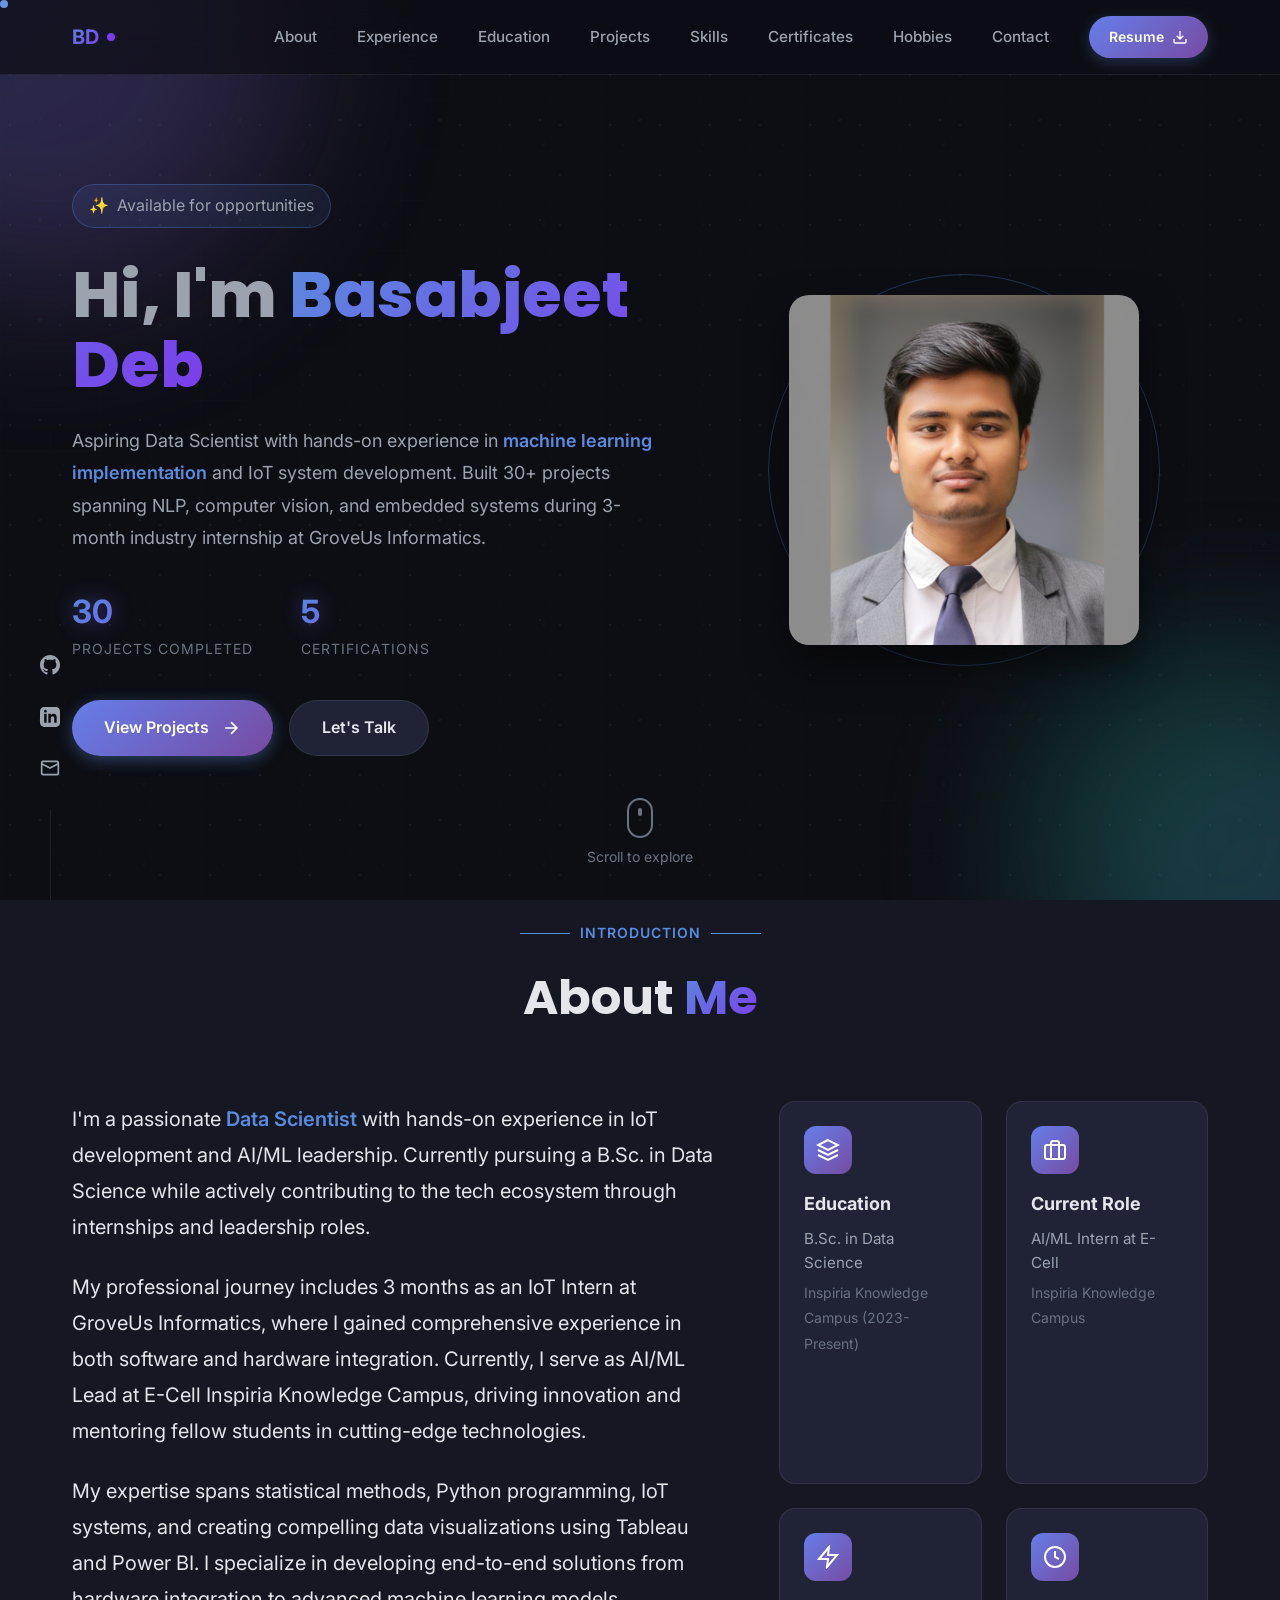
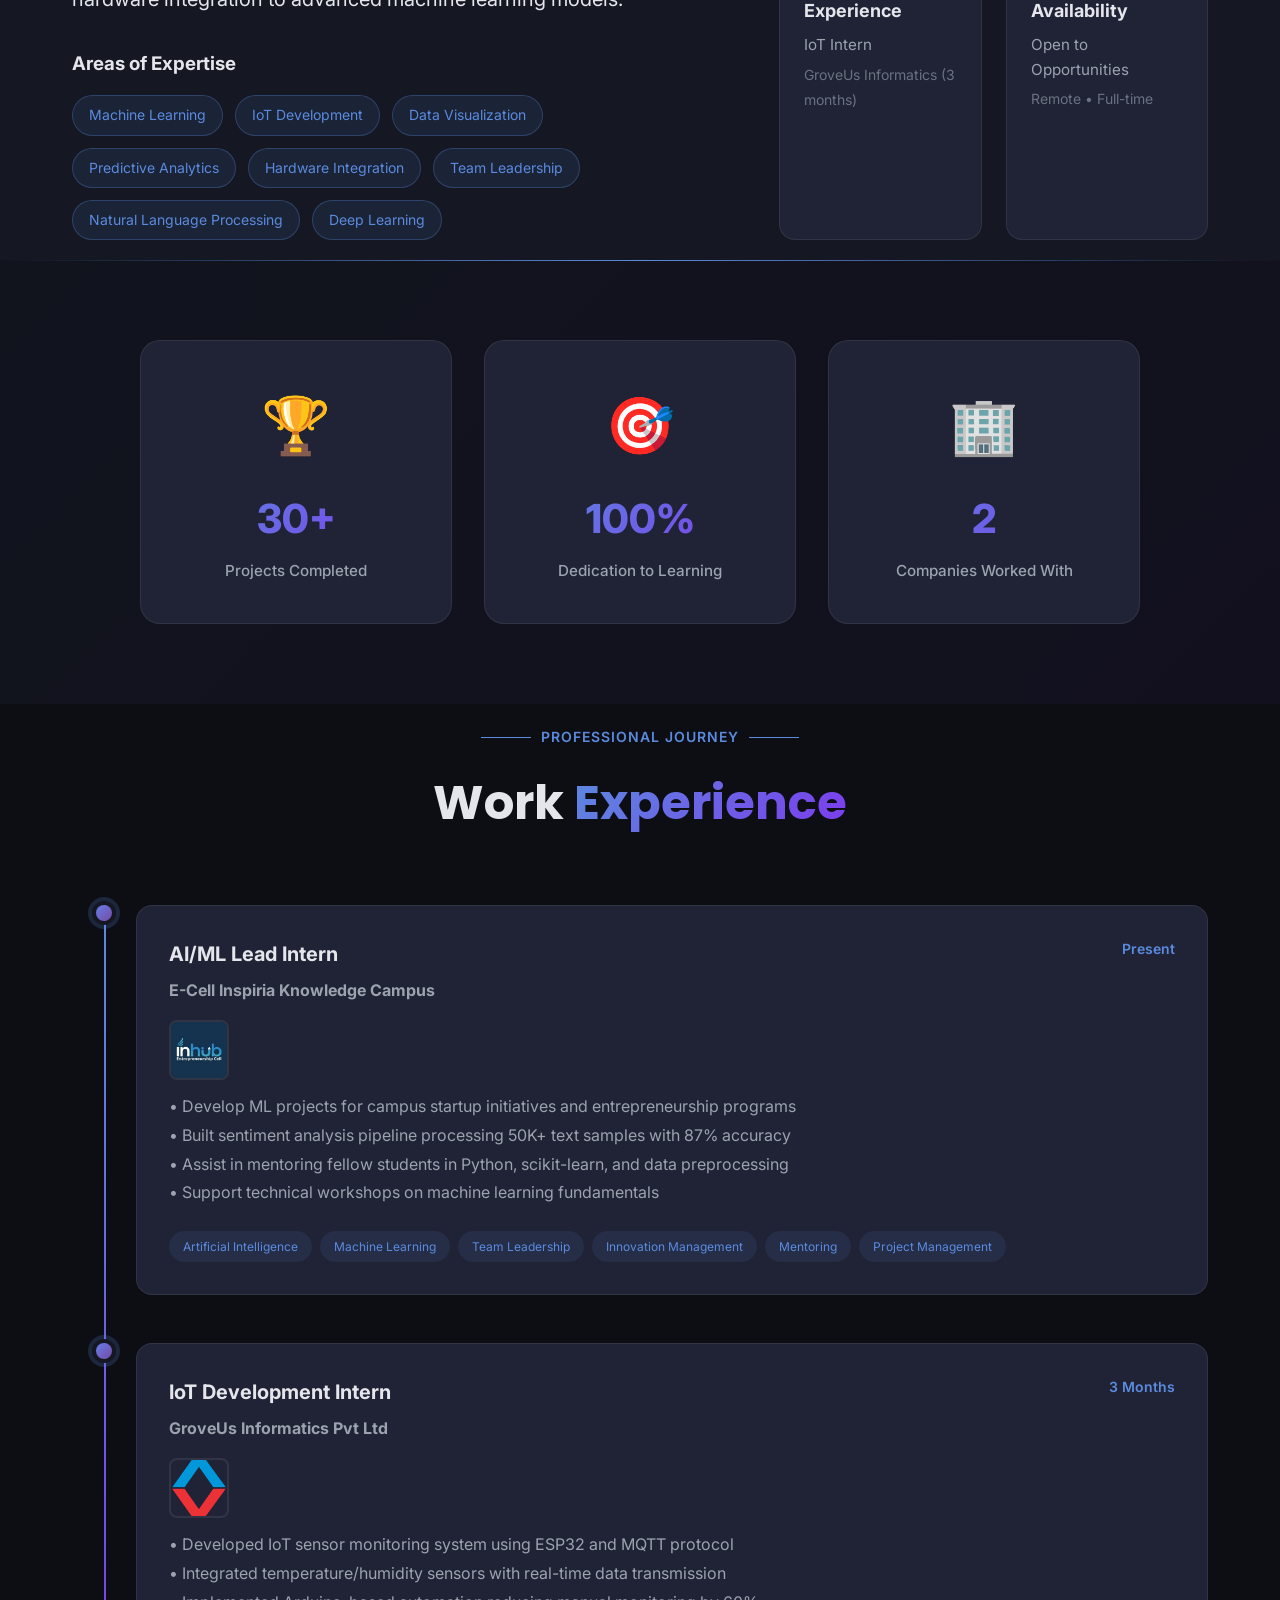
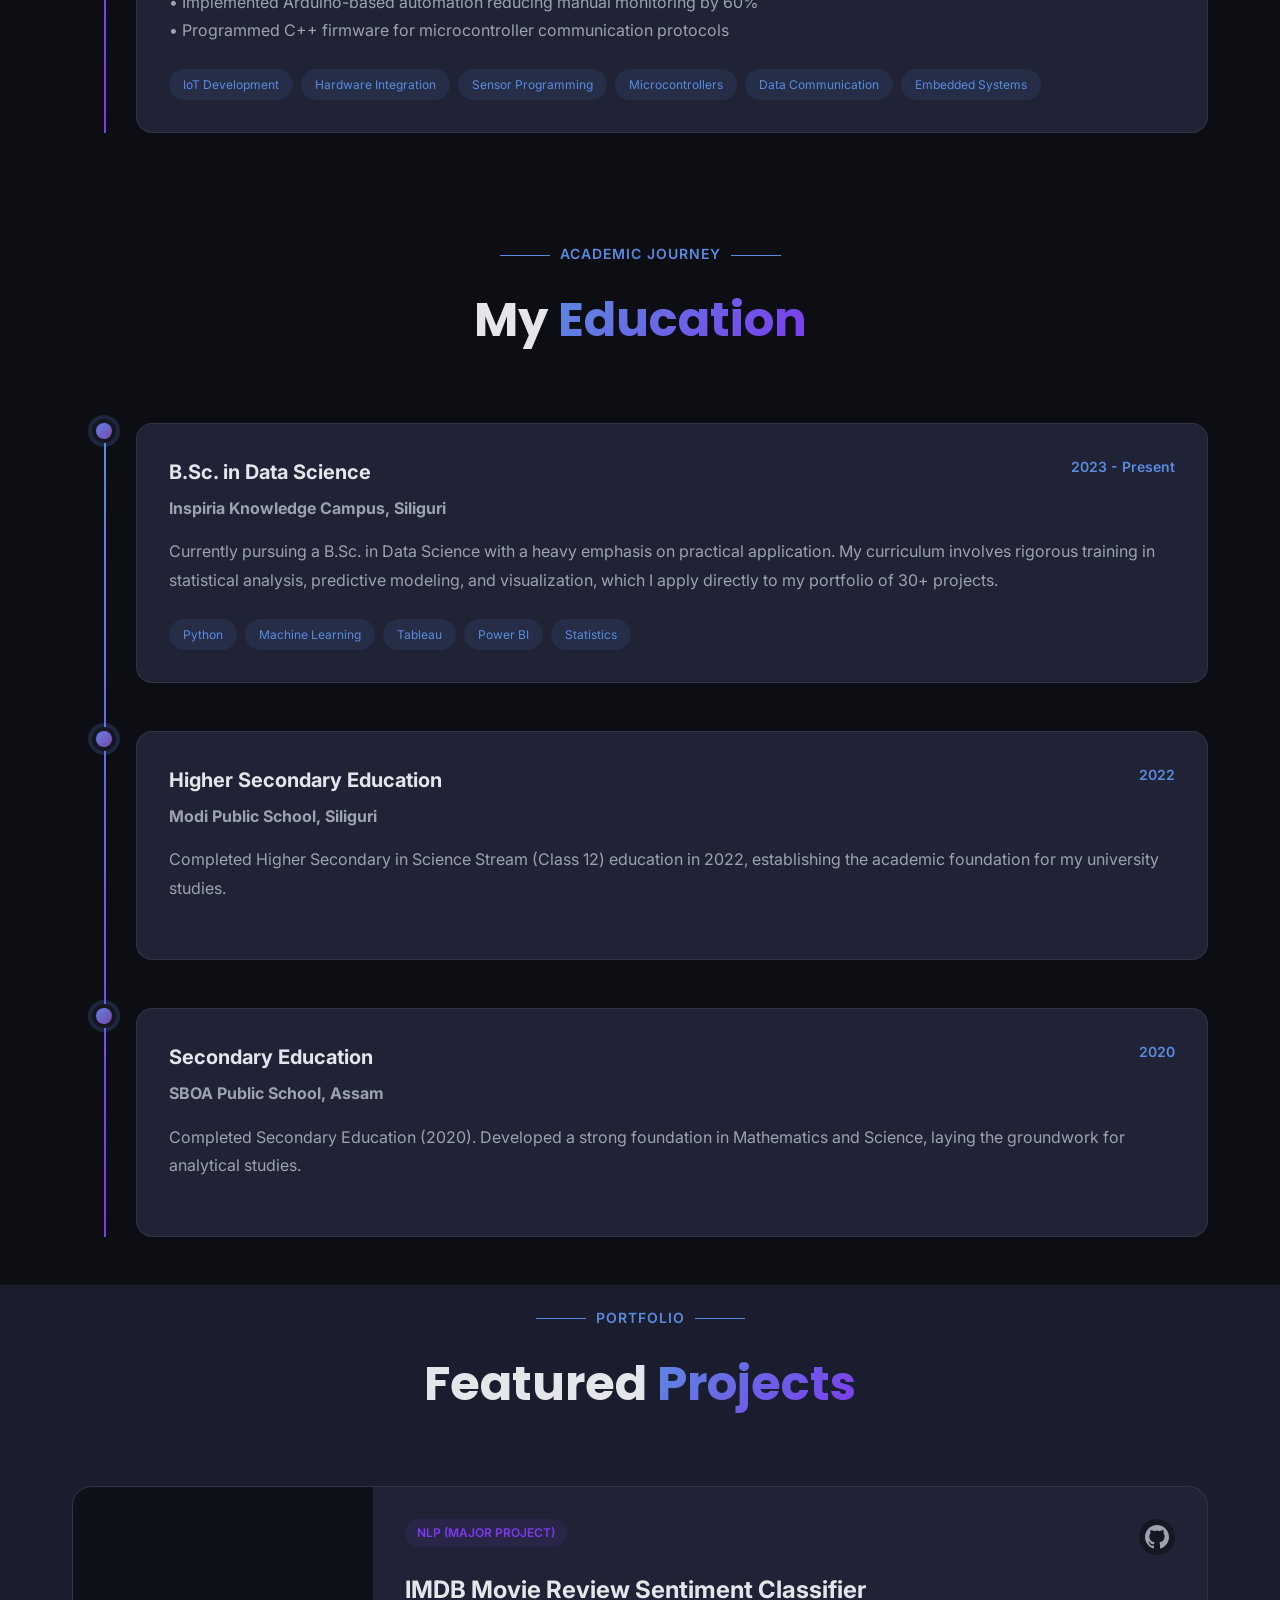
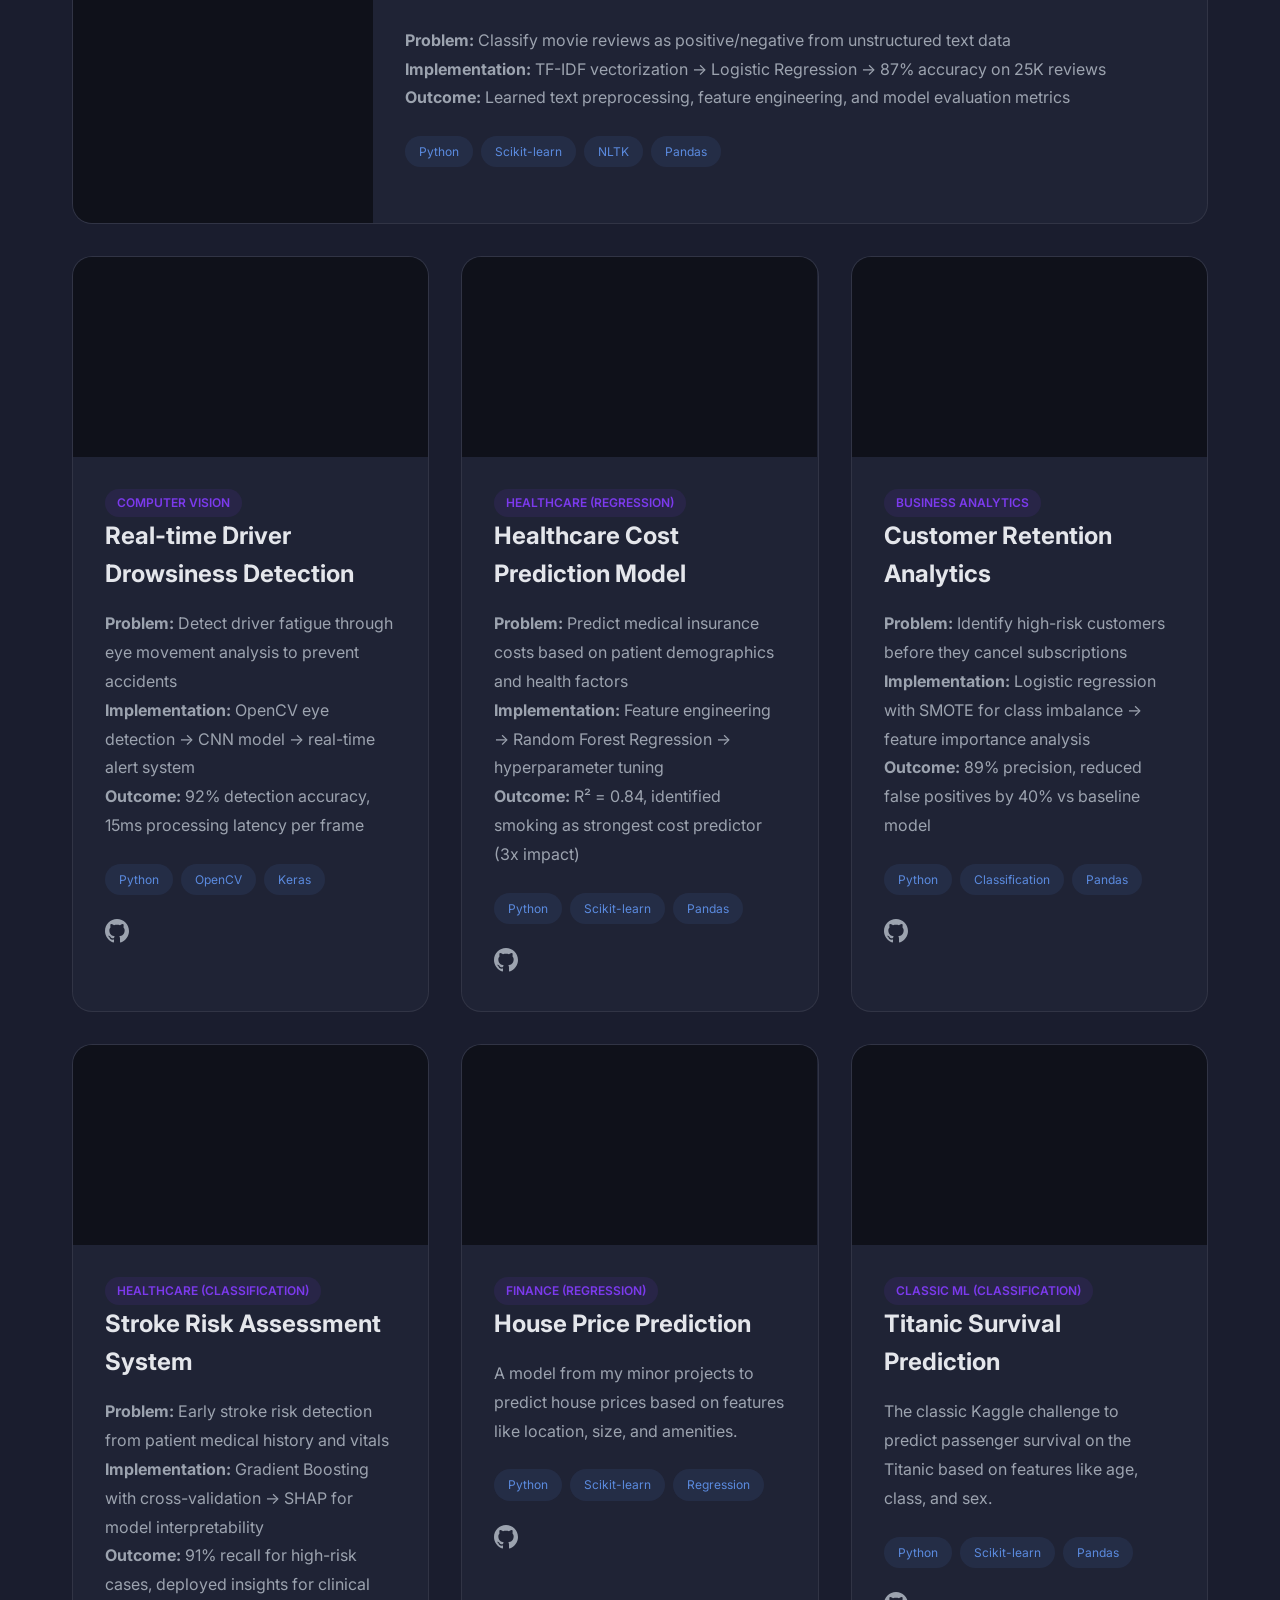
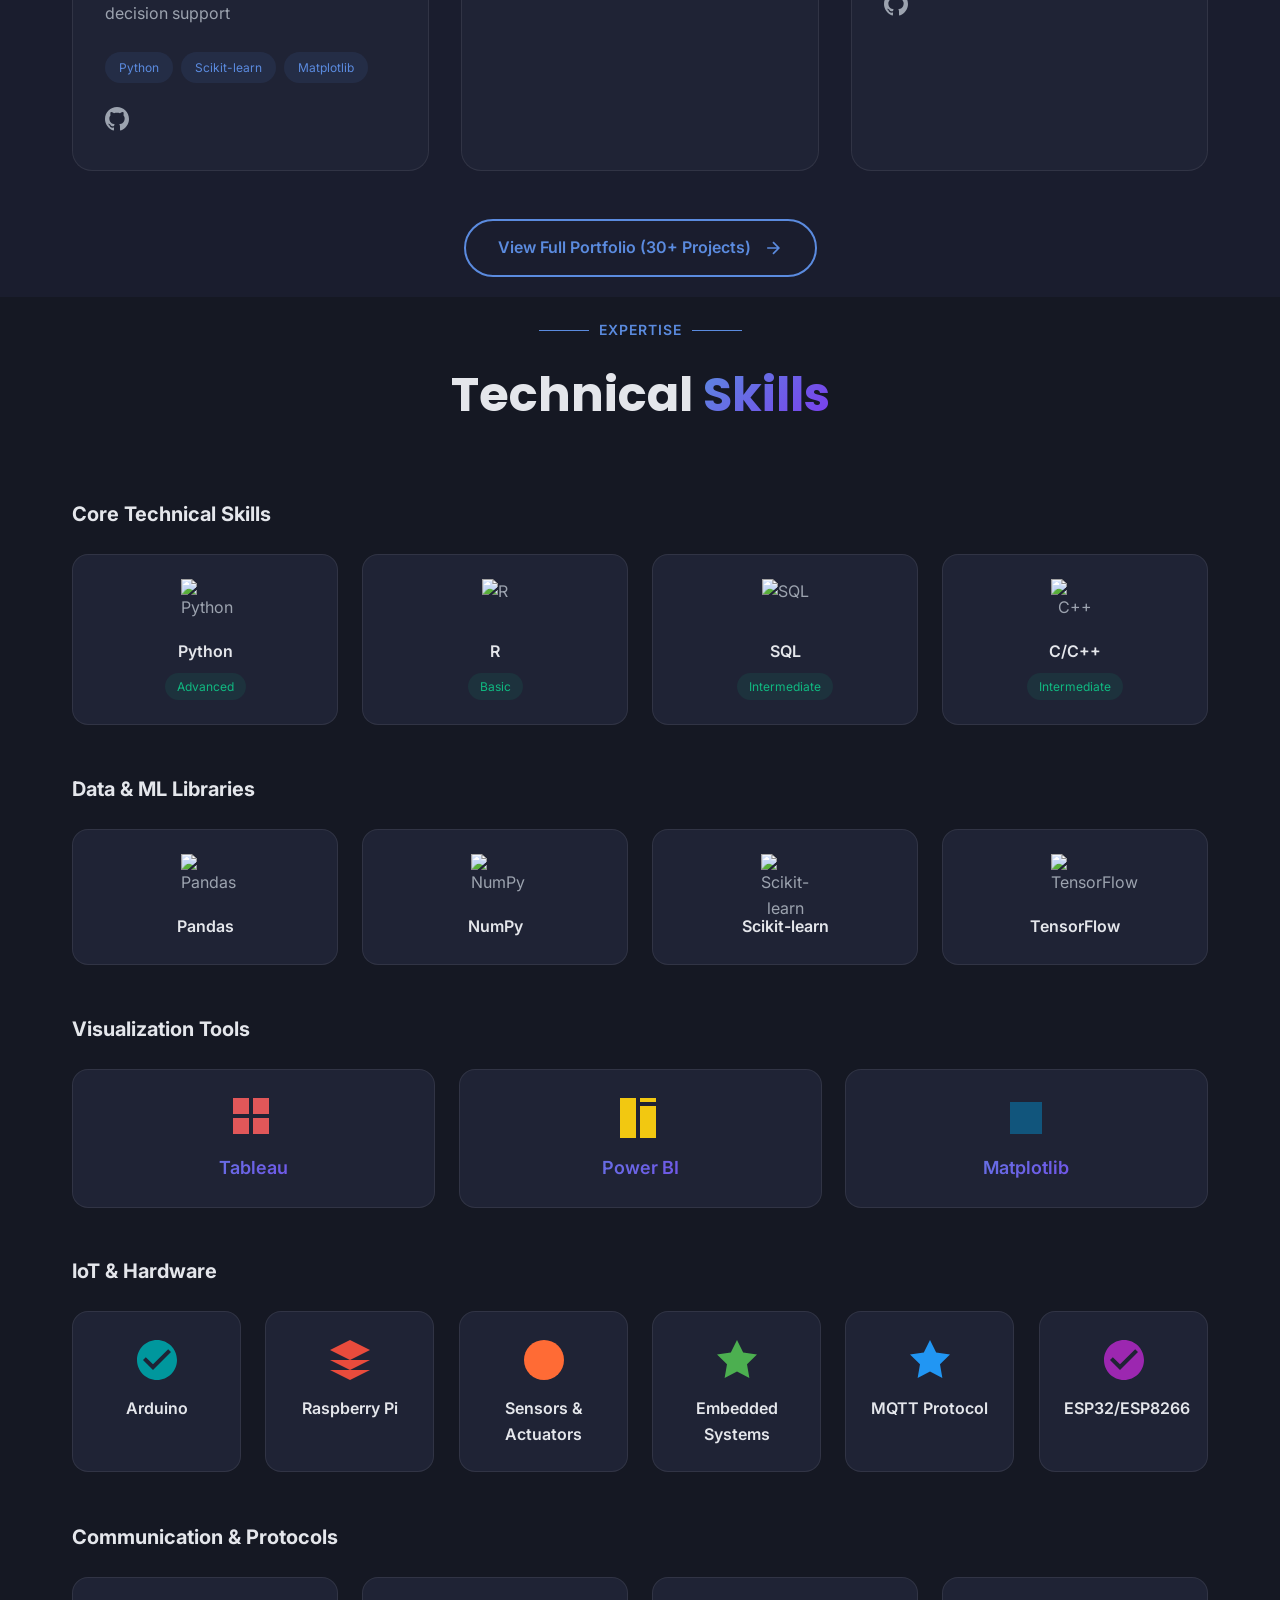
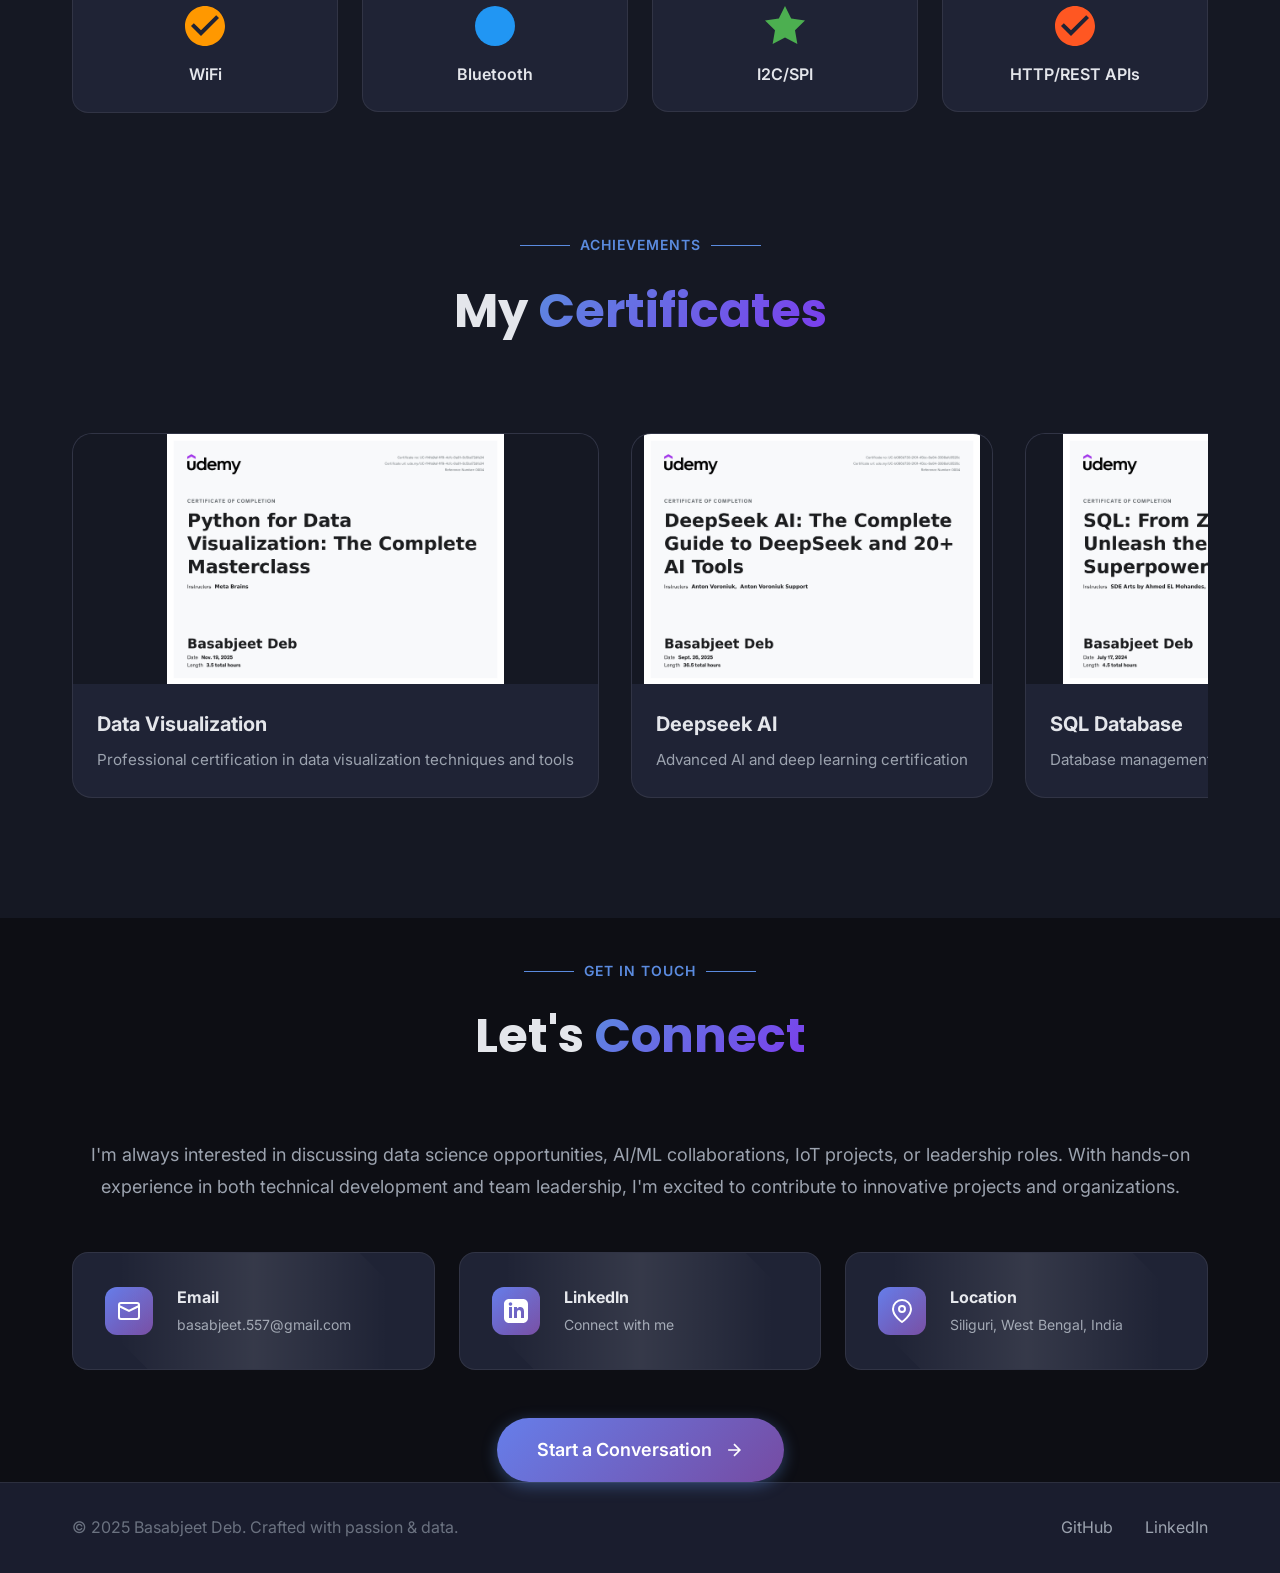
==== commit b2df8689: "Add hobbies page with poetry section and 2 new MCP certificates" ====
--- a/index.html
+++ b/index.html
@@ -73,6 +73,7 @@
                 <li><a href="#projects" class="nav-link">Projects</a></li>
                 <li><a href="#skills" class="nav-link">Skills</a></li>
                 <li><a href="#certificates" class="nav-link">Certificates</a></li>
+                <li><a href="hobbies.html" class="nav-link">Hobbies</a></li>
                 <li><a href="#contact" class="nav-link">Contact</a></li>
                 <li><a href="assets/doc/resume/BasabjeetDeb_Resume.pdf" download class="nav-resume">
                     <span>Resume</span>
@@ -886,6 +887,44 @@
                                 <p>Advanced C programming with focus on pointer concepts</p>
                             </div>
                         </div>
+
+                        <div class="certificate-card">
+                            <div class="certificate-image">
+                                <img src="assets/doc/certificates/Mcp.png" alt="MCP Certificate">
+                                <div class="certificate-overlay">
+                                    <a href="assets/doc/certificates/MCP.pdf" target="_blank" class="view-certificate">
+                                        <svg viewBox="0 0 24 24" fill="none" stroke="currentColor" stroke-width="2">
+                                            <path d="M1 12s4-8 11-8 11 8 11 8-4 8-11 8-11-8-11-8z"/>
+                                            <circle cx="12" cy="12" r="3"/>
+                                        </svg>
+                                        View Certificate
+                                    </a>
+                                </div>
+                            </div>
+                            <div class="certificate-info">
+                                <h3>MCP</h3>
+                                <p>Model Context Protocol certification</p>
+                            </div>
+                        </div>
+
+                        <div class="certificate-card">
+                            <div class="certificate-image">
+                                <img src="assets/doc/certificates/Mcp adv.png" alt="MCP Advanced Certificate">
+                                <div class="certificate-overlay">
+                                    <a href="assets/doc/certificates/MCP advance.pdf" target="_blank" class="view-certificate">
+                                        <svg viewBox="0 0 24 24" fill="none" stroke="currentColor" stroke-width="2">
+                                            <path d="M1 12s4-8 11-8 11 8 11 8-4 8-11 8-11-8-11-8z"/>
+                                            <circle cx="12" cy="12" r="3"/>
+                                        </svg>
+                                        View Certificate
+                                    </a>
+                                </div>
+                            </div>
+                            <div class="certificate-info">
+                                <h3>MCP Advanced</h3>
+                                <p>Advanced Model Context Protocol certification</p>
+                            </div>
+                        </div>
                     </div>
                 </div>
             </div>
--- a/css/styles.css
+++ b/css/styles.css
@@ -1231,7 +1231,7 @@
 /* Footer */
 .footer {
     background: var(--bg-tertiary);
-    padding: 3rem 0;
+    padding: 2rem 0;
     border-top: 1px solid var(--border-color);
 }
 
@@ -2896,12 +2896,13 @@
     width: 100%;
     height: 250px;
     overflow: hidden;
+    background: var(--bg-secondary);
 }
 
 .certificate-image img {
     width: 100%;
     height: 100%;
-    object-fit: cover;
+    object-fit: contain;
     transition: transform 0.4s ease;
 }
 
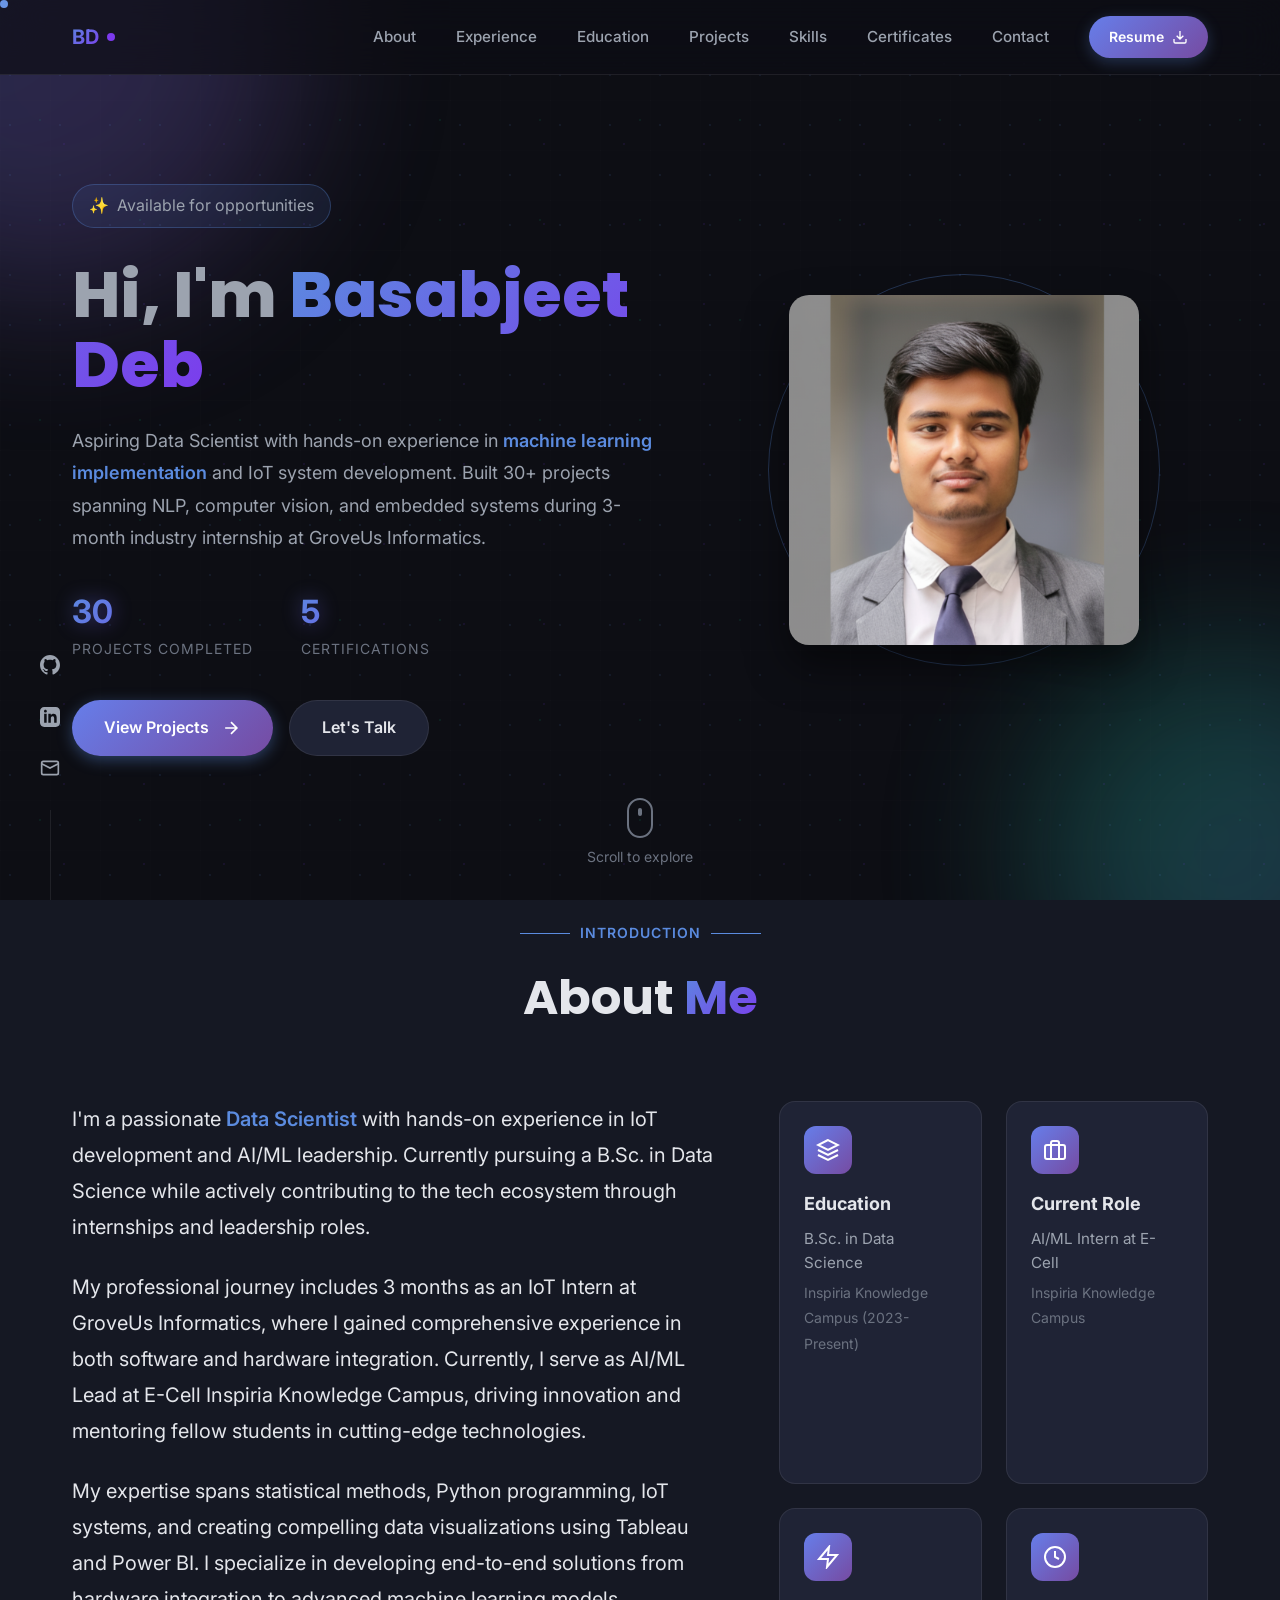
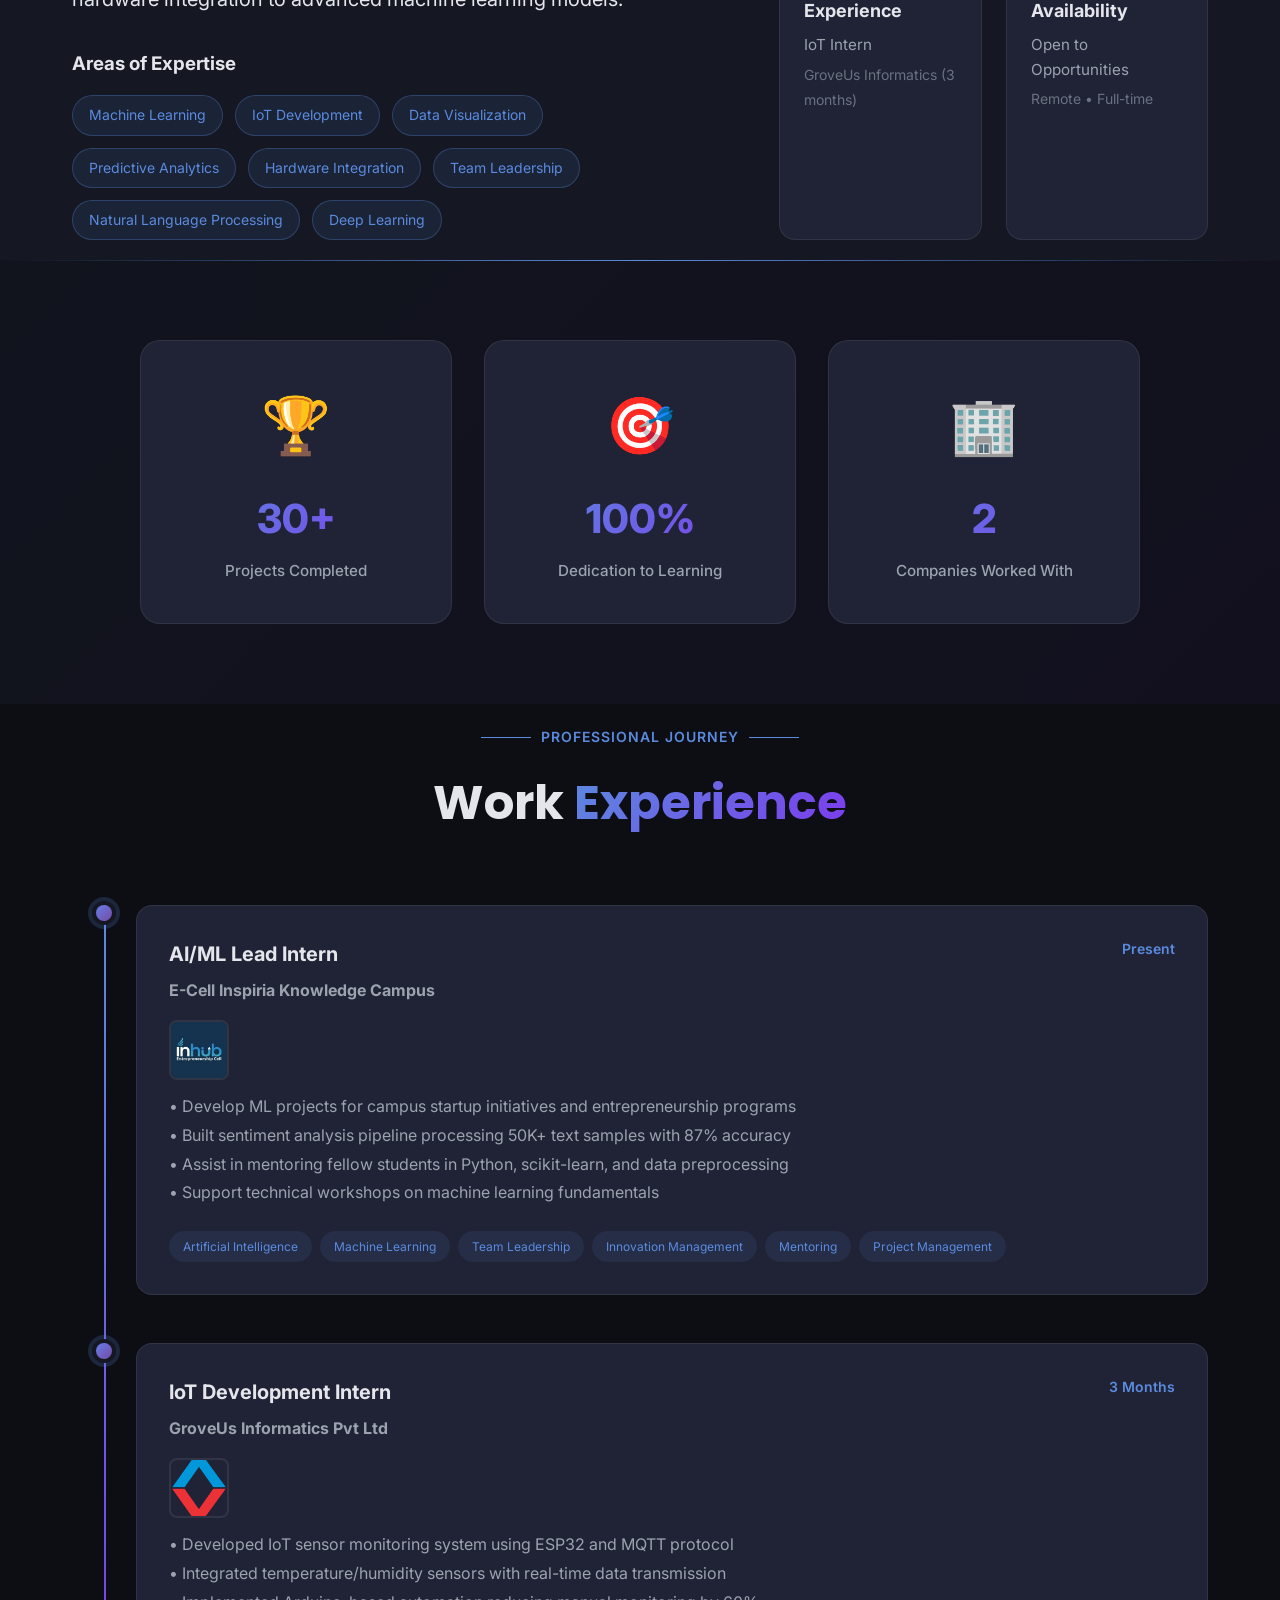
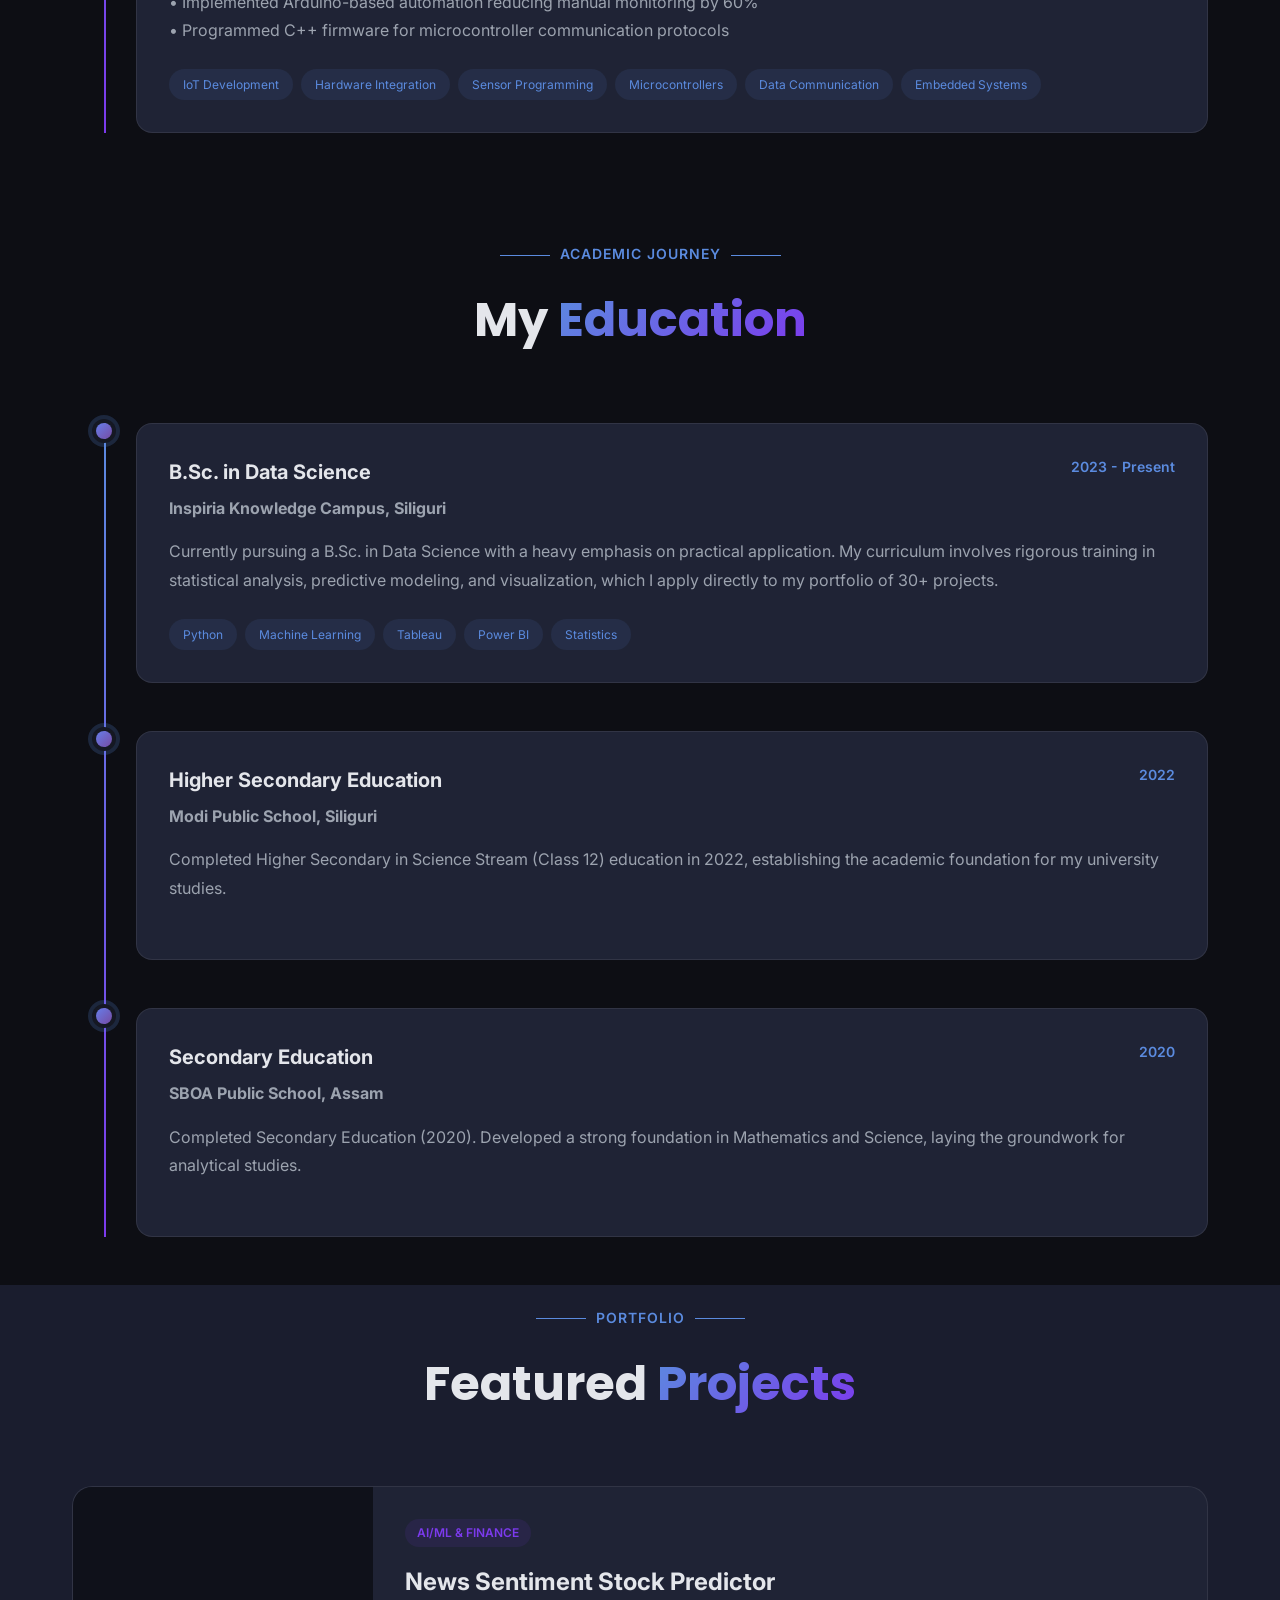
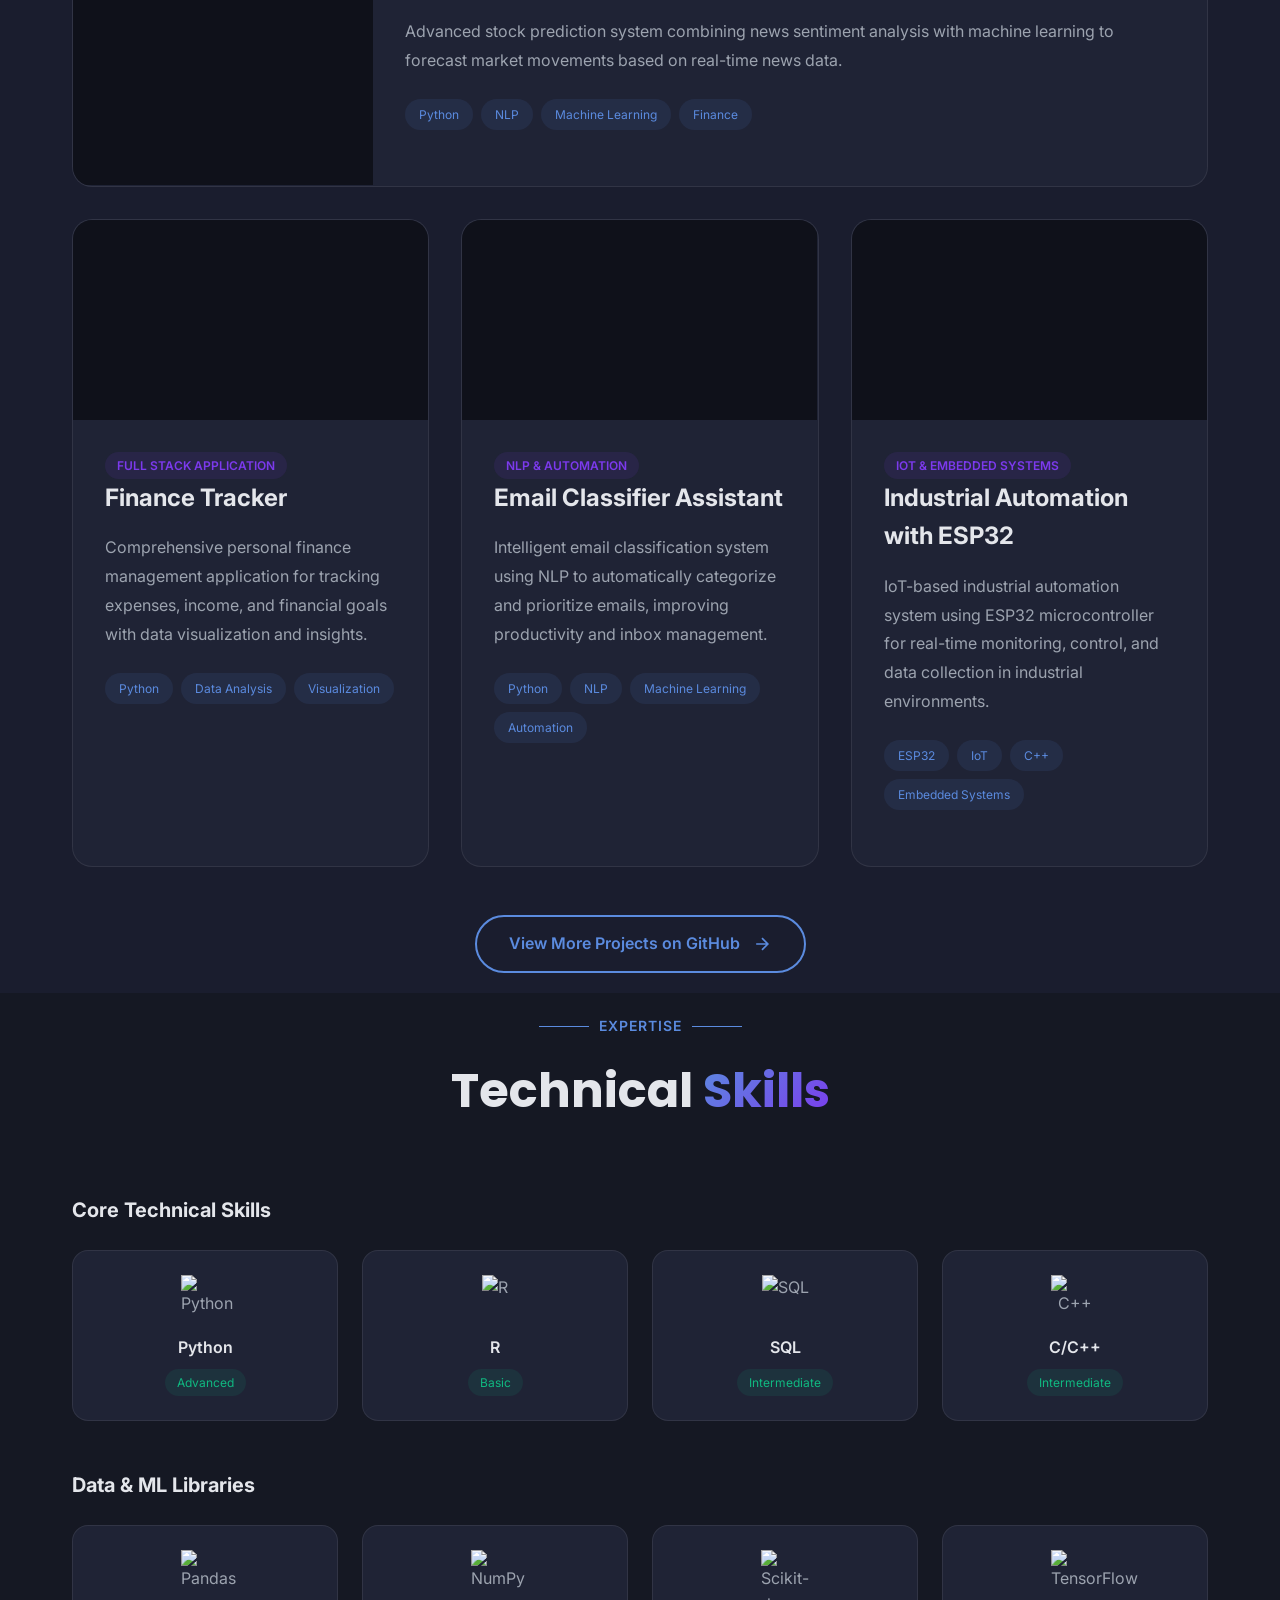
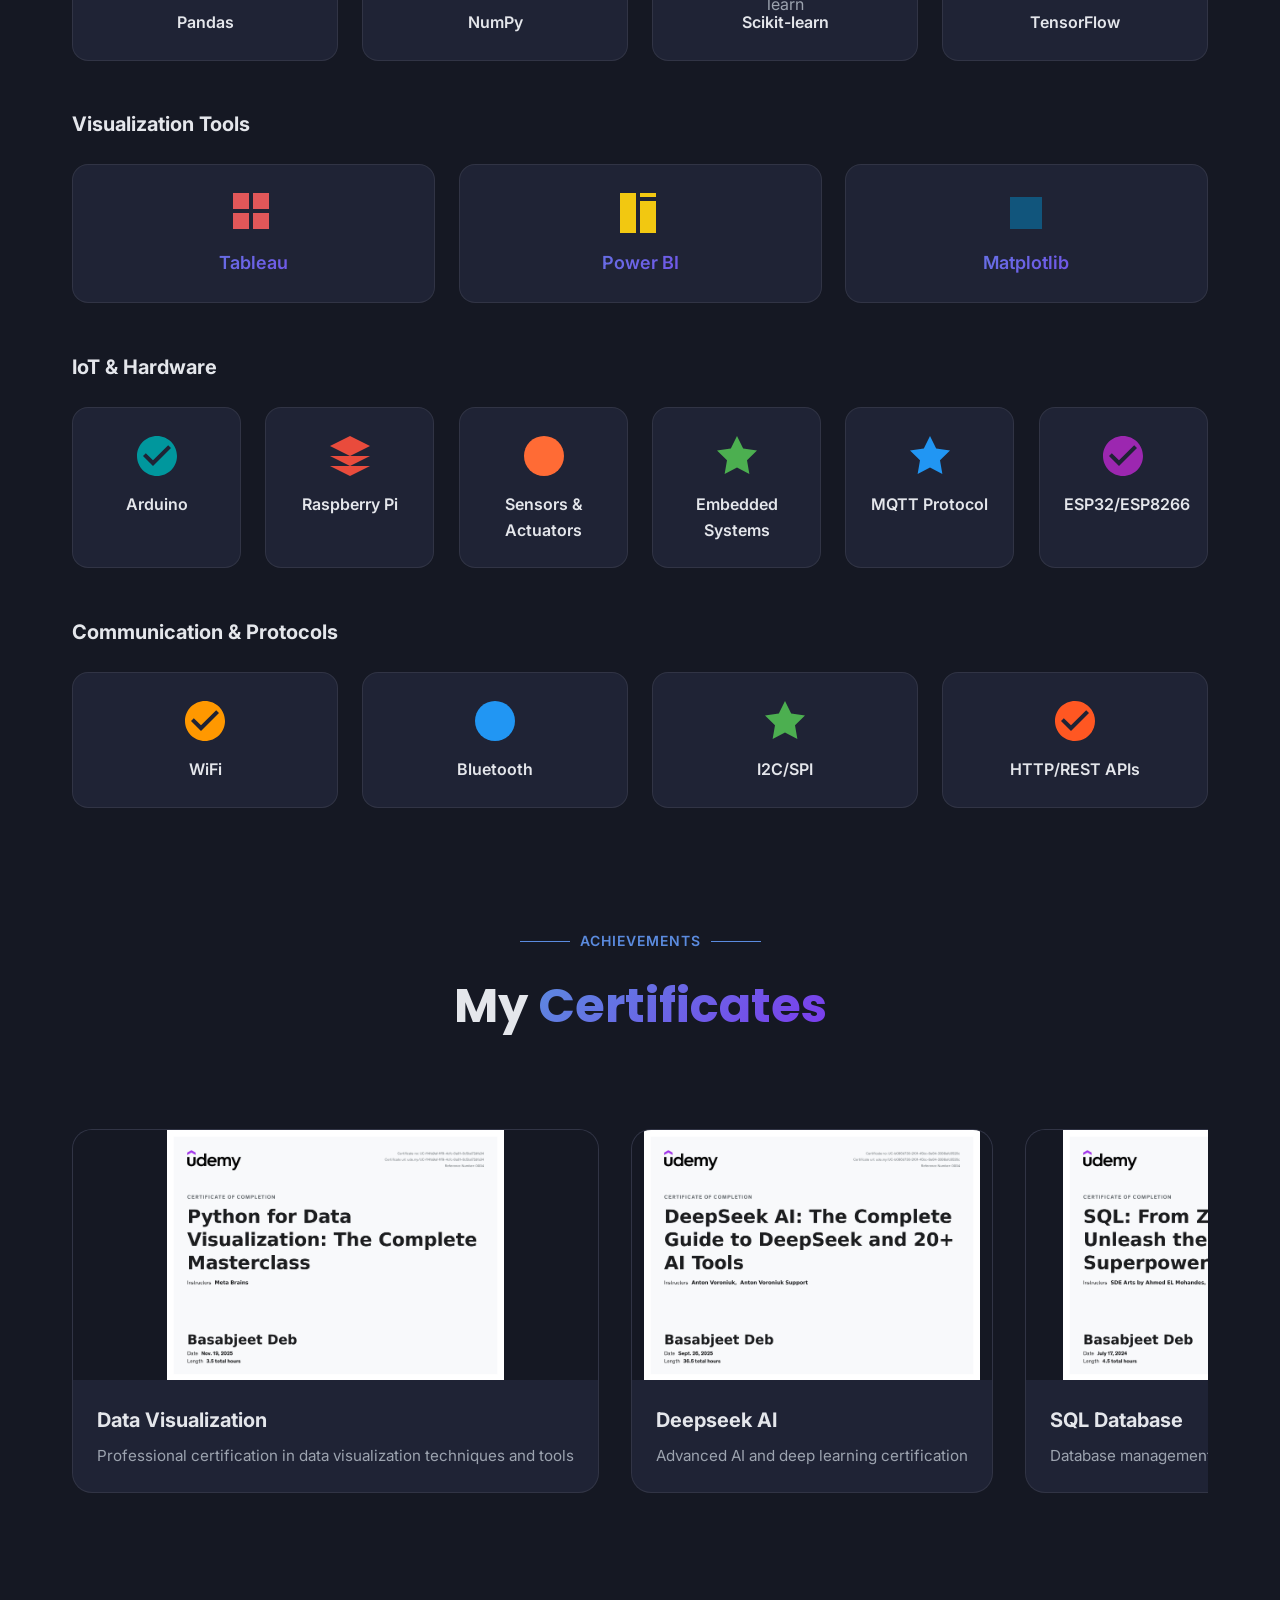
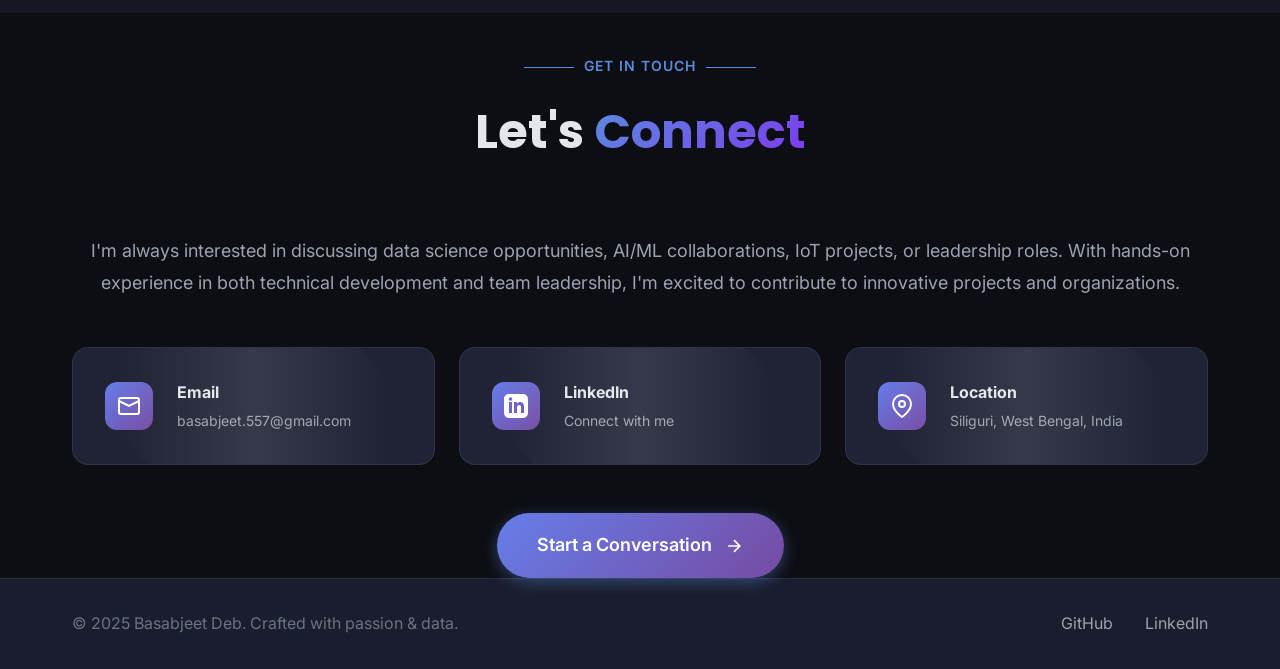
==== commit 359165ed: "Remove hobbies section and make project cards fully clickable" ====
--- a/index.html
+++ b/index.html
@@ -73,7 +73,6 @@
                 <li><a href="#projects" class="nav-link">Projects</a></li>
                 <li><a href="#skills" class="nav-link">Skills</a></li>
                 <li><a href="#certificates" class="nav-link">Certificates</a></li>
-                <li><a href="hobbies.html" class="nav-link">Hobbies</a></li>
                 <li><a href="#contact" class="nav-link">Contact</a></li>
                 <li><a href="assets/doc/resume/BasabjeetDeb_Resume.pdf" download class="nav-resume">
                     <span>Resume</span>
@@ -432,193 +431,92 @@
 
                 <div class="projects-grid">
                     
-                    <!-- Project 1: Sentiment Analysis (Major Project) -->
-                    <div class="project-card featured" data-aos="fade-up" data-aos-delay="100">
-                        <div class="project-image" style="background-image: url('https://images.unsplash.com/photo-1555949963-aa79dcee981c?auto=format&fit=crop&q=80&w=1000');">
+                    <!-- Project 1: News Sentiment Stock Predictor -->
+                    <a href="https://github.com/Basabjeet-Deb/News-Sentiment-Stock-Predictor" target="_blank" class="project-card featured" data-aos="fade-up" data-aos-delay="100">
+                        <div class="project-image" style="background-image: url('https://images.unsplash.com/photo-1611974789855-9c2a0a7236a3?auto=format&fit=crop&q=80&w=1000');">
                             <div class="project-overlay">
                                 <span class="project-number">01</span>
                             </div>
                         </div>
                         <div class="project-content">
                             <div class="project-header">
-                                <span class="project-category">NLP (Major Project)</span>
-                                <div class="project-links">
-                                    <a href="https://github.com/Basabjeet-Deb/Data-Science-Projects/tree/main/IMDB%20Sentiment%20Analysis" target="_blank" aria-label="GitHub">
-                                        <svg viewBox="0 0 24 24" fill="currentColor"><path d="M12 0c-6.626 0-12 5.373-12 12 0 5.302 3.438 9.8 8.207 11.387.599.111.793-.261.793-.577v-2.234c-3.338.726-4.033-1.416-4.033-1.416-.546-1.387-1.333-1.756-1.333-1.756-1.089-.745.083-.729.083-.729 1.205.084 1.839 1.237 1.839 1.237 1.07 1.834 2.807 1.304 3.492.997.107-.775.418-1.305.762-1.604-2.665-.305-5.467-1.334-5.467-5.931 0-1.311.469-2.381 1.236-3.221-.124-.303-.535-1.524.117-3.176 0 0 1.008-.322 3.301 1.23.957-.266 1.983-.399 3.003-.404 1.02.005 2.047.138 3.006.404 2.291-1.552 3.297-1.23 3.297-1.23.653 1.653.242 2.874.118 3.176.77.84 1.235 1.911 1.235 3.221 0 4.609-2.807 5.624-5.479 5.921.43.372.823 1.102.823 2.222v3.293c0 .319.192.694.801.576 4.765-1.589 8.199-6.086 8.199-11.386 0-6.627-5.373-12-12-12z"/></svg>
-                                    </a>
-                                </div>
-                            </div>
-                            <h3>IMDB Movie Review Sentiment Classifier</h3>
-                            <p><strong>Problem:</strong> Classify movie reviews as positive/negative from unstructured text data<br>
-                            <strong>Implementation:</strong> TF-IDF vectorization → Logistic Regression → 87% accuracy on 25K reviews<br>
-                            <strong>Outcome:</strong> Learned text preprocessing, feature engineering, and model evaluation metrics</p>
+                                <span class="project-category">AI/ML & Finance</span>
+                            </div>
+                            <h3>News Sentiment Stock Predictor</h3>
+                            <p>Advanced stock prediction system combining news sentiment analysis with machine learning to forecast market movements based on real-time news data.</p>
                             <div class="project-tech">
                                 <span>Python</span>
-                                <span>Scikit-learn</span>
-                                <span>NLTK</span>
-                                <span>Pandas</span>
-                            </div>
-                        </div>
-                    </div>
-
-                    <!-- Project 2: Drowsiness Detector -->
-                    <div class="project-card" data-aos="fade-up" data-aos-delay="200">
-                        <div class="project-image" style="background-image: url('https://images.unsplash.com/photo-1527430253228-e93688616381?auto=format&fit=crop&q=80&w=1000');">
+                                <span>NLP</span>
+                                <span>Machine Learning</span>
+                                <span>Finance</span>
+                            </div>
+                        </div>
+                    </a>
+
+                    <!-- Project 2: Finance Tracker -->
+                    <a href="https://github.com/Basabjeet-Deb/Finance-Tracker" target="_blank" class="project-card" data-aos="fade-up" data-aos-delay="200">
+                        <div class="project-image" style="background-image: url('https://images.unsplash.com/photo-1554224155-8d04cb21cd6c?auto=format&fit=crop&q=80&w=1000');">
                             <div class="project-overlay">
                                 <span class="project-number">02</span>
                             </div>
                         </div>
                         <div class="project-content">
-                            <span class="project-category">Computer Vision</span>
-                            <h3>Real-time Driver Drowsiness Detection</h3>
-                            <p><strong>Problem:</strong> Detect driver fatigue through eye movement analysis to prevent accidents<br>
-                            <strong>Implementation:</strong> OpenCV eye detection → CNN model → real-time alert system<br>
-                            <strong>Outcome:</strong> 92% detection accuracy, 15ms processing latency per frame</p>
+                            <span class="project-category">Full Stack Application</span>
+                            <h3>Finance Tracker</h3>
+                            <p>Comprehensive personal finance management application for tracking expenses, income, and financial goals with data visualization and insights.</p>
                             <div class="project-tech">
                                 <span>Python</span>
-                                <span>OpenCV</span>
-                                <span>Keras</span>
-                            </div>
-                            <div class="project-links-footer">
-                                <a href="https://github.com/Basabjeet-Deb/Data-Science-Projects/tree/main/Drowsiness-Detector" target="_blank" aria-label="GitHub">
-                                    <svg viewBox="0 0 24 24" fill="currentColor"><path d="M12 0c-6.626 0-12 5.373-12 12 0 5.302 3.438 9.8 8.207 11.387.599.111.793-.261.793-.577v-2.234c-3.338.726-4.033-1.416-4.033-1.416-.546-1.387-1.333-1.756-1.333-1.756-1.089-.745.083-.729.083-.729 1.205.084 1.839 1.237 1.839 1.237 1.07 1.834 2.807 1.304 3.492.997.107-.775.418-1.305.762-1.604-2.665-.305-5.467-1.334-5.467-5.931 0-1.311.469-2.381 1.236-3.221-.124-.303-.535-1.524.117-3.176 0 0 1.008-.322 3.301 1.23.957-.266 1.983-.399 3.003-.404 1.02.005 2.047.138 3.006.404 2.291-1.552 3.297-1.23 3.297-1.23.653 1.653.242 2.874.118 3.176.77.84 1.235 1.911 1.235 3.221 0 4.609-2.807 5.624-5.479 5.921.43.372.823 1.102.823 2.222v3.293c0 .319.192.694.801.576 4.765-1.589 8.199-6.086 8.199-11.386 0-6.627-5.373-12-12-12z"/></svg>
-                                </a>
-                            </div>
-                        </div>
-                    </div>
-
-                    <!-- Project 3: Medical Cost Predictor -->
-                    <div class="project-card" data-aos="fade-up" data-aos-delay="300">
-                        <div class="project-image" style="background-image: url('https://images.unsplash.com/photo-1576091160399-112ba8d25d1d?auto=format&fit=crop&q=80&w=1000');">
+                                <span>Data Analysis</span>
+                                <span>Visualization</span>
+                            </div>
+                        </div>
+                    </a>
+
+                    <!-- Project 3: Email Classifier Assistant -->
+                    <a href="https://github.com/Basabjeet-Deb/Email-Classifier-Assistant" target="_blank" class="project-card" data-aos="fade-up" data-aos-delay="300">
+                        <div class="project-image" style="background-image: url('https://images.unsplash.com/photo-1596526131083-e8c633c948d2?auto=format&fit=crop&q=80&w=1000');">
                             <div class="project-overlay">
                                 <span class="project-number">03</span>
                             </div>
                         </div>
                         <div class="project-content">
-                            <span class="project-category">Healthcare (Regression)</span>
-                            <h3>Healthcare Cost Prediction Model</h3>
-                            <p><strong>Problem:</strong> Predict medical insurance costs based on patient demographics and health factors<br>
-                            <strong>Implementation:</strong> Feature engineering → Random Forest Regression → hyperparameter tuning<br>
-                            <strong>Outcome:</strong> R² = 0.84, identified smoking as strongest cost predictor (3x impact)</p>
+                            <span class="project-category">NLP & Automation</span>
+                            <h3>Email Classifier Assistant</h3>
+                            <p>Intelligent email classification system using NLP to automatically categorize and prioritize emails, improving productivity and inbox management.</p>
                             <div class="project-tech">
                                 <span>Python</span>
-                                <span>Scikit-learn</span>
-                                <span>Pandas</span>
-                            </div>
-                            <div class="project-links-footer">
-                                <a href="https://github.com/Basabjeet-Deb/Data-Science-Projects/tree/main/Medical%20Cost%20Prediction" target="_blank" aria-label="GitHub">
-                                    <svg viewBox="0 0 24 24" fill="currentColor"><path d="M12 0c-6.626 0-12 5.373-12 12 0 5.302 3.438 9.8 8.207 11.387.599.111.793-.261.793-.577v-2.234c-3.338.726-4.033-1.416-4.033-1.416-.546-1.387-1.333-1.756-1.333-1.756-1.089-.745.083-.729.083-.729 1.205.084 1.839 1.237 1.839 1.237 1.07 1.834 2.807 1.304 3.492.997.107-.775.418-1.305.762-1.604-2.665-.305-5.467-1.334-5.467-5.931 0-1.311.469-2.381 1.236-3.221-.124-.303-.535-1.524.117-3.176 0 0 1.008-.322 3.301 1.23.957-.266 1.983-.399 3.003-.404 1.02.005 2.047.138 3.006.404 2.291-1.552 3.297-1.23 3.297-1.23.653 1.653.242 2.874.118 3.176.77.84 1.235 1.911 1.235 3.221 0 4.609-2.807 5.624-5.479 5.921.43.372.823 1.102.823 2.222v3.293c0 .319.192.694.801.576 4.765-1.589 8.199-6.086 8.199-11.386 0-6.627-5.373-12-12-12z"/></svg>
-                                </a>
-                            </div>
-                        </div>
-                    </div>
-
-                    <!-- Project 4: Customer Churn Prediction -->
-                    <div class="project-card" data-aos="fade-up" data-aos-delay="100">
-                        <div class="project-image" style="background-image: url('https://images.unsplash.com/photo-1551288049-bebda4e38f71?auto=format&fit=crop&q=80&w=1000');">
+                                <span>NLP</span>
+                                <span>Machine Learning</span>
+                                <span>Automation</span>
+                            </div>
+                        </div>
+                    </a>
+
+                    <!-- Project 4: Industrial Automation ESP32 -->
+                    <a href="https://github.com/Basabjeet-Deb/industrial-automation-esp32" target="_blank" class="project-card" data-aos="fade-up" data-aos-delay="100">
+                        <div class="project-image" style="background-image: url('https://images.unsplash.com/photo-1581092160562-40aa08e78837?auto=format&fit=crop&q=80&w=1000');">
                             <div class="project-overlay">
                                 <span class="project-number">04</span>
                             </div>
                         </div>
                         <div class="project-content">
-                            <span class="project-category">Business Analytics</span>
-                            <h3>Customer Retention Analytics</h3>
-                            <p><strong>Problem:</strong> Identify high-risk customers before they cancel subscriptions<br>
-                            <strong>Implementation:</strong> Logistic regression with SMOTE for class imbalance → feature importance analysis<br>
-                            <strong>Outcome:</strong> 89% precision, reduced false positives by 40% vs baseline model</p>
+                            <span class="project-category">IoT & Embedded Systems</span>
+                            <h3>Industrial Automation with ESP32</h3>
+                            <p>IoT-based industrial automation system using ESP32 microcontroller for real-time monitoring, control, and data collection in industrial environments.</p>
                             <div class="project-tech">
-                                <span>Python</span>
-                                <span>Classification</span>
-                                <span>Pandas</span>
-                            </div>
-                            <div class="project-links-footer">
-                                <a href="https://github.com/Basabjeet-Deb/Data-Science-Projects/tree/main/Customer%20Churn%20Prediction" target="_blank" aria-label="GitHub">
-                                    <svg viewBox="0 0 24 24" fill="currentColor"><path d="M12 0c-6.626 0-12 5.373-12 12 0 5.302 3.438 9.8 8.207 11.387.599.111.793-.261.793-.577v-2.234c-3.338.726-4.033-1.416-4.033-1.416-.546-1.387-1.333-1.756-1.333-1.756-1.089-.745.083-.729.083-.729 1.205.084 1.839 1.237 1.839 1.237 1.07 1.834 2.807 1.304 3.492.997.107-.775.418-1.305.762-1.604-2.665-.305-5.467-1.334-5.467-5.931 0-1.311.469-2.381 1.236-3.221-.124-.303-.535-1.524.117-3.176 0 0 1.008-.322 3.301 1.23.957-.266 1.983-.399 3.003-.404 1.02.005 2.047.138 3.006.404 2.291-1.552 3.297-1.23 3.297-1.23.653 1.653.242 2.874.118 3.176.77.84 1.235 1.911 1.235 3.221 0 4.609-2.807 5.624-5.479 5.921.43.372.823 1.102.823 2.222v3.293c0 .319.192.694.801.576 4.765-1.589 8.199-6.086 8.199-11.386 0-6.627-5.373-12-12-12z"/></svg>
-                                </a>
-                            </div>
-                        </div>
-                    </div>
-
-                    <!-- Project 5: Heart Stroke Prediction -->
-                    <div class="project-card" data-aos="fade-up" data-aos-delay="200">
-                        <div class="project-image" style="background-image: url('https://images.unsplash.com/photo-1530026405186-ed1f139313f8?auto=format&fit=crop&q=80&w=1000');">
-                            <div class="project-overlay">
-                                <span class="project-number">05</span>
-                            </div>
-                        </div>
-                        <div class="project-content">
-                            <span class="project-category">Healthcare (Classification)</span>
-                            <h3>Stroke Risk Assessment System</h3>
-                            <p><strong>Problem:</strong> Early stroke risk detection from patient medical history and vitals<br>
-                            <strong>Implementation:</strong> Gradient Boosting with cross-validation → SHAP for model interpretability<br>
-                            <strong>Outcome:</strong> 91% recall for high-risk cases, deployed insights for clinical decision support</p>
-                            <div class="project-tech">
-                                <span>Python</span>
-                                <span>Scikit-learn</span>
-                                <span>Matplotlib</span>
-                            </div>
-                            <div class="project-links-footer">
-                                <a href="https://github.com/Basabjeet-Deb/Data-Science-Projects/tree/main/Heart%20Stroke%20Prediction" target="_blank" aria-label="GitHub">
-                                    <svg viewBox="0 0 24 24" fill="currentColor"><path d="M12 0c-6.626 0-12 5.373-12 12 0 5.302 3.438 9.8 8.207 11.387.599.111.793-.261.793-.577v-2.234c-3.338.726-4.033-1.416-4.033-1.416-.546-1.387-1.333-1.756-1.333-1.756-1.089-.745.083-.729.083-.729 1.205.084 1.839 1.237 1.839 1.237 1.07 1.834 2.807 1.304 3.492.997.107-.775.418-1.305.762-1.604-2.665-.305-5.467-1.334-5.467-5.931 0-1.311.469-2.381 1.236-3.221-.124-.303-.535-1.524.117-3.176 0 0 1.008-.322 3.301 1.23.957-.266 1.983-.399 3.003-.404 1.02.005 2.047.138 3.006.404 2.291-1.552 3.297-1.23 3.297-1.23.653 1.653.242 2.874.118 3.176.77.84 1.235 1.911 1.235 3.221 0 4.609-2.807 5.624-5.479 5.921.43.372.823 1.102.823 2.222v3.293c0 .319.192.694.801.576 4.765-1.589 8.199-6.086 8.199-11.386 0-6.627-5.373-12-12-12z"/></svg>
-                                </a>
-                            </div>
-                        </div>
-                    </div>
-
-                    <!-- Project 6: House Price Prediction (NEW) -->
-                    <div class="project-card" data-aos="fade-up" data-aos-delay="300">
-                        <!-- USING ONLINE IMAGE -->
-                        <div class="project-image" style="background-image: url('https://images.unsplash.com/photo-1583608205776-bfd35f0d9f83?auto=format&fit=crop&q=80&w=1000');">
-                            <div class="project-overlay">
-                                <span class="project-number">06</span>
-                            </div>
-                        </div>
-                        <div class="project-content">
-                            <span class="project-category">Finance (Regression)</span>
-                            <h3>House Price Prediction</h3>
-                            <p>A model from my minor projects to predict house prices based on features like location, size, and amenities.</p>
-                            <div class="project-tech">
-                                <span>Python</span>
-                                <span>Scikit-learn</span>
-                                <span>Regression</span>
-                            </div>
-                            <div class="project-links-footer">
-                                <a href="https://github.com/Basabjeet-Deb/Data-Science-Projects/tree/main/House%20Price%20Prediction" target="_blank" aria-label="GitHub">
-                                    <svg viewBox="0 0 24 24" fill="currentColor"><path d="M12 0c-6.626 0-12 5.373-12 12 0 5.302 3.438 9.8 8.207 11.387.599.111.793-.261.793-.577v-2.234c-3.338.726-4.033-1.416-4.033-1.416-.546-1.387-1.333-1.756-1.333-1.756-1.089-.745.083-.729.083-.729 1.205.084 1.839 1.237 1.839 1.237 1.07 1.834 2.807 1.304 3.492.997.107-.775.418-1.305.762-1.604-2.665-.305-5.467-1.334-5.467-5.931 0-1.311.469-2.381 1.236-3.221-.124-.303-.535-1.524.117-3.176 0 0 1.008-.322 3.301 1.23.957-.266 1.983-.399 3.003-.404 1.02.005 2.047.138 3.006.404 2.291-1.552 3.297-1.23 3.297-1.23.653 1.653.242 2.874.118 3.176.77.84 1.235 1.911 1.235 3.221 0 4.609-2.807 5.624-5.479 5.921.43.372.823 1.102.823 2.222v3.293c0 .319.192.694.801.576 4.765-1.589 8.199-6.086 8.199-11.386 0-6.627-5.373-12-12-12z"/></svg>
-                                </a>
-                            </div>
-                        </div>
-                    </div>
-
-                    <!-- Project 7: Titanic Survival (NEW & FIXED) -->
-                    <div class="project-card" data-aos="fade-up" data-aos-delay="100">
-                        <div class="project-image" style="background-image: url('https://images.unsplash.com/photo-1464037866556-6812c9d1c72e?auto=format&fit=crop&q=80&w=1000');">
-                            <div class="project-overlay">
-                                <span class="project-number">07</span>
-                            </div>
-                        </div>
-                        <div class="project-content">
-                            <span class="project-category">Classic ML (Classification)</span>
-                            <h3>Titanic Survival Prediction</h3>
-                            <p>The classic Kaggle challenge to predict passenger survival on the Titanic based on features like age, class, and sex.</p>
-                            <div class="project-tech">
-                                <span>Python</span>
-                                <span>Scikit-learn</span>
-                                <span>Pandas</span>
-                            </div>
-                            <div class="project-links-footer">
-                                <a href="https://github.com/Basabjeet-Deb/Data-Science-Projects/tree/main/Titanic%20Survival%20Prediction" target="_blank" aria-label="GitHub">
-                                    <svg viewBox="0 0 24 24" fill="currentColor"><path d="M12 0c-6.626 0-12 5.373-12 12 0 5.302 3.438 9.8 8.207 11.387.599.111.793-.261.793-.577v-2.234c-3.338.726-4.033-1.416-4.033-1.416-.546-1.387-1.333-1.756-1.333-1.756-1.089-.745.083-.729.083-.729 1.205.084 1.839 1.237 1.839 1.237 1.07 1.834 2.807 1.304 3.492.997.107-.775.418-1.305.762-1.604-2.665-.305-5.467-1.334-5.467-5.931 0-1.311.469-2.381 1.236-3.221-.124-.303-.535-1.524.117-3.176 0 0 1.008-.322 3.301 1.23.957-.266 1.983-.399 3.003-.404 1.02.005 2.047.138 3.006.404 2.291-1.552 3.297-1.23 3.297-1.23.653 1.653.242 2.874.118 3.176.77.84 1.235 1.911 1.235 3.221 0 4.609-2.807 5.624-5.479 5.921.43.372.823 1.102.823 2.222v3.293c0 .319.192.694.801.576 4.765-1.589 8.199-6.086 8.199-11.386 0-6.627-5.373-12-12-12z"/></svg>
-                                </a>
-                            </div>
-                        </div>
-                    </div>
+                                <span>ESP32</span>
+                                <span>IoT</span>
+                                <span>C++</span>
+                                <span>Embedded Systems</span>
+                            </div>
+                        </div>
+                    </a>
 
                 </div>
 
                 <div class="view-more" data-aos="fade-up">
-                    <a href="https://github.com/Basabjeet-Deb/Data-Science-Projects" target="_blank" class="btn btn-outline">
-                        View Full Portfolio (30+ Projects)
+                    <a href="https://github.com/Basabjeet-Deb" target="_blank" class="btn btn-outline">
+                        View More Projects on GitHub
                         <svg viewBox="0 0 24 24" fill="none" stroke="currentColor" stroke-width="2" style="width: 20px; height: 20px;">
                             <path d="M5 12h14M12 5l7 7-7 7"/>
                         </svg>
--- a/css/styles.css
+++ b/css/styles.css
@@ -918,6 +918,9 @@
     overflow: hidden;
     border: 1px solid var(--border-color);
     transition: var(--transition-base);
+    text-decoration: none;
+    color: inherit;
+    display: block;
 }
 
 .project-card:hover {
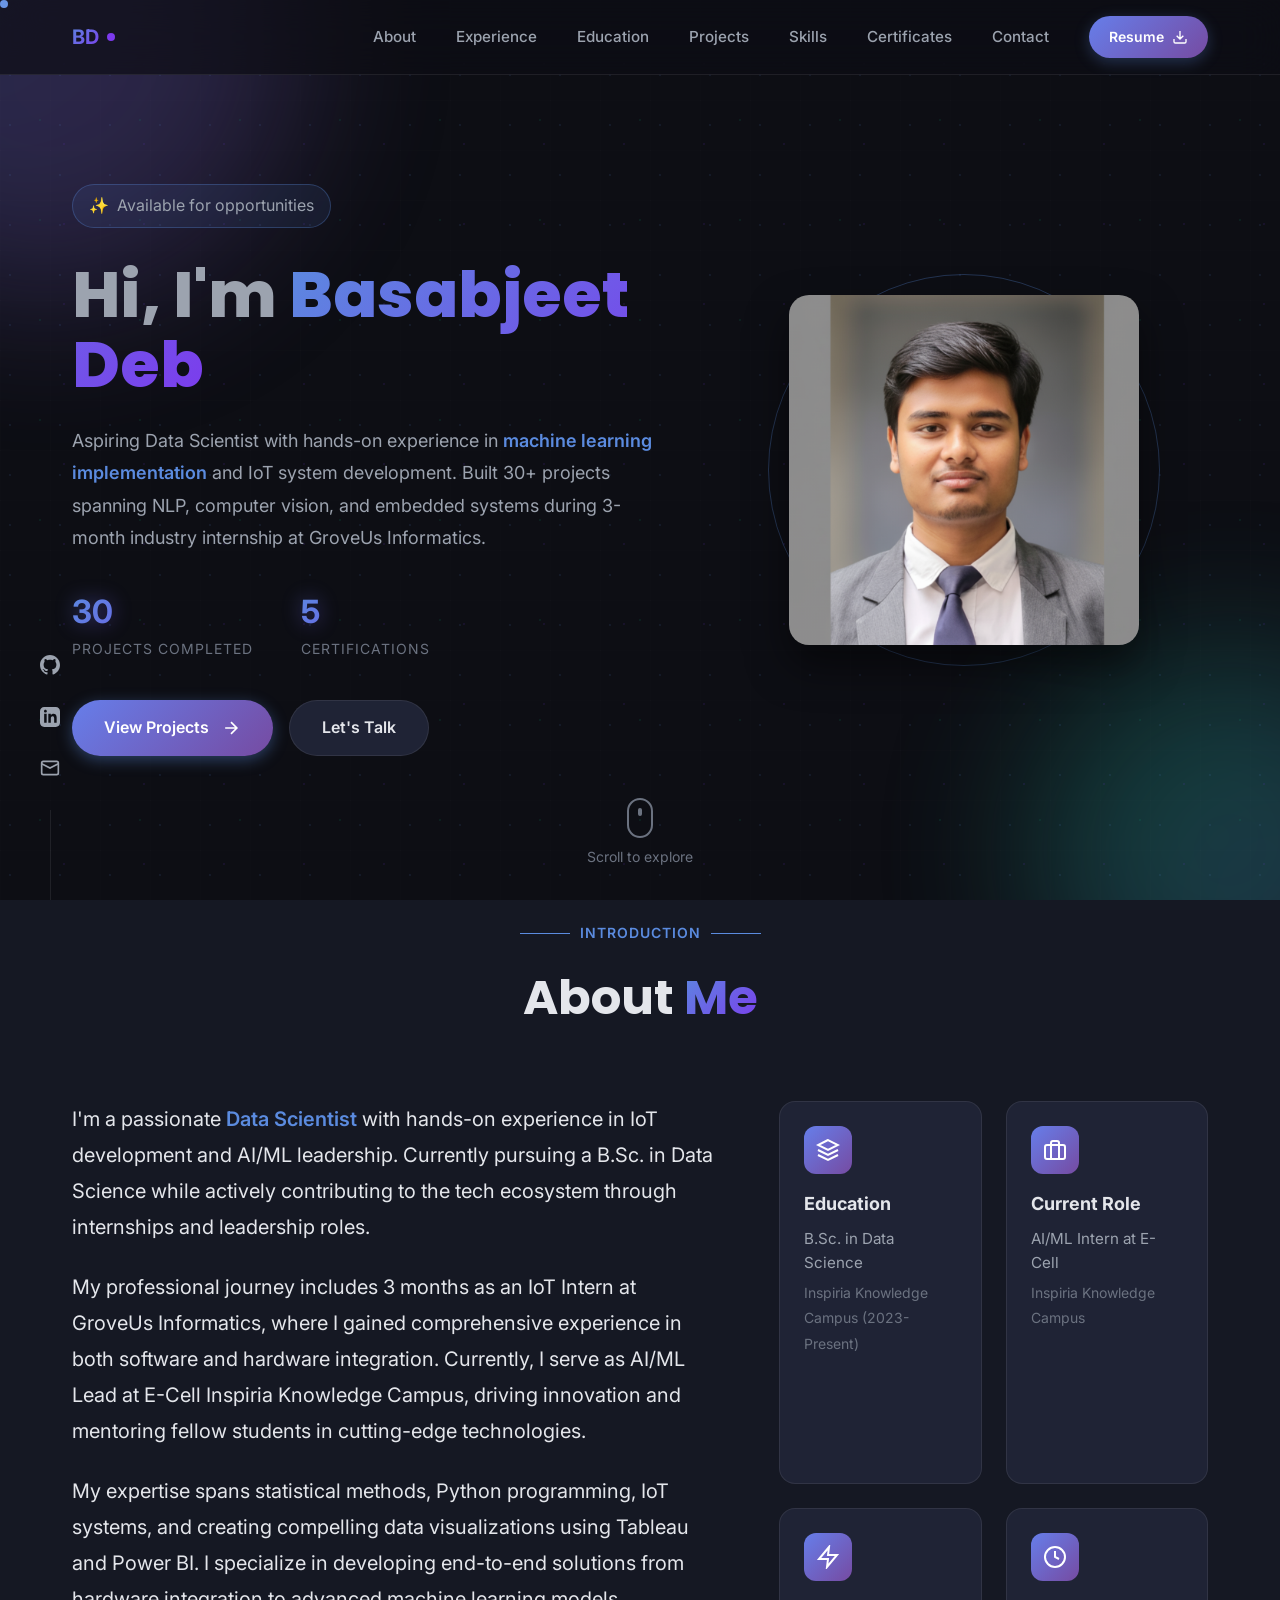
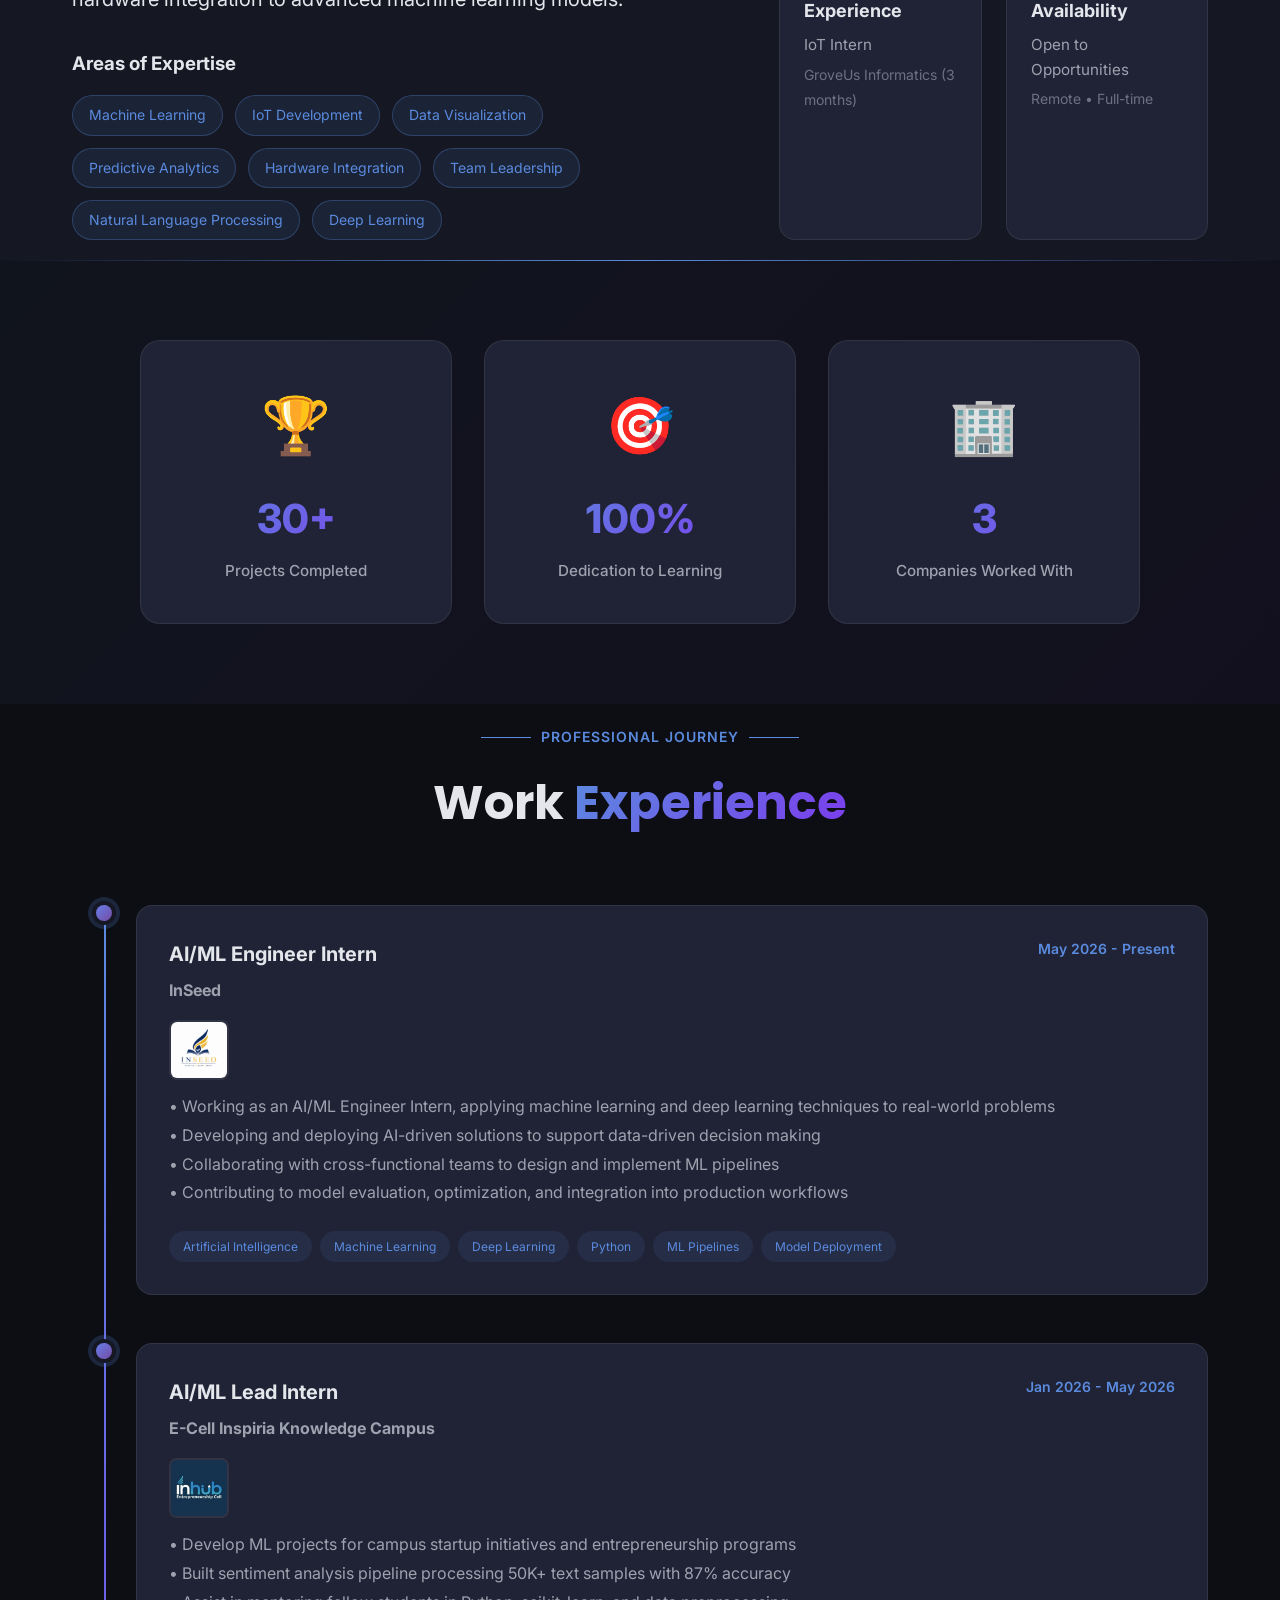
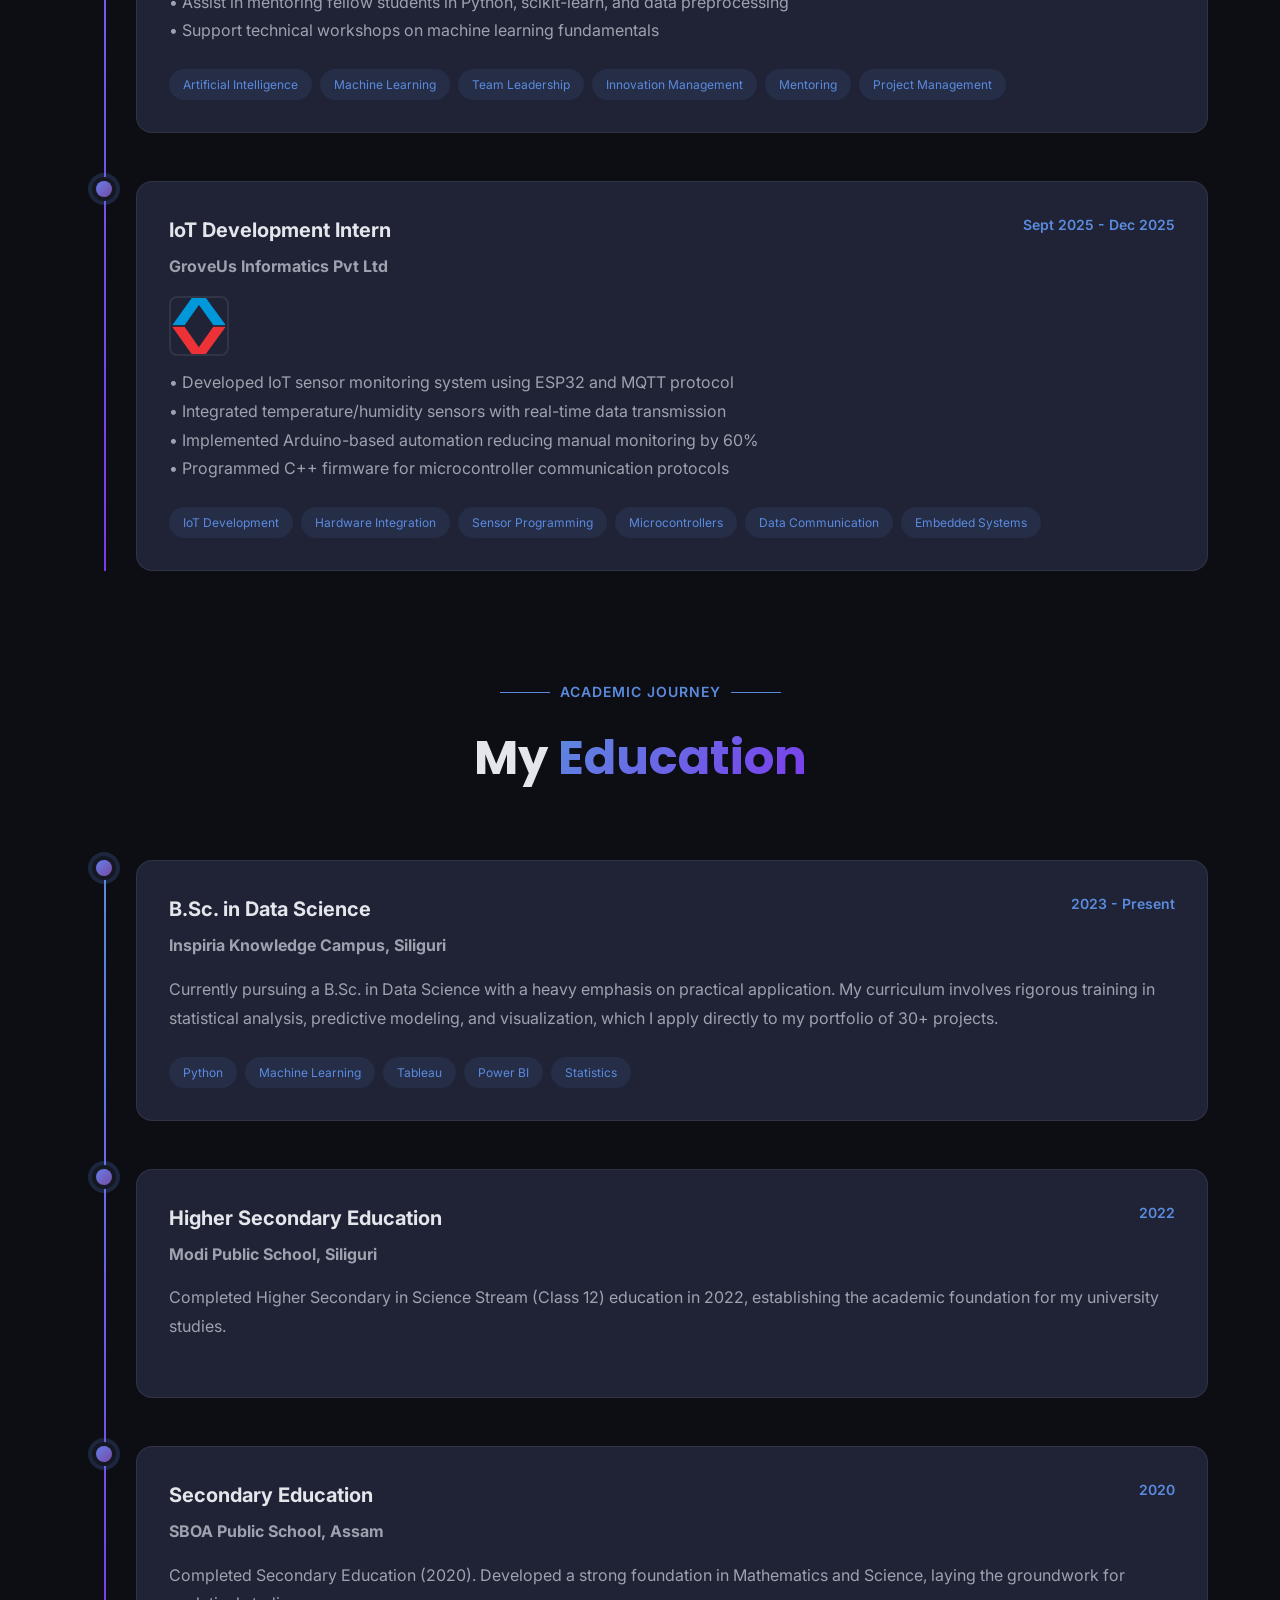
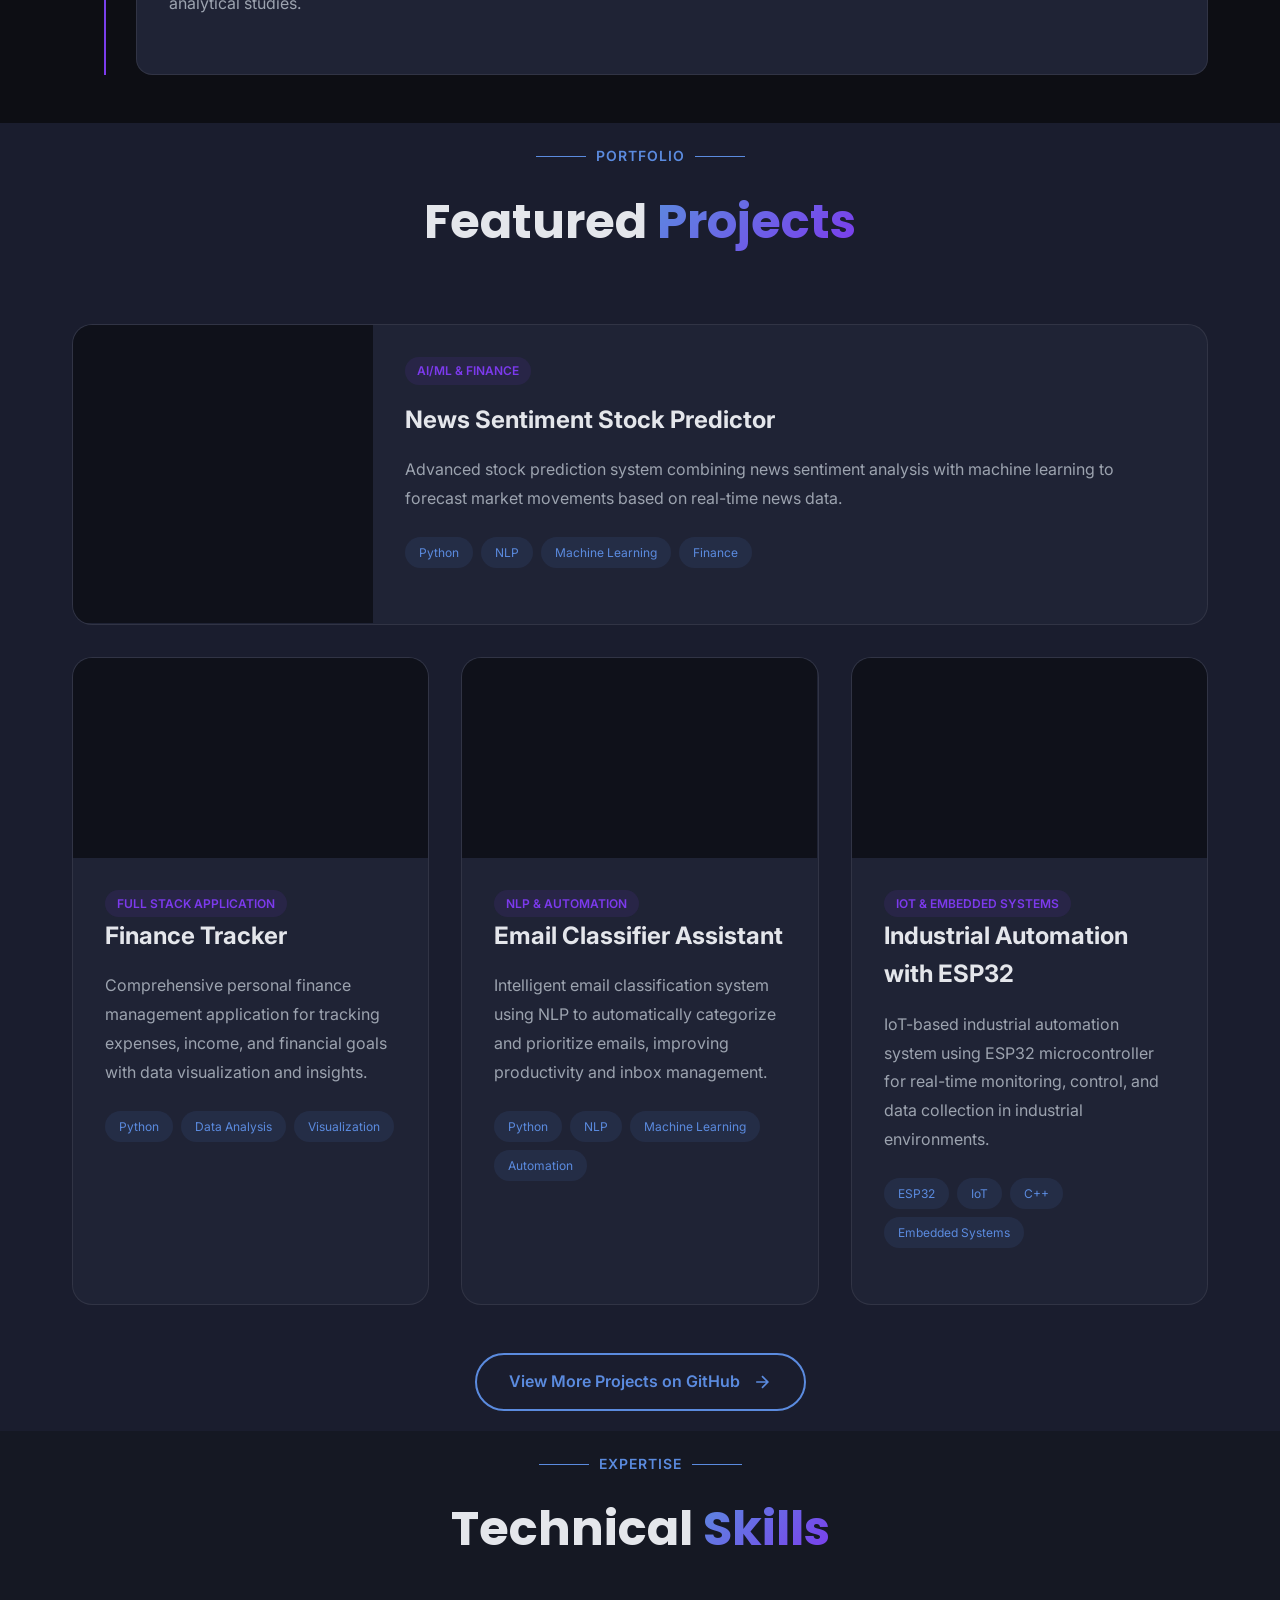
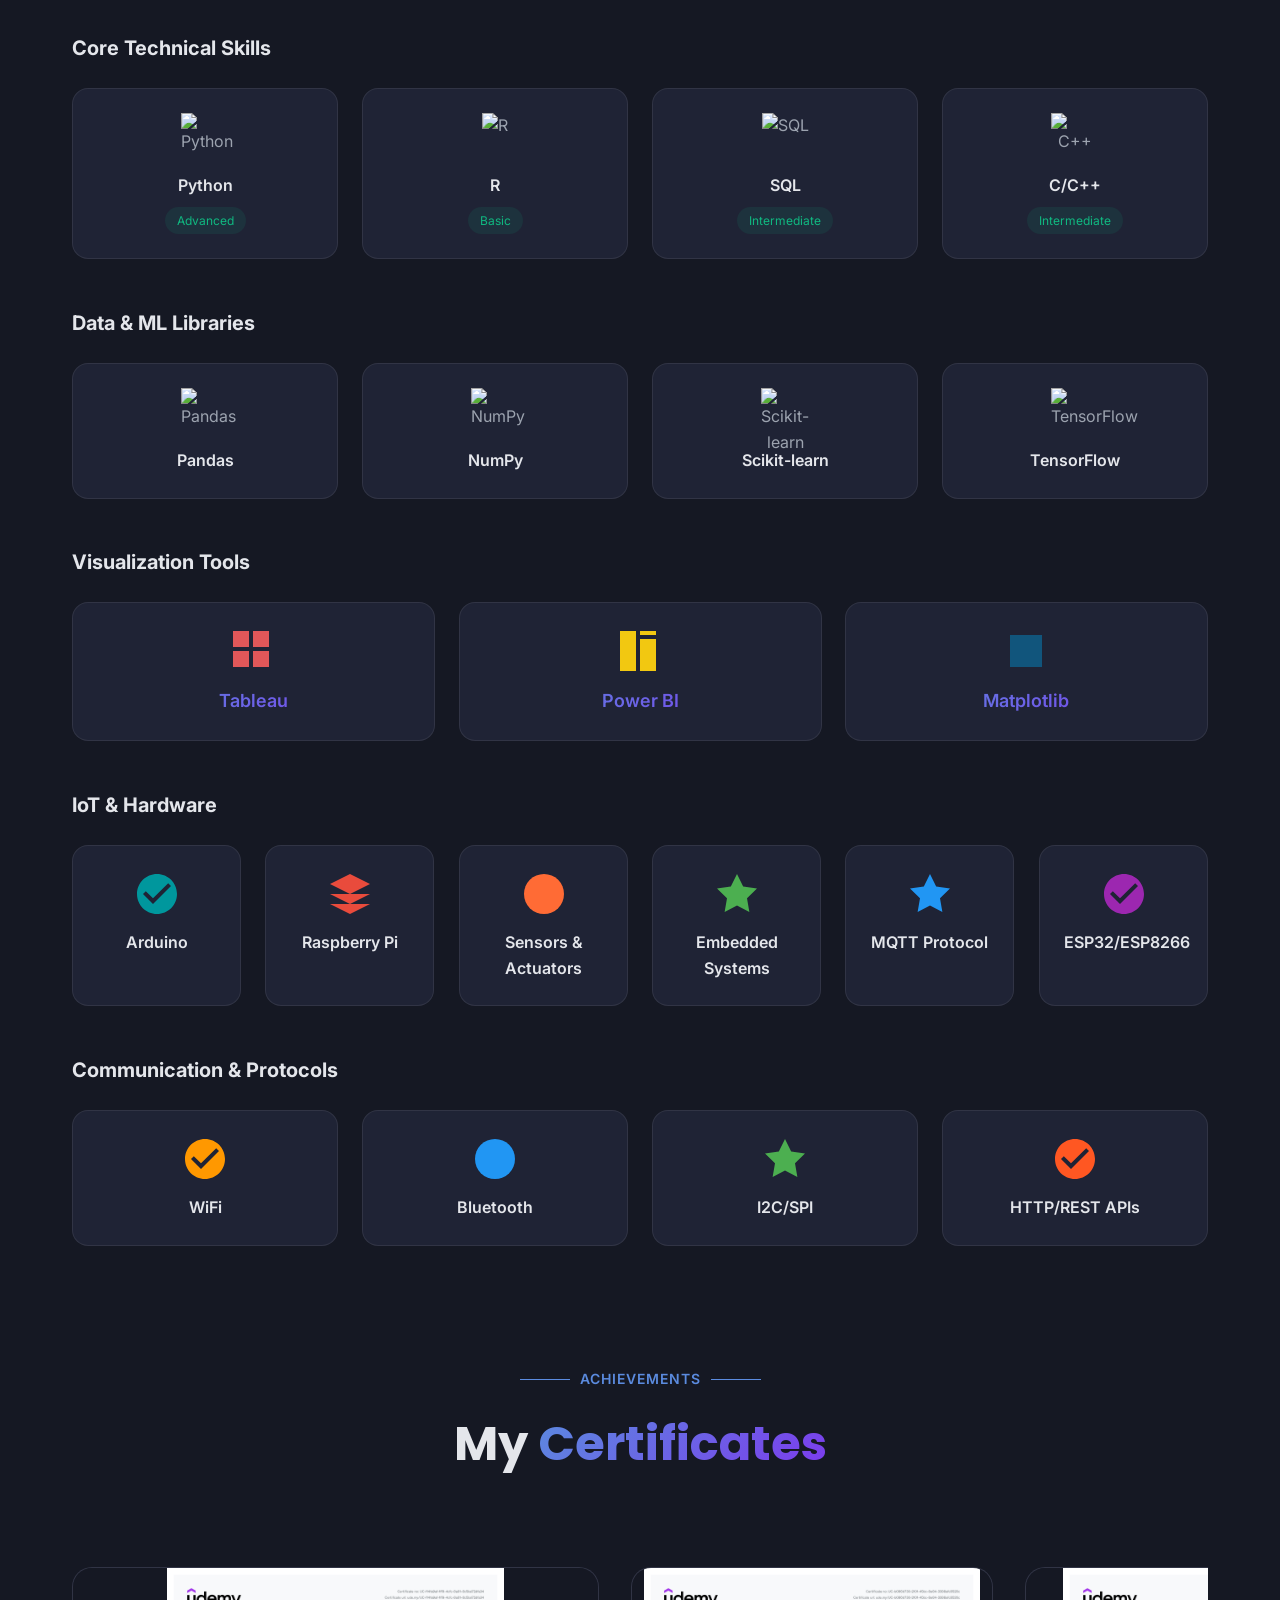
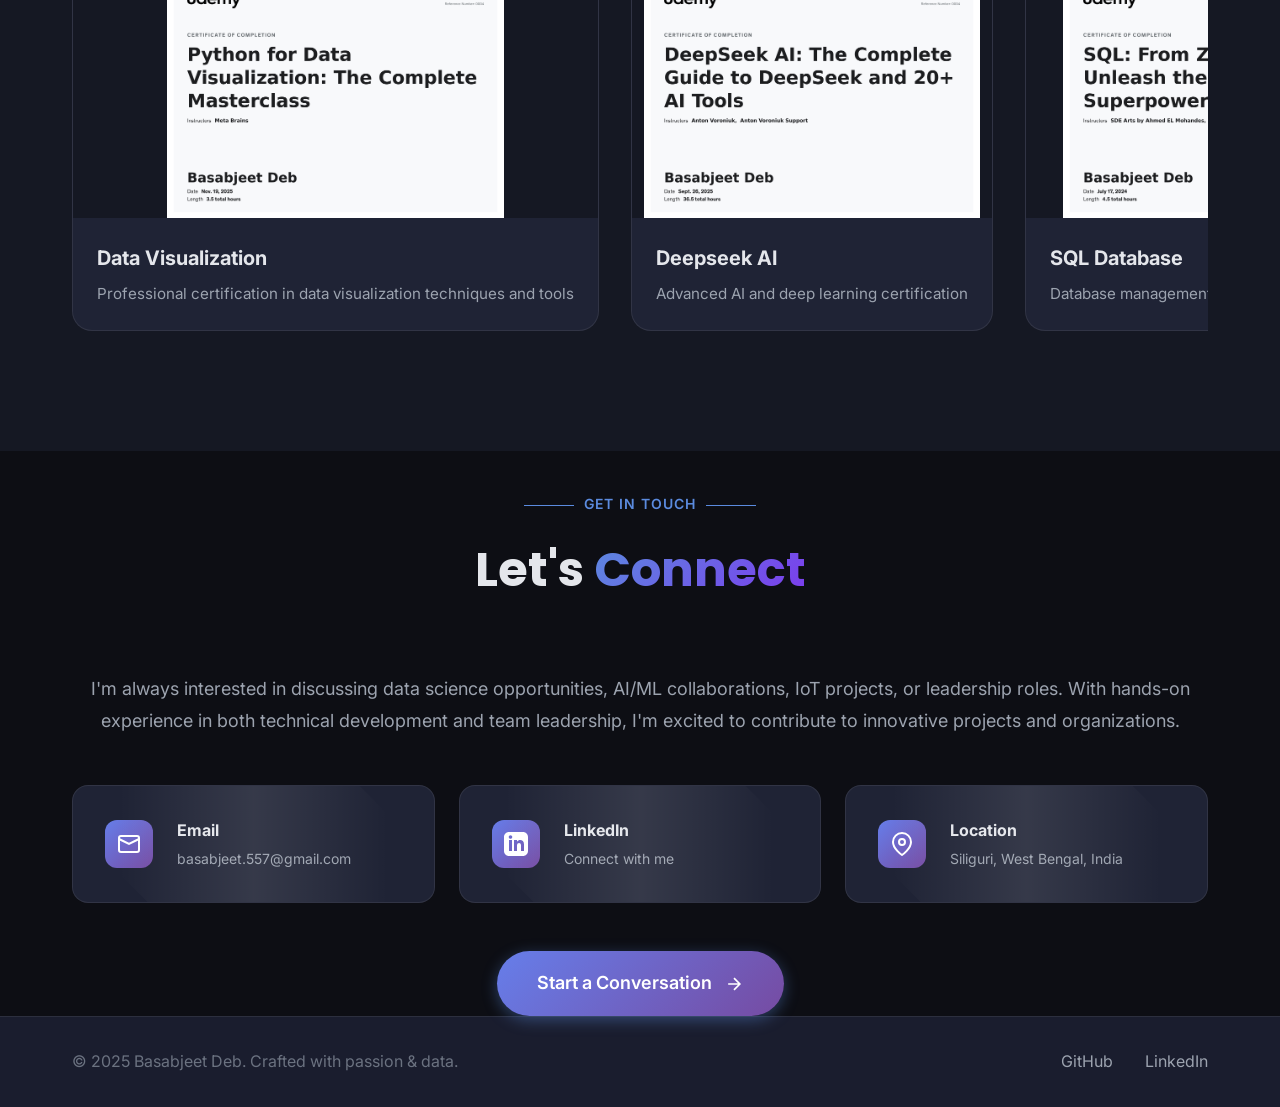
==== commit d38d303a: "Add InSeed internship experience and update resume" ====
--- a/index.html
+++ b/index.html
@@ -290,7 +290,7 @@
                     </div>
                     <div class="achievement-card" data-aos="zoom-in" data-aos-delay="300">
                         <div class="achievement-icon">🏢</div>
-                        <h3>2</h3>
+                        <h3>3</h3>
                         <p>Companies Worked With</p>
                         <div class="achievement-glow"></div>
                     </div>
@@ -313,8 +313,34 @@
                         <div class="timeline-dot"></div>
                         <div class="timeline-content">
                             <div class="timeline-header">
+                                <h3>AI/ML Engineer Intern</h3>
+                                <span class="timeline-date">May 2026 - Present</span>
+                            </div>
+                            <h4>InSeed</h4>
+                            <div class="company-logo">
+                                <img src="assets/img/InSeed.png" alt="InSeed" style="width: 60px; height: 60px; border-radius: 8px; object-fit: cover;">
+                            </div>
+                            <p>• Working as an AI/ML Engineer Intern, applying machine learning and deep learning techniques to real-world problems<br>
+                            • Developing and deploying AI-driven solutions to support data-driven decision making<br>
+                            • Collaborating with cross-functional teams to design and implement ML pipelines<br>
+                            • Contributing to model evaluation, optimization, and integration into production workflows</p>
+                            <div class="timeline-tags">
+                                <span>Artificial Intelligence</span>
+                                <span>Machine Learning</span>
+                                <span>Deep Learning</span>
+                                <span>Python</span>
+                                <span>ML Pipelines</span>
+                                <span>Model Deployment</span>
+                            </div>
+                        </div>
+                    </div>
+
+                    <div class="timeline-item" data-aos="fade-up" data-aos-delay="200">
+                        <div class="timeline-dot"></div>
+                        <div class="timeline-content">
+                            <div class="timeline-header">
                                 <h3>AI/ML Lead Intern</h3>
-                                <span class="timeline-date">Present</span>
+                                <span class="timeline-date">Jan 2026 - May 2026</span>
                             </div>
                             <h4>E-Cell Inspiria Knowledge Campus</h4>
                             <div class="company-logo">
@@ -335,12 +361,12 @@
                         </div>
                     </div>
 
-                    <div class="timeline-item" data-aos="fade-up" data-aos-delay="200">
+                    <div class="timeline-item" data-aos="fade-up" data-aos-delay="300">
                         <div class="timeline-dot"></div>
                         <div class="timeline-content">
                             <div class="timeline-header">
                                 <h3>IoT Development Intern</h3>
-                                <span class="timeline-date">3 Months</span>
+                                <span class="timeline-date">Sept 2025 - Dec 2025</span>
                             </div>
                             <h4>GroveUs Informatics Pvt Ltd</h4>
                             <div class="company-logo">
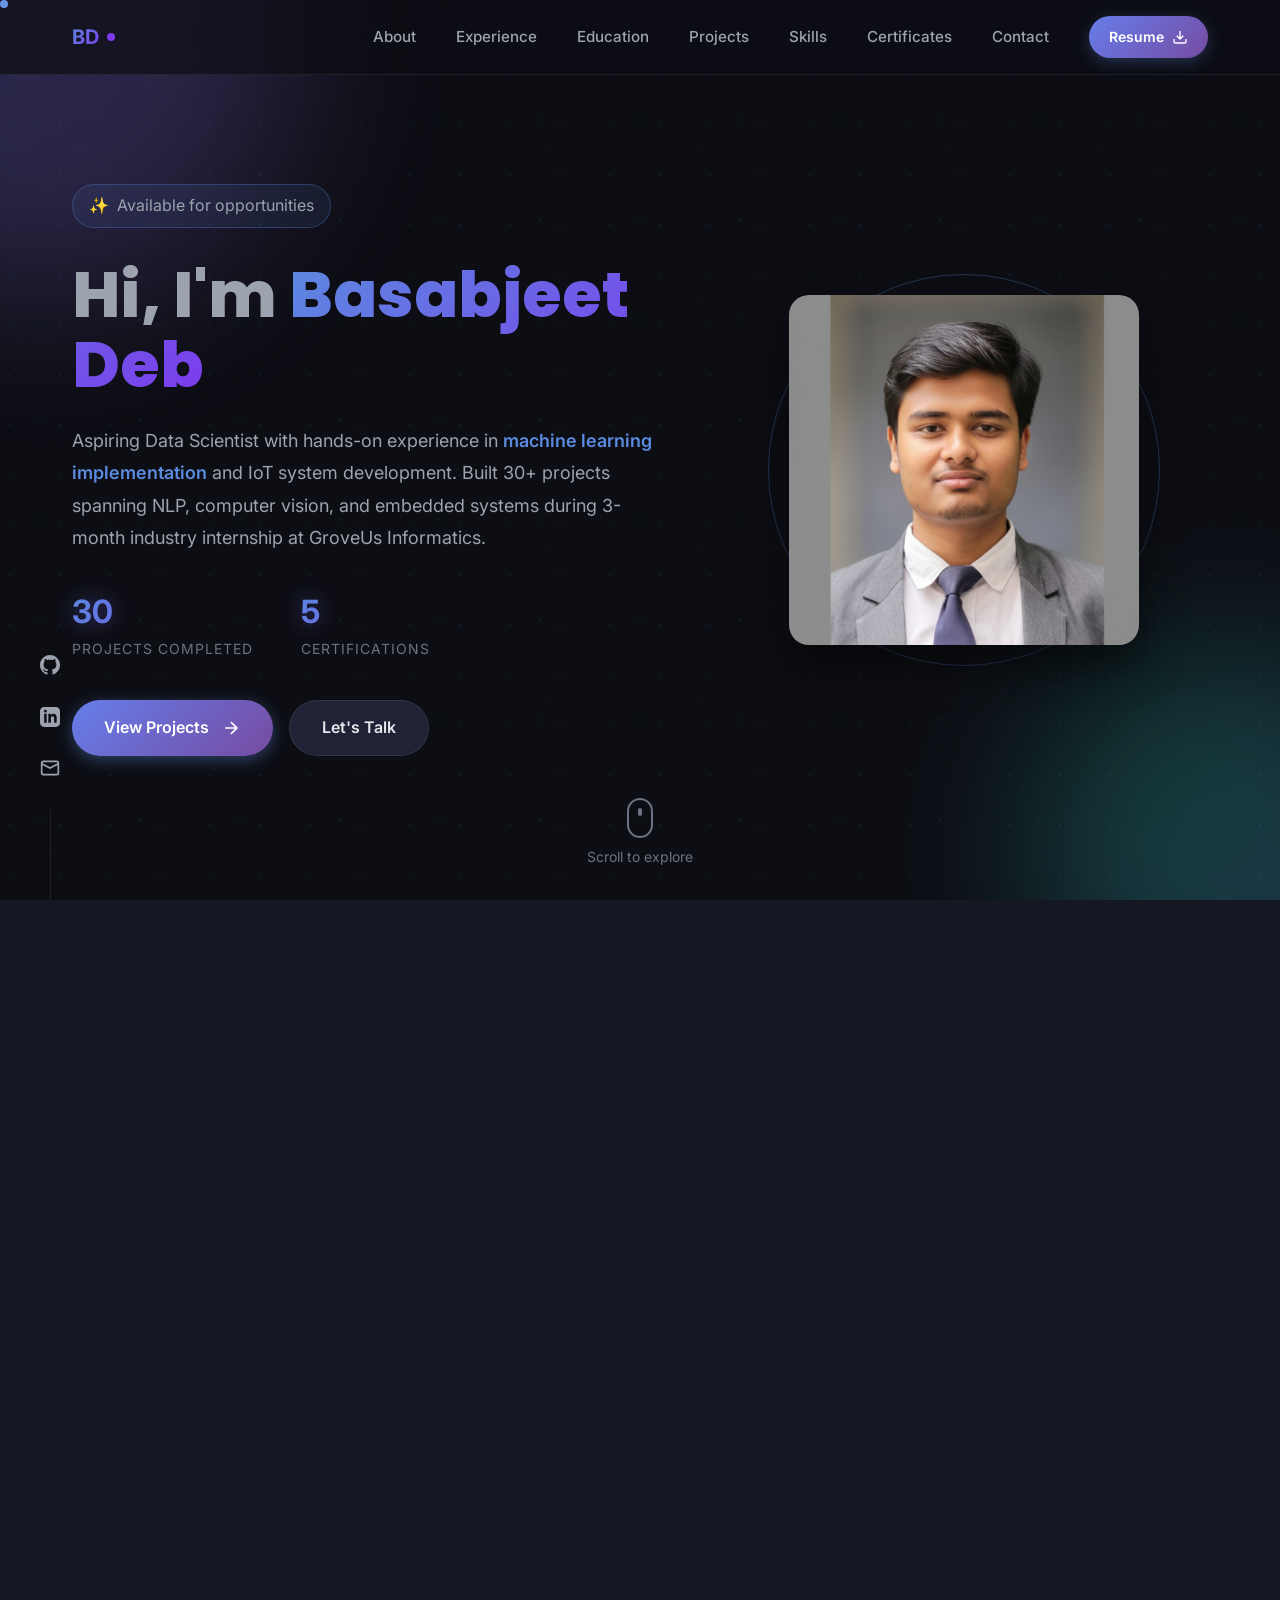
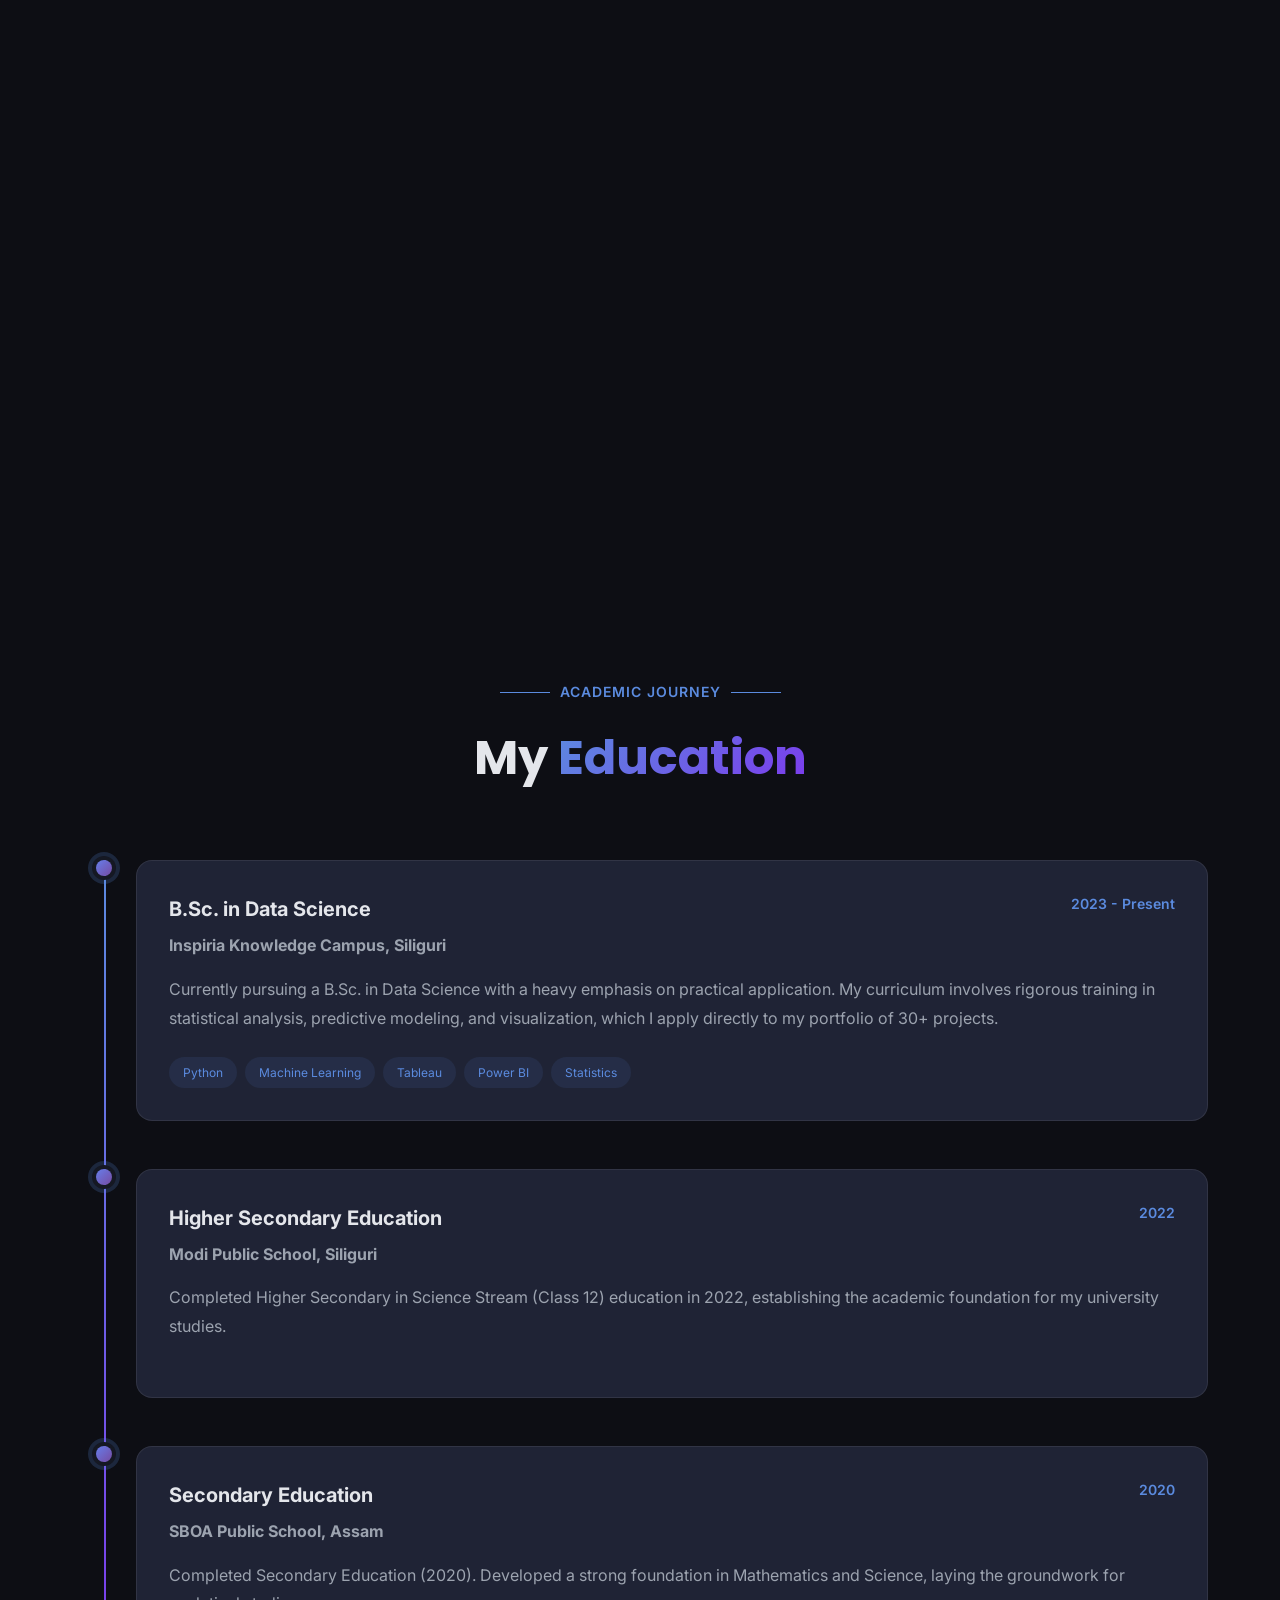
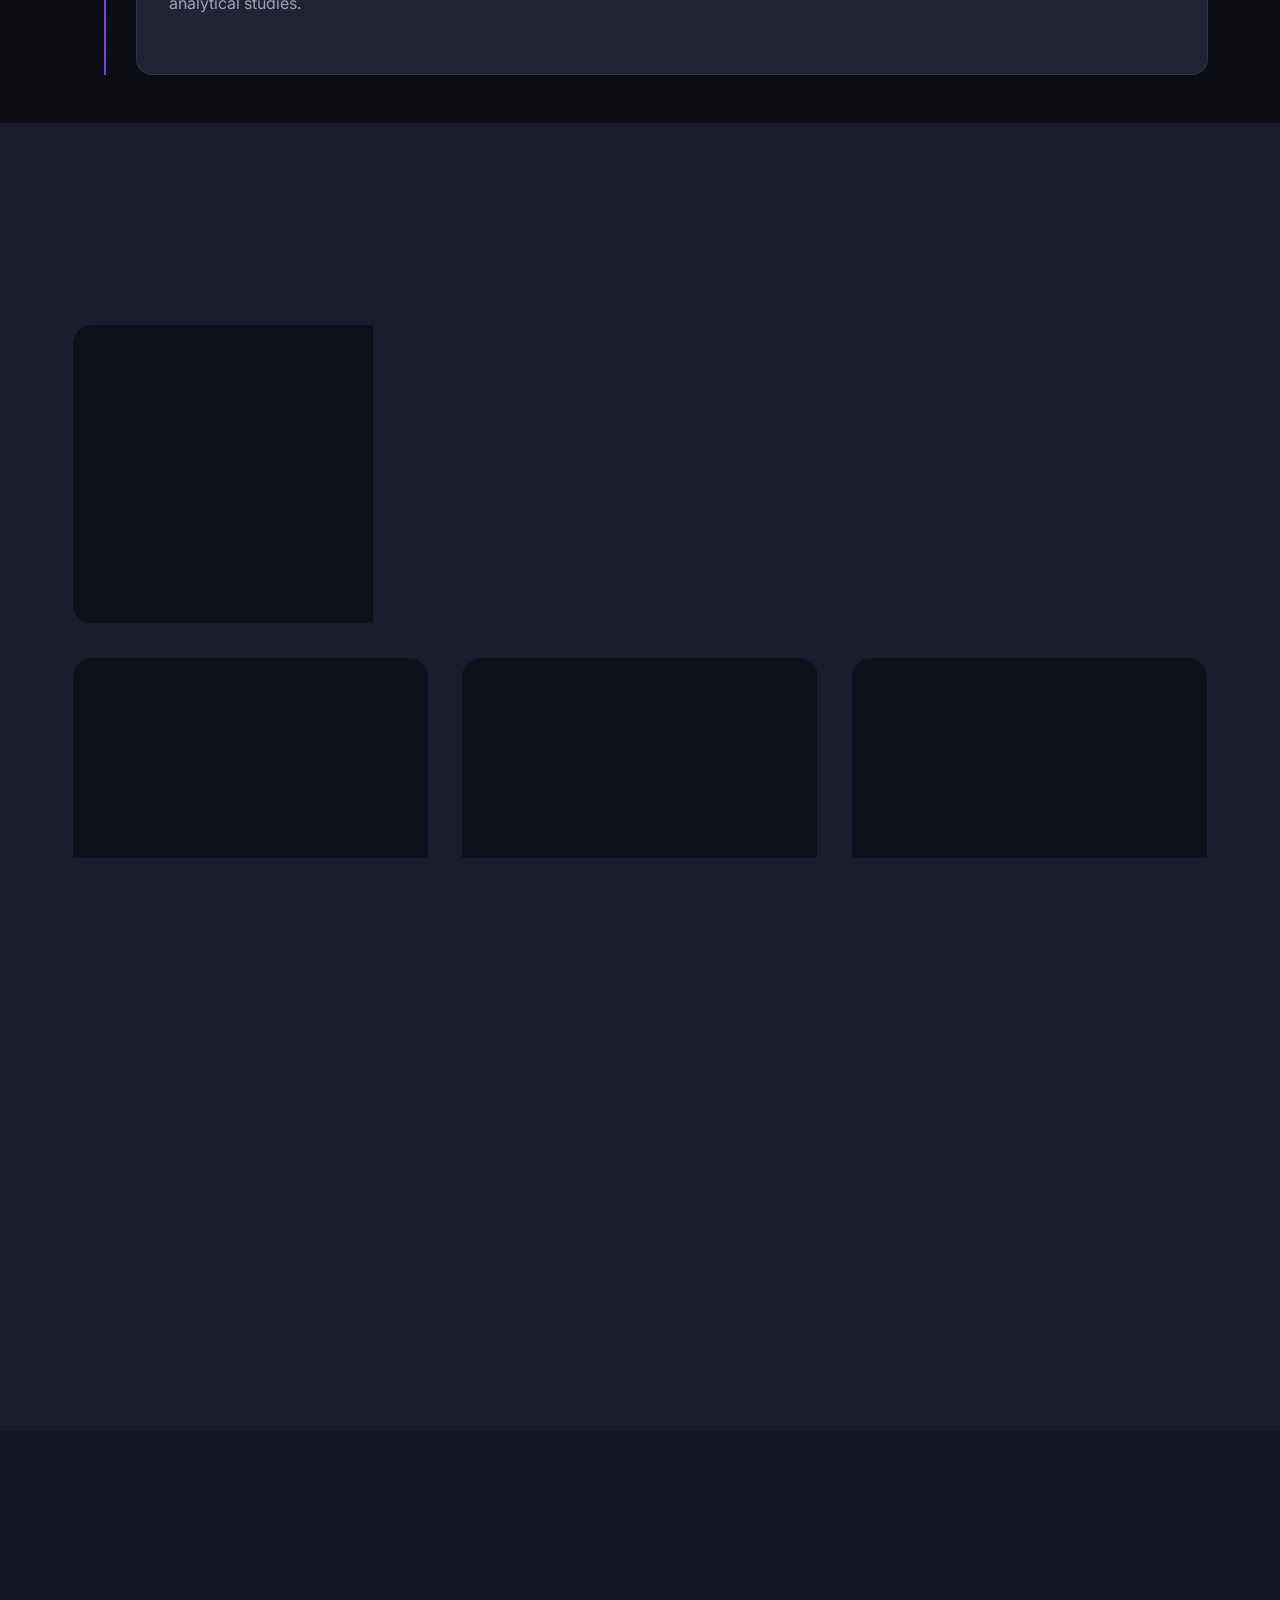
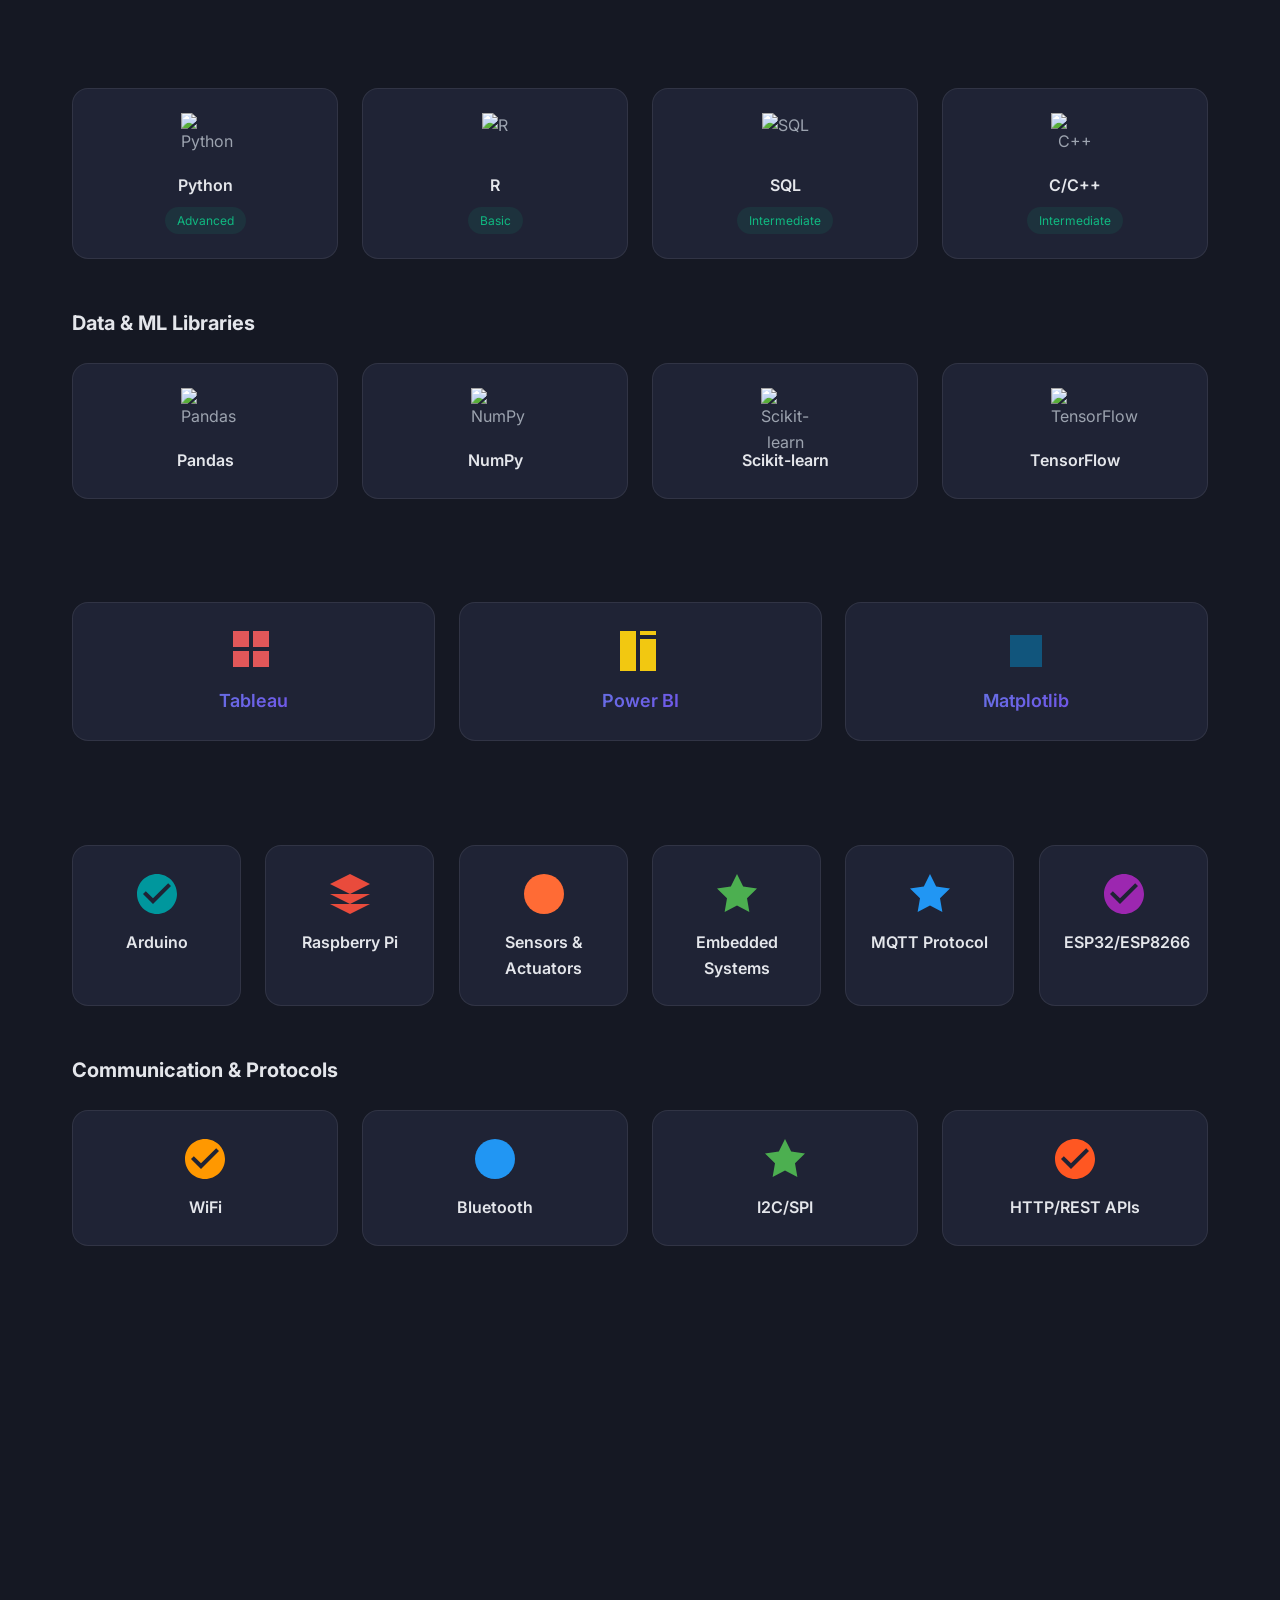
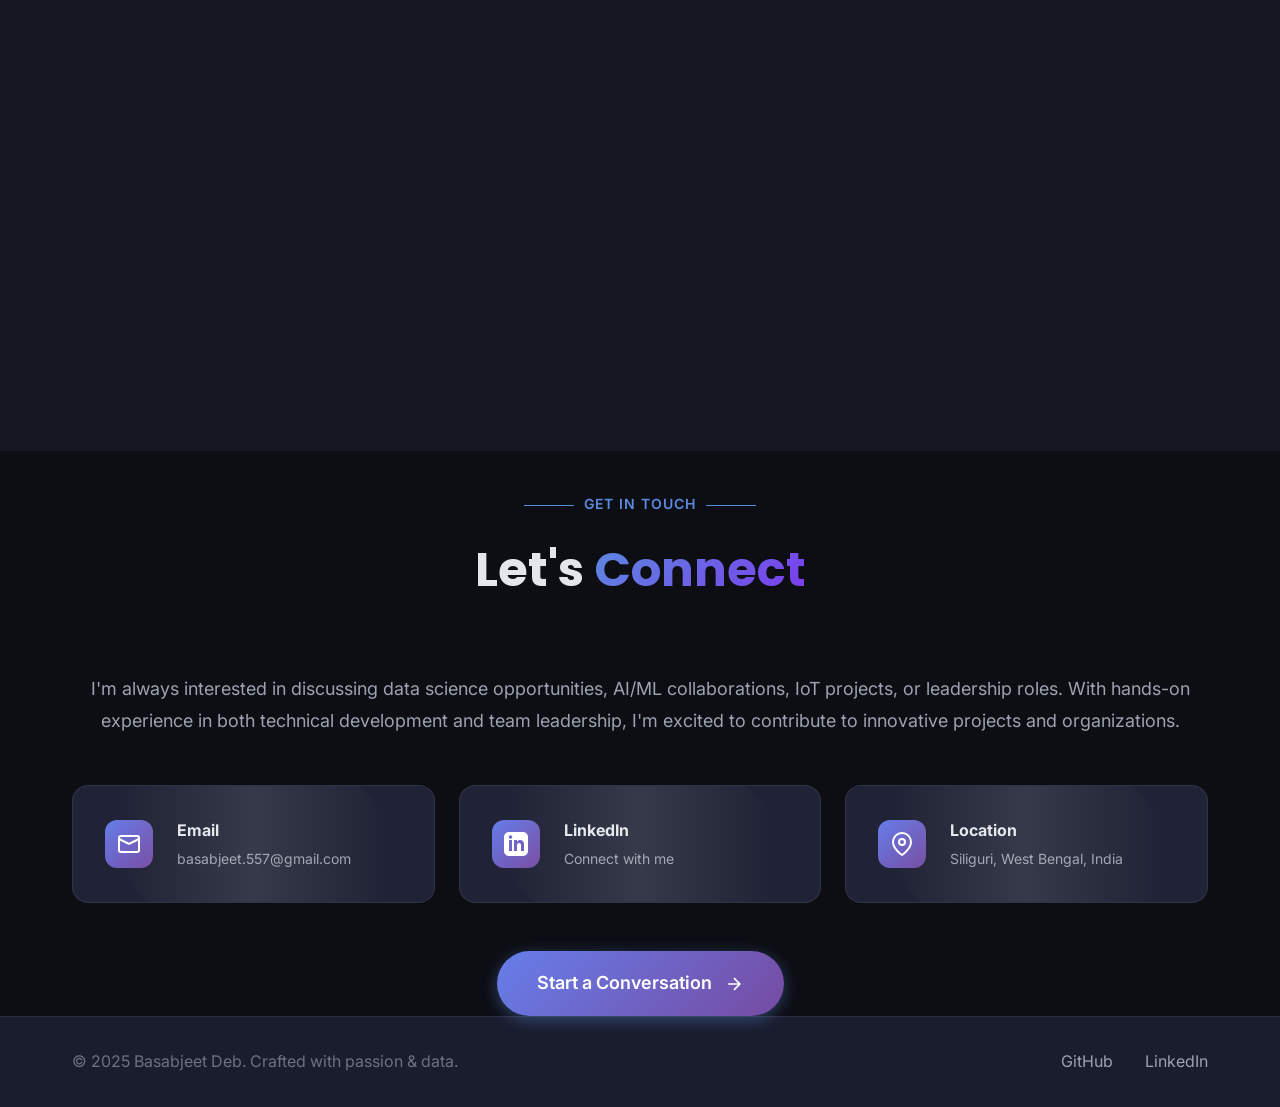
==== commit 7f0bf73b: "Fix resume download link to updated filename" ====
--- a/index.html
+++ b/index.html
@@ -74,7 +74,7 @@
                 <li><a href="#skills" class="nav-link">Skills</a></li>
                 <li><a href="#certificates" class="nav-link">Certificates</a></li>
                 <li><a href="#contact" class="nav-link">Contact</a></li>
-                <li><a href="assets/doc/resume/BasabjeetDeb_Resume.pdf" download class="nav-resume">
+                <li><a href="assets/doc/resume/Basabjeet Deb.pdf" download class="nav-resume">
                     <span>Resume</span>
                     <svg viewBox="0 0 24 24" fill="none" stroke="currentColor" stroke-width="2" style="width: 16px; height: 16px;">
                         <path d="M21 15v4a2 2 0 01-2 2H5a2 2 0 01-2-2v-4M7 10l5 5 5-5M12 15V3"/>
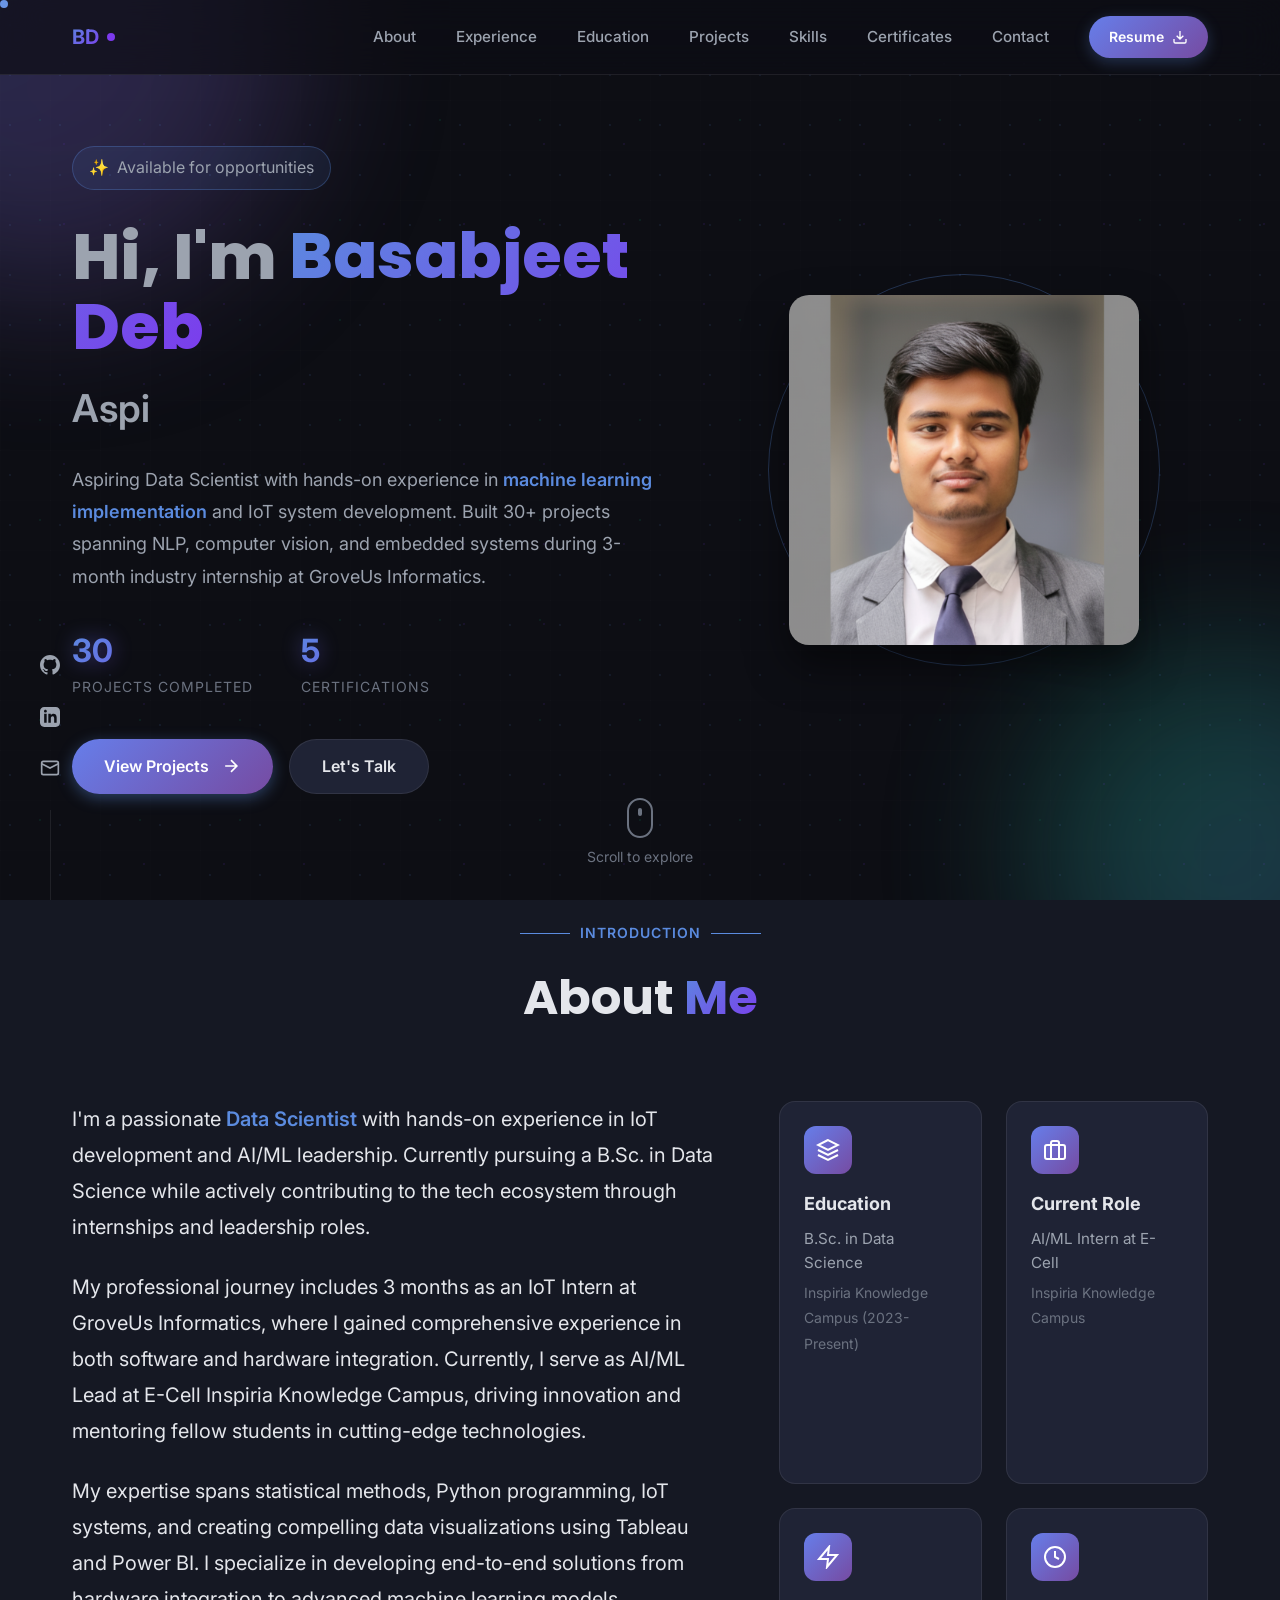
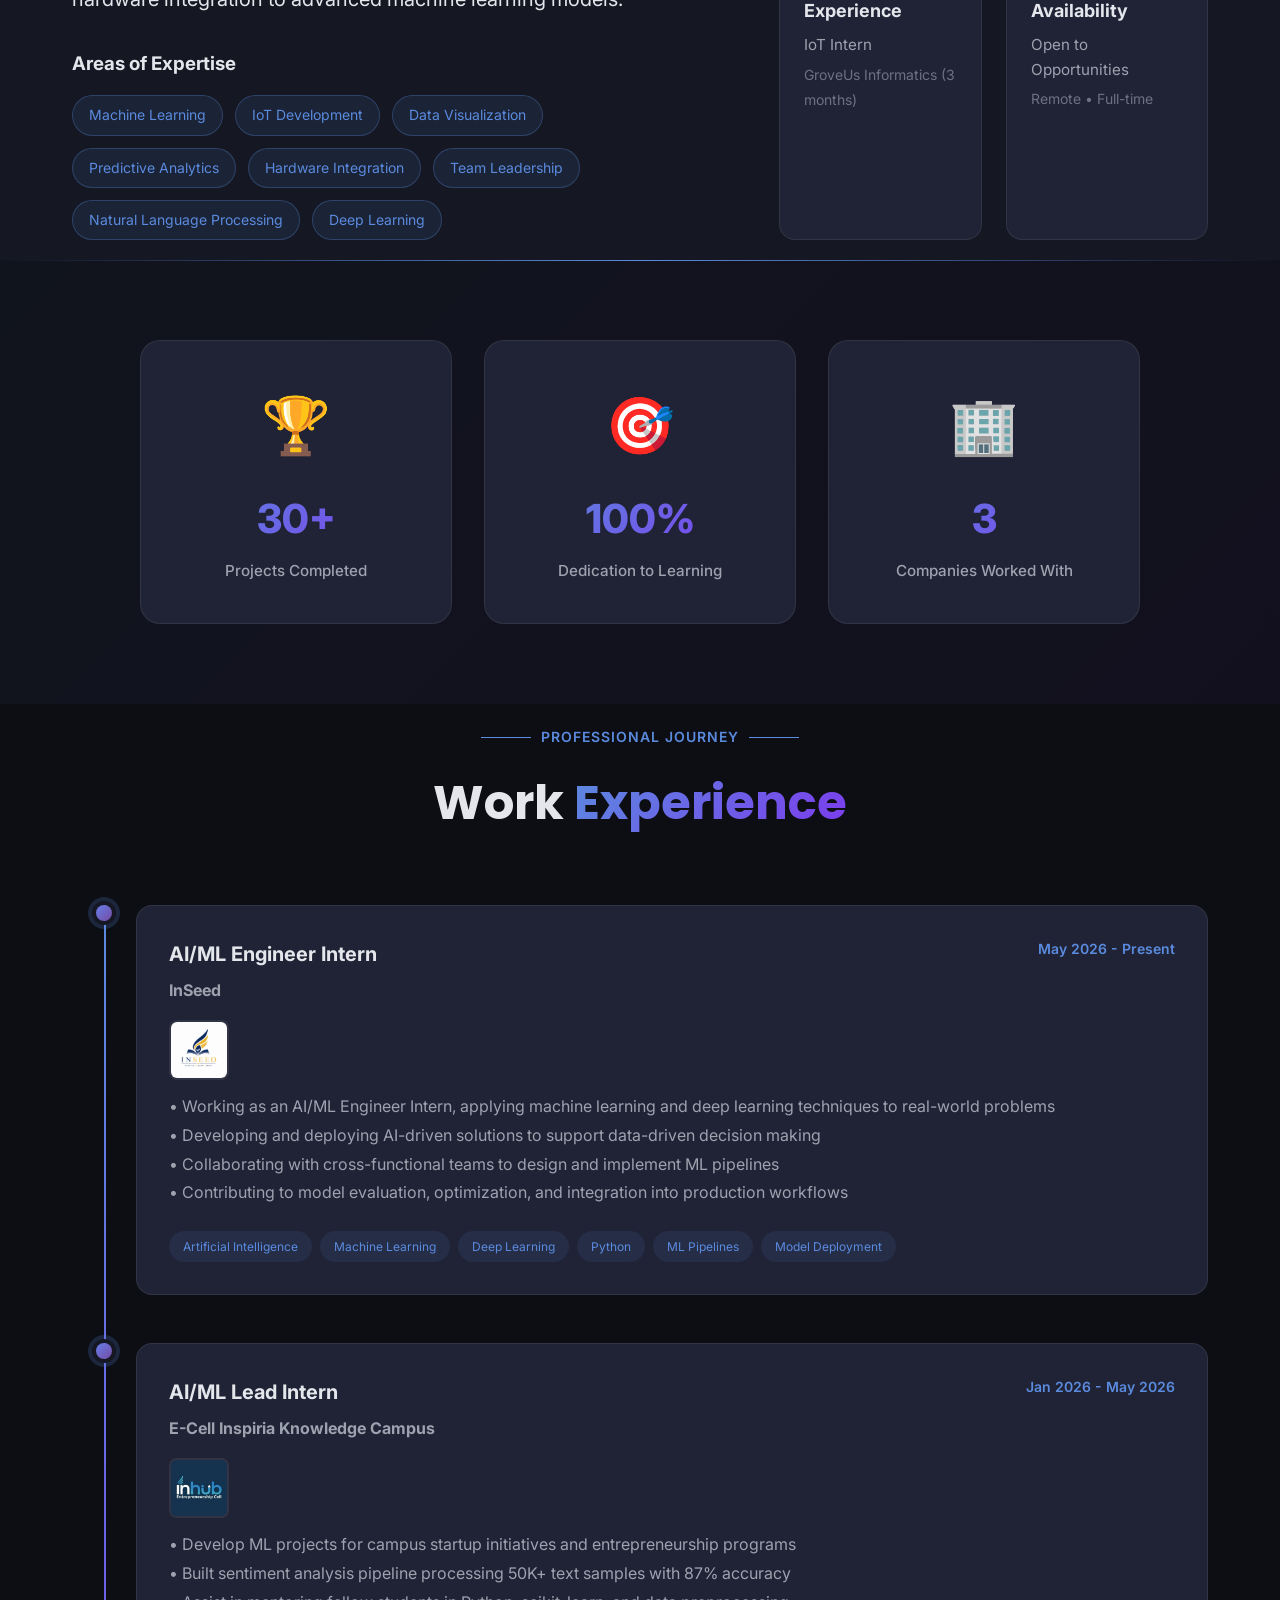
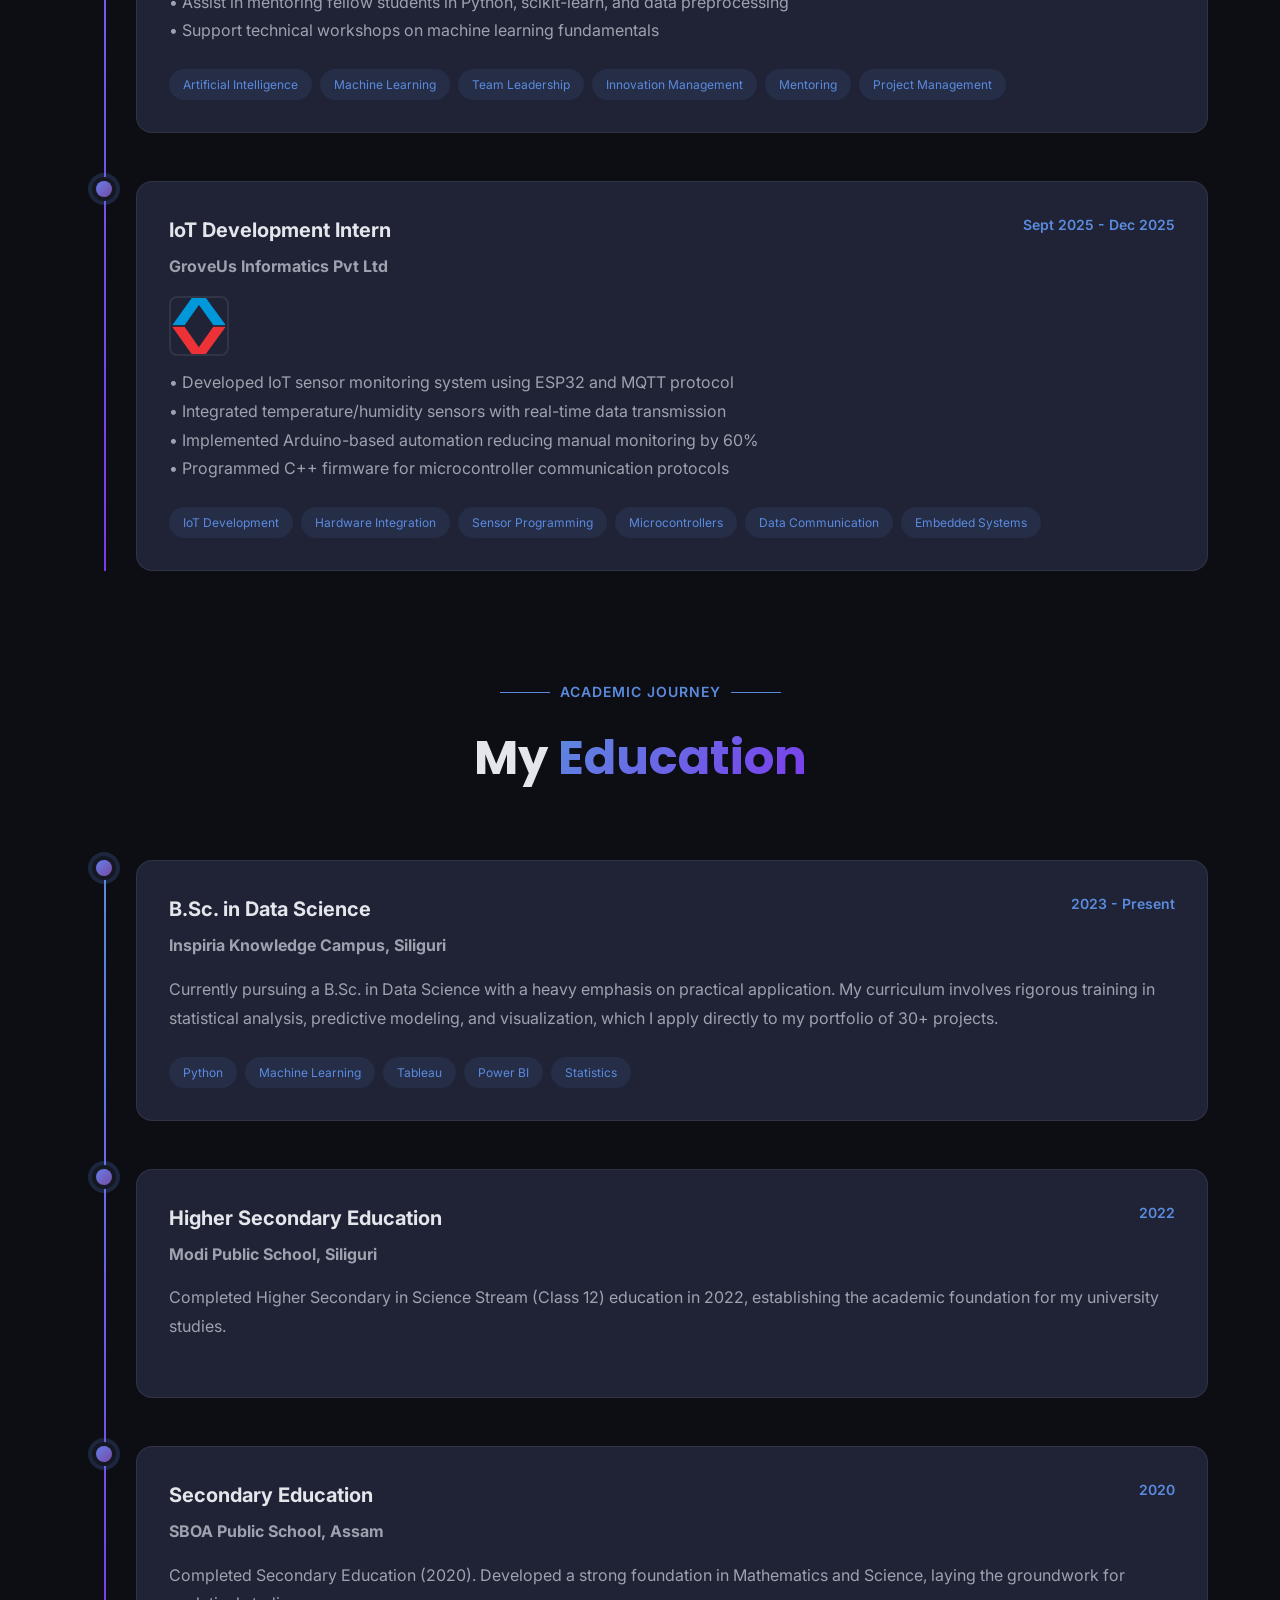
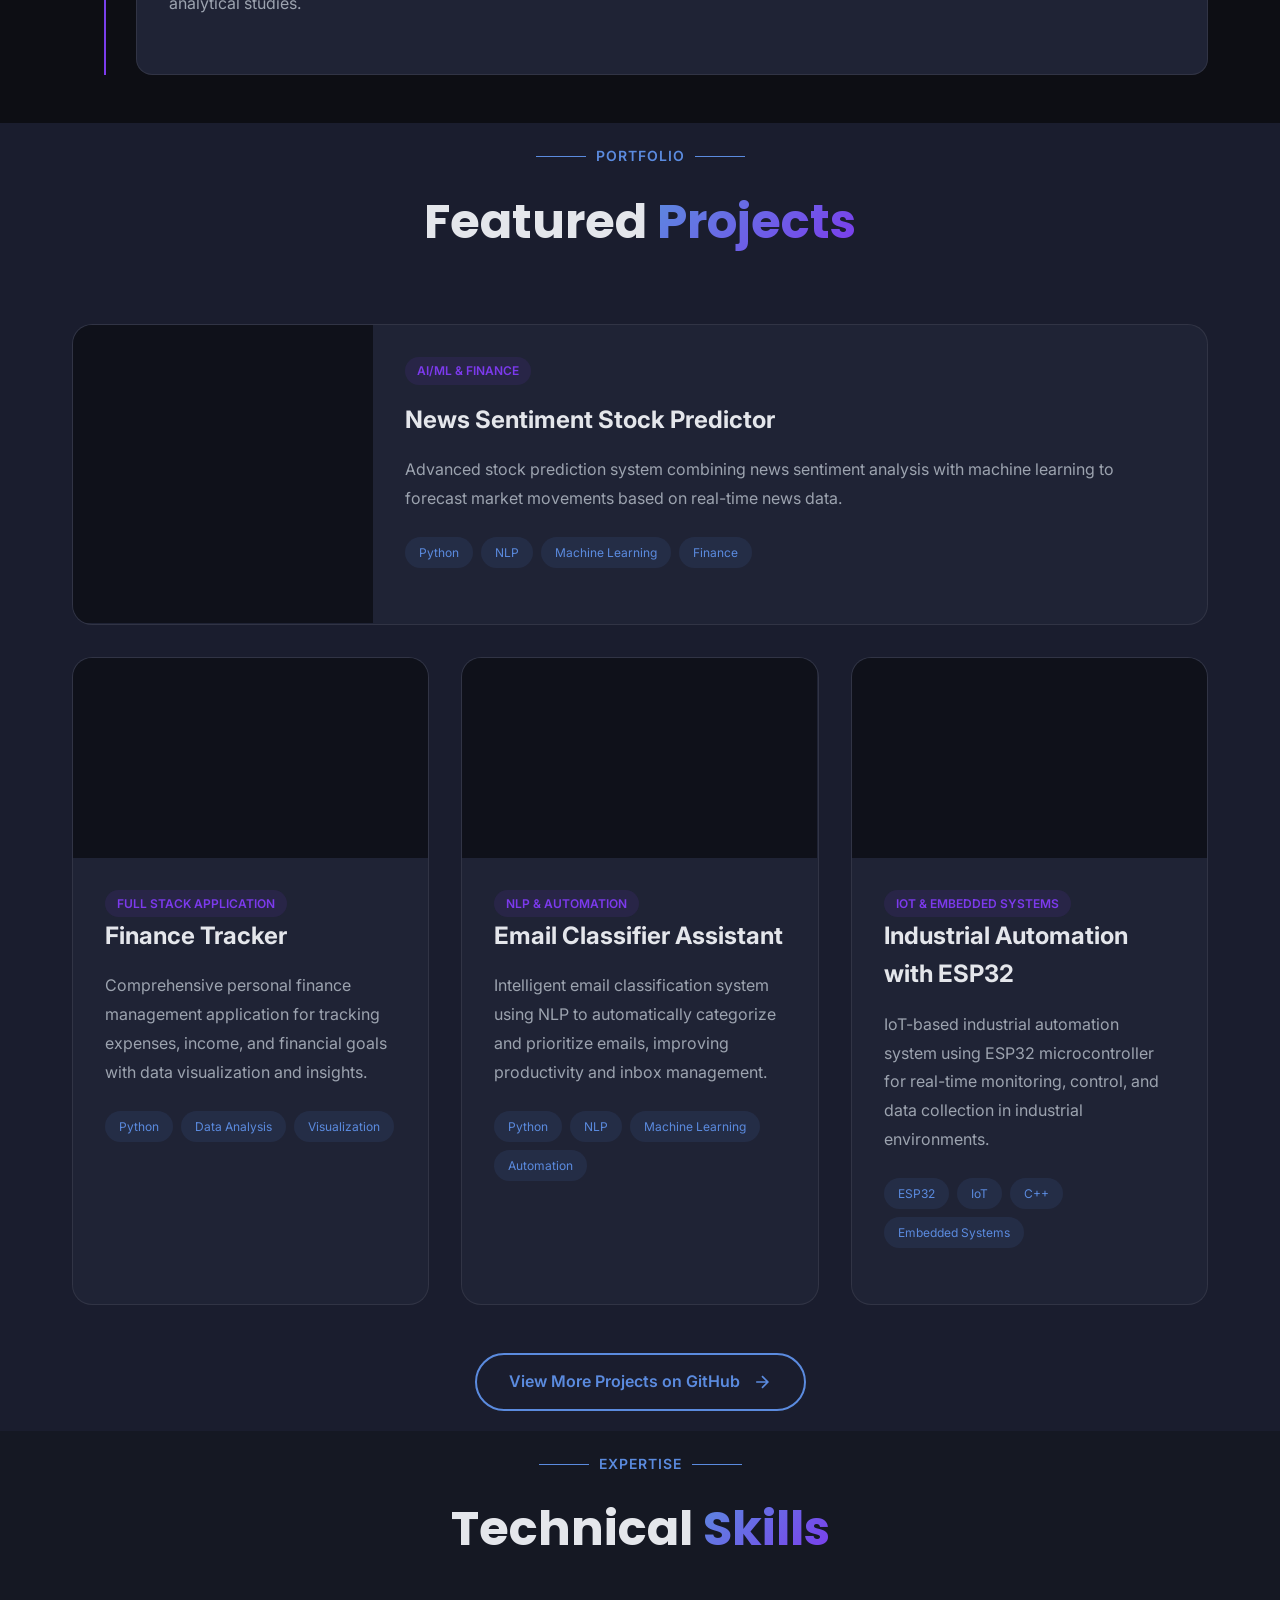
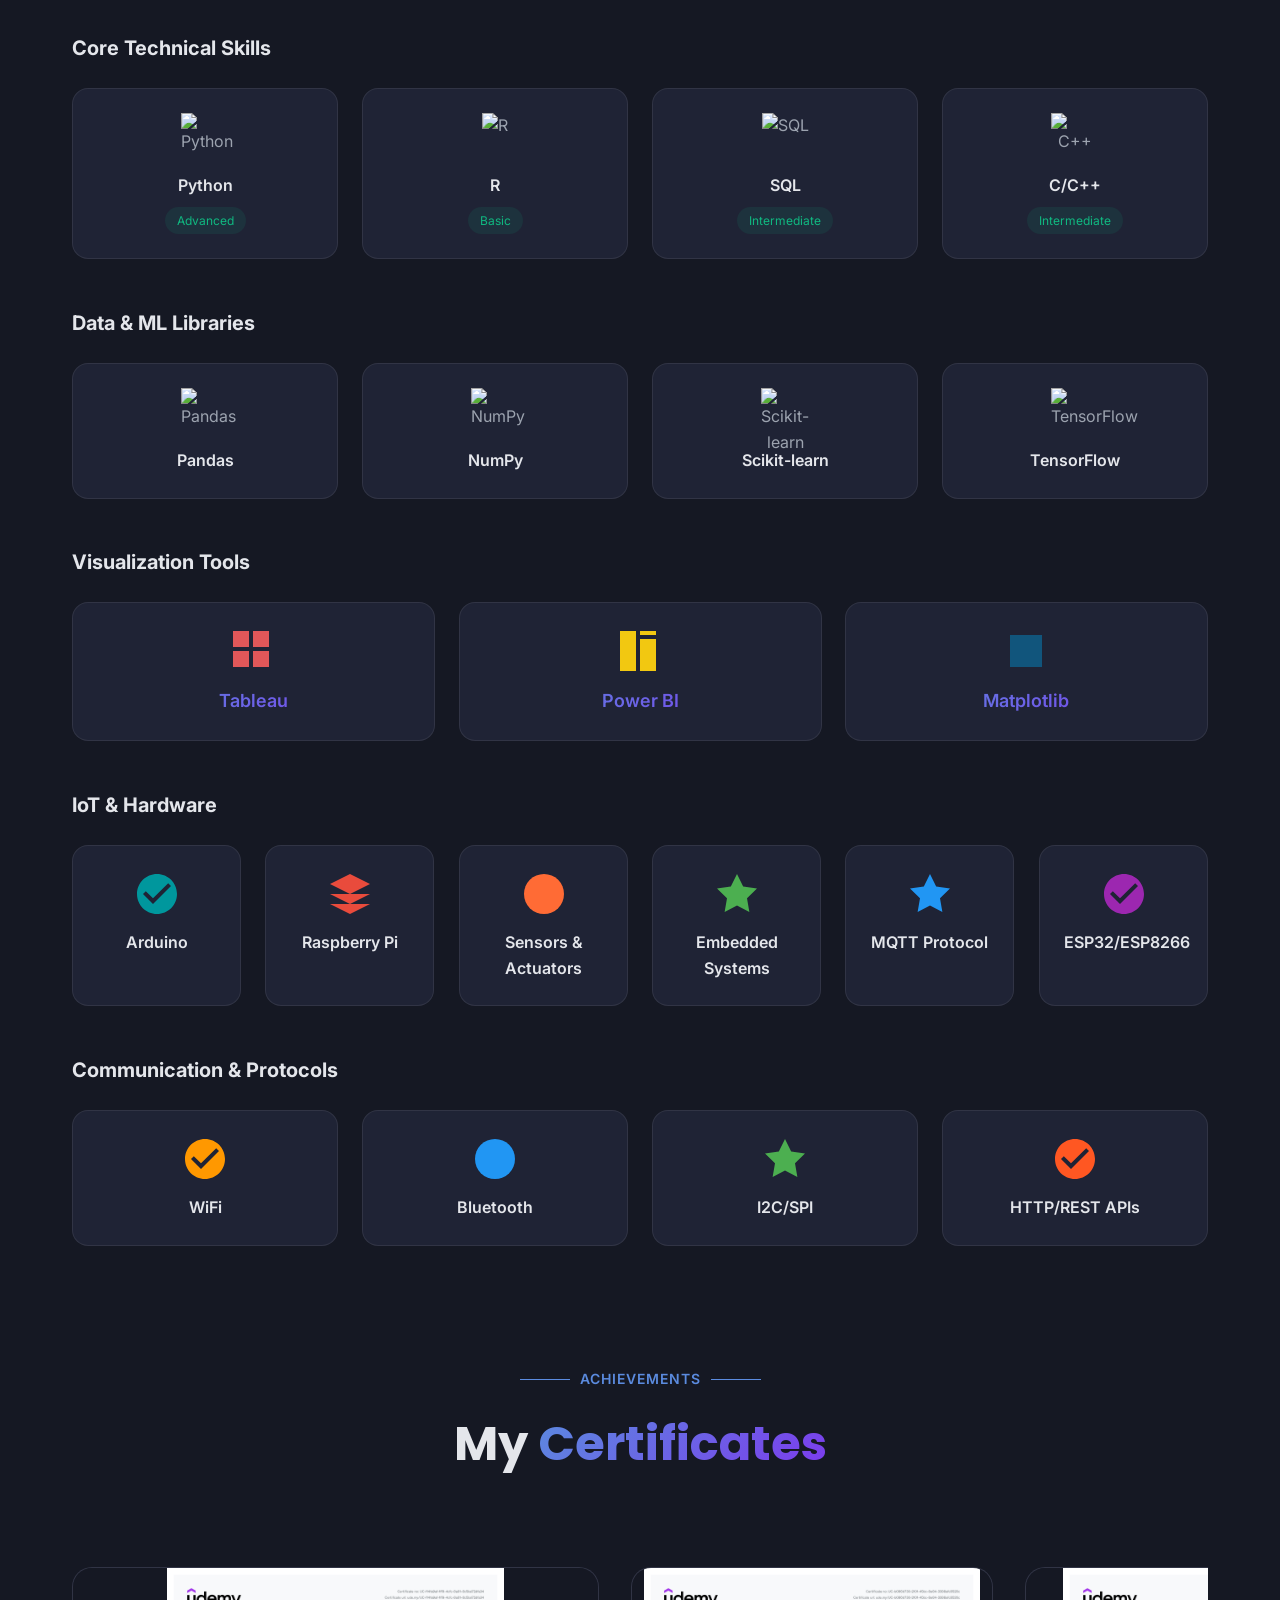
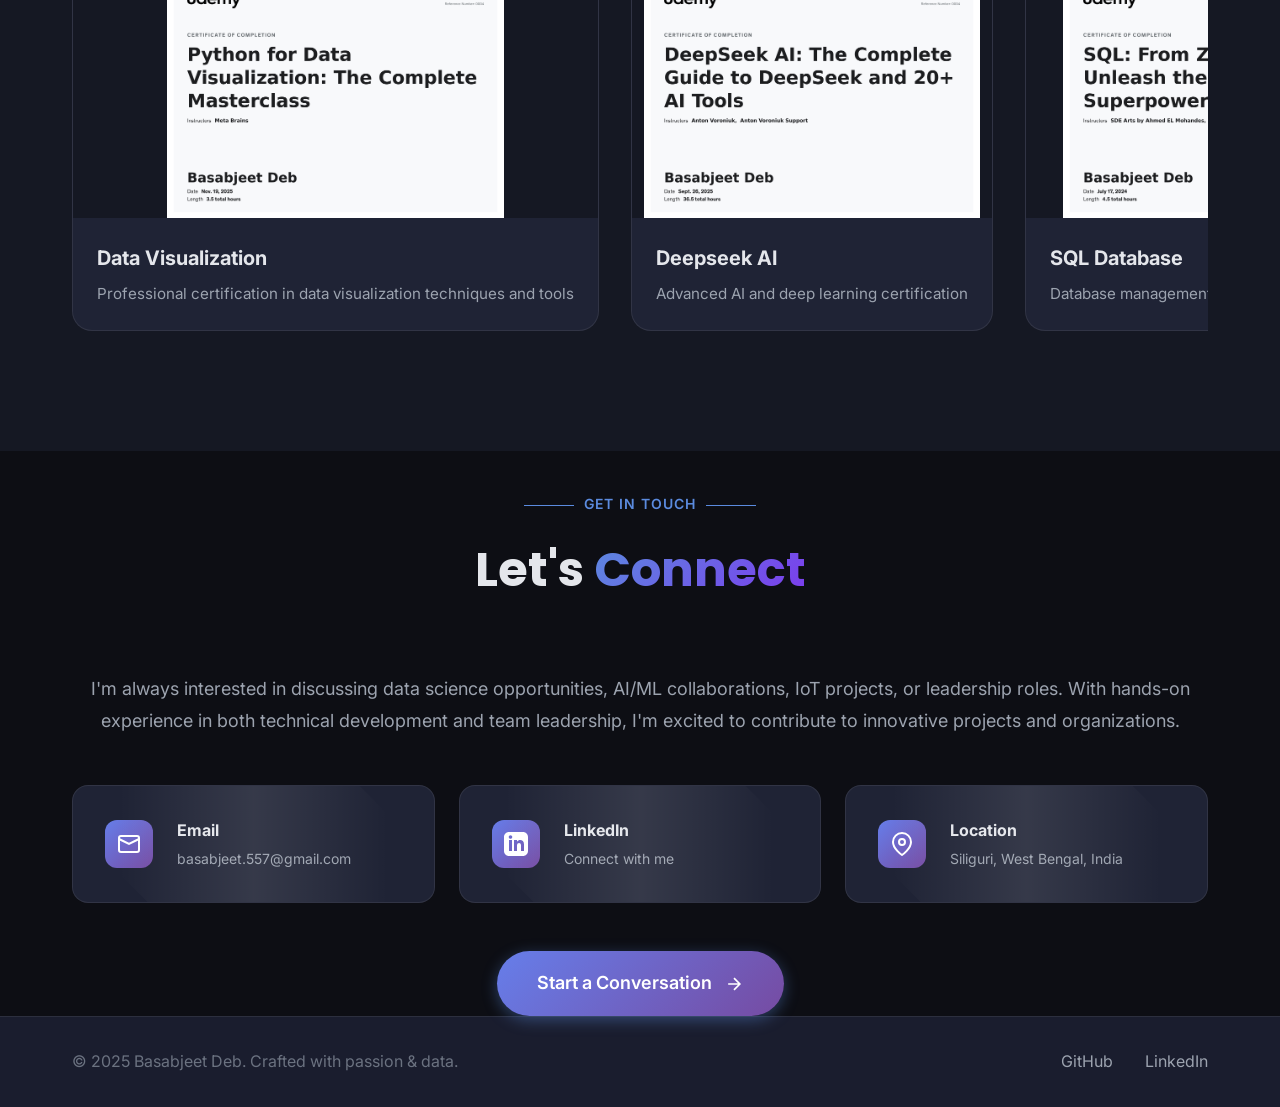
==== commit 28572187: "Fix resume filename - remove spaces for GitHub Pages compatibility" ====
--- a/index.html
+++ b/index.html
@@ -74,7 +74,7 @@
                 <li><a href="#skills" class="nav-link">Skills</a></li>
                 <li><a href="#certificates" class="nav-link">Certificates</a></li>
                 <li><a href="#contact" class="nav-link">Contact</a></li>
-                <li><a href="assets/doc/resume/Basabjeet Deb.pdf" download class="nav-resume">
+                <li><a href="assets/doc/resume/BasabjeetDeb_Resume.pdf" download class="nav-resume">
                     <span>Resume</span>
                     <svg viewBox="0 0 24 24" fill="none" stroke="currentColor" stroke-width="2" style="width: 16px; height: 16px;">
                         <path d="M21 15v4a2 2 0 01-2 2H5a2 2 0 01-2-2v-4M7 10l5 5 5-5M12 15V3"/>
